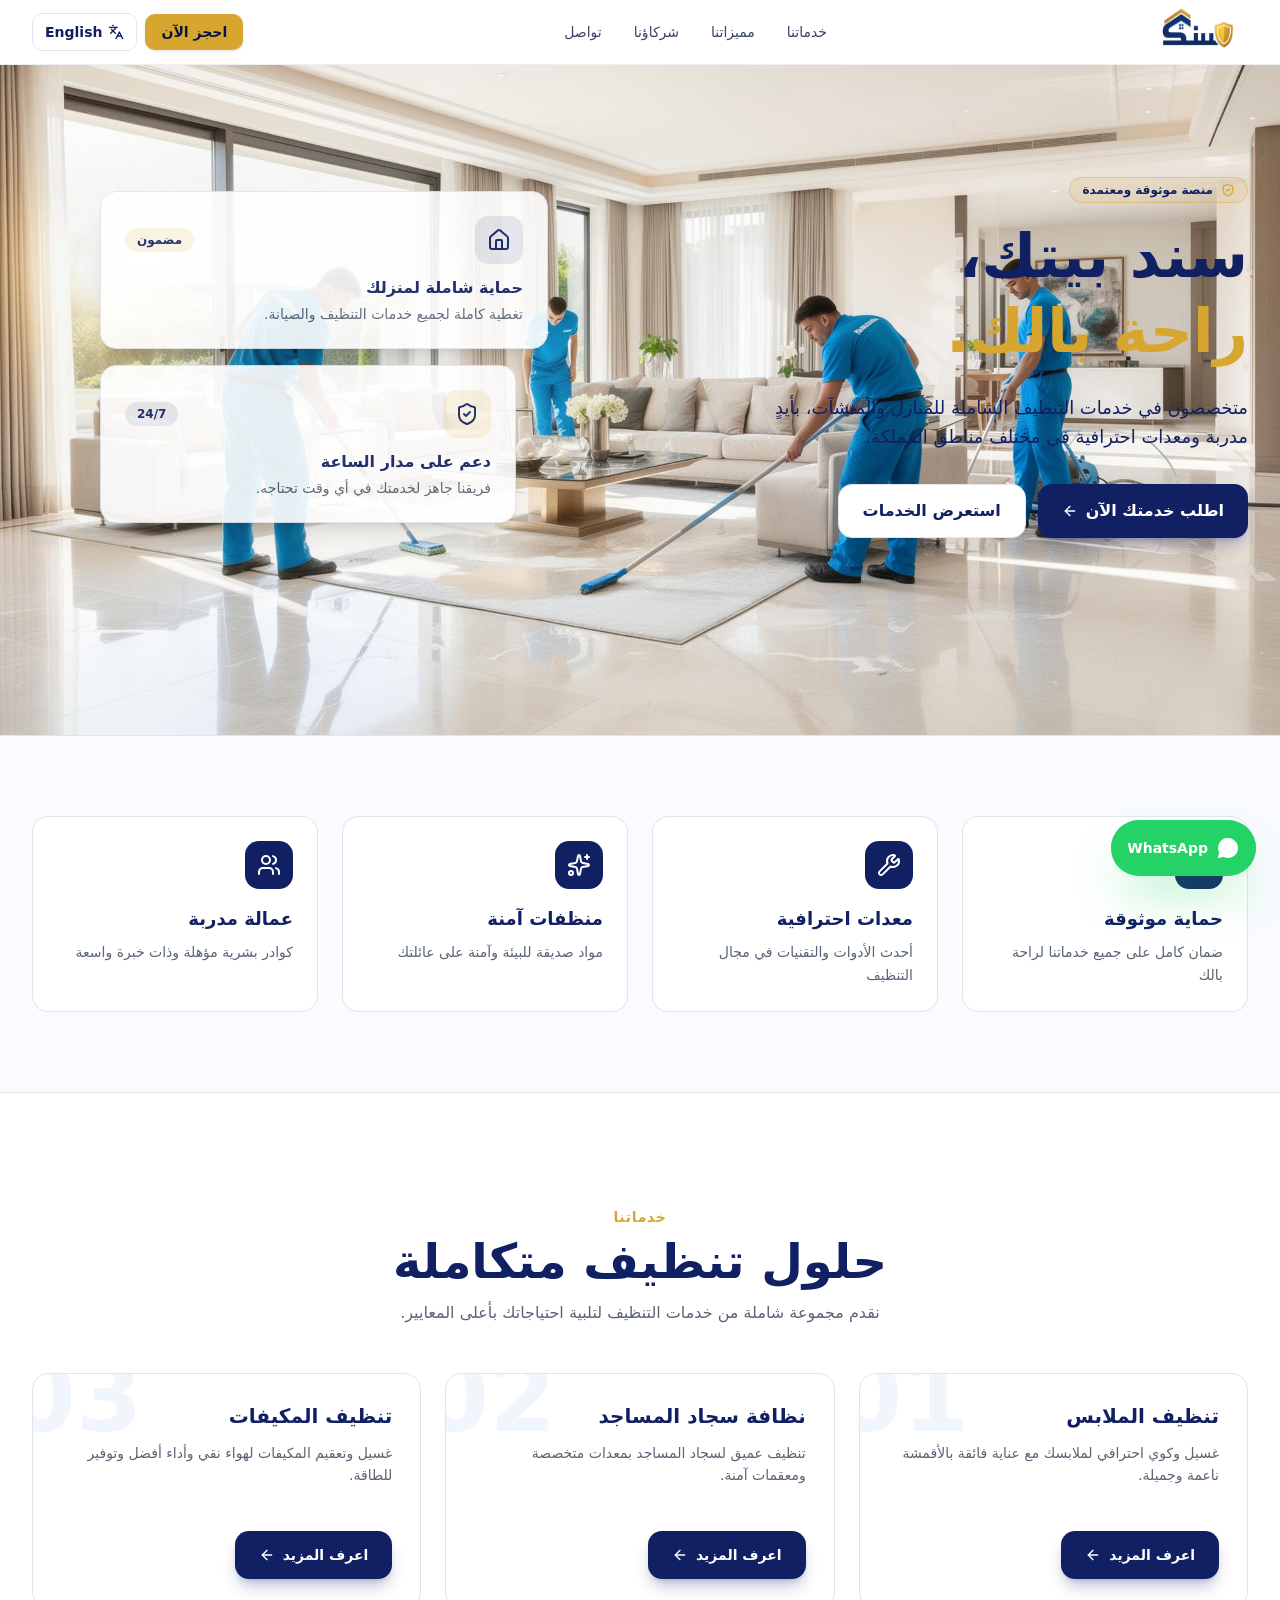
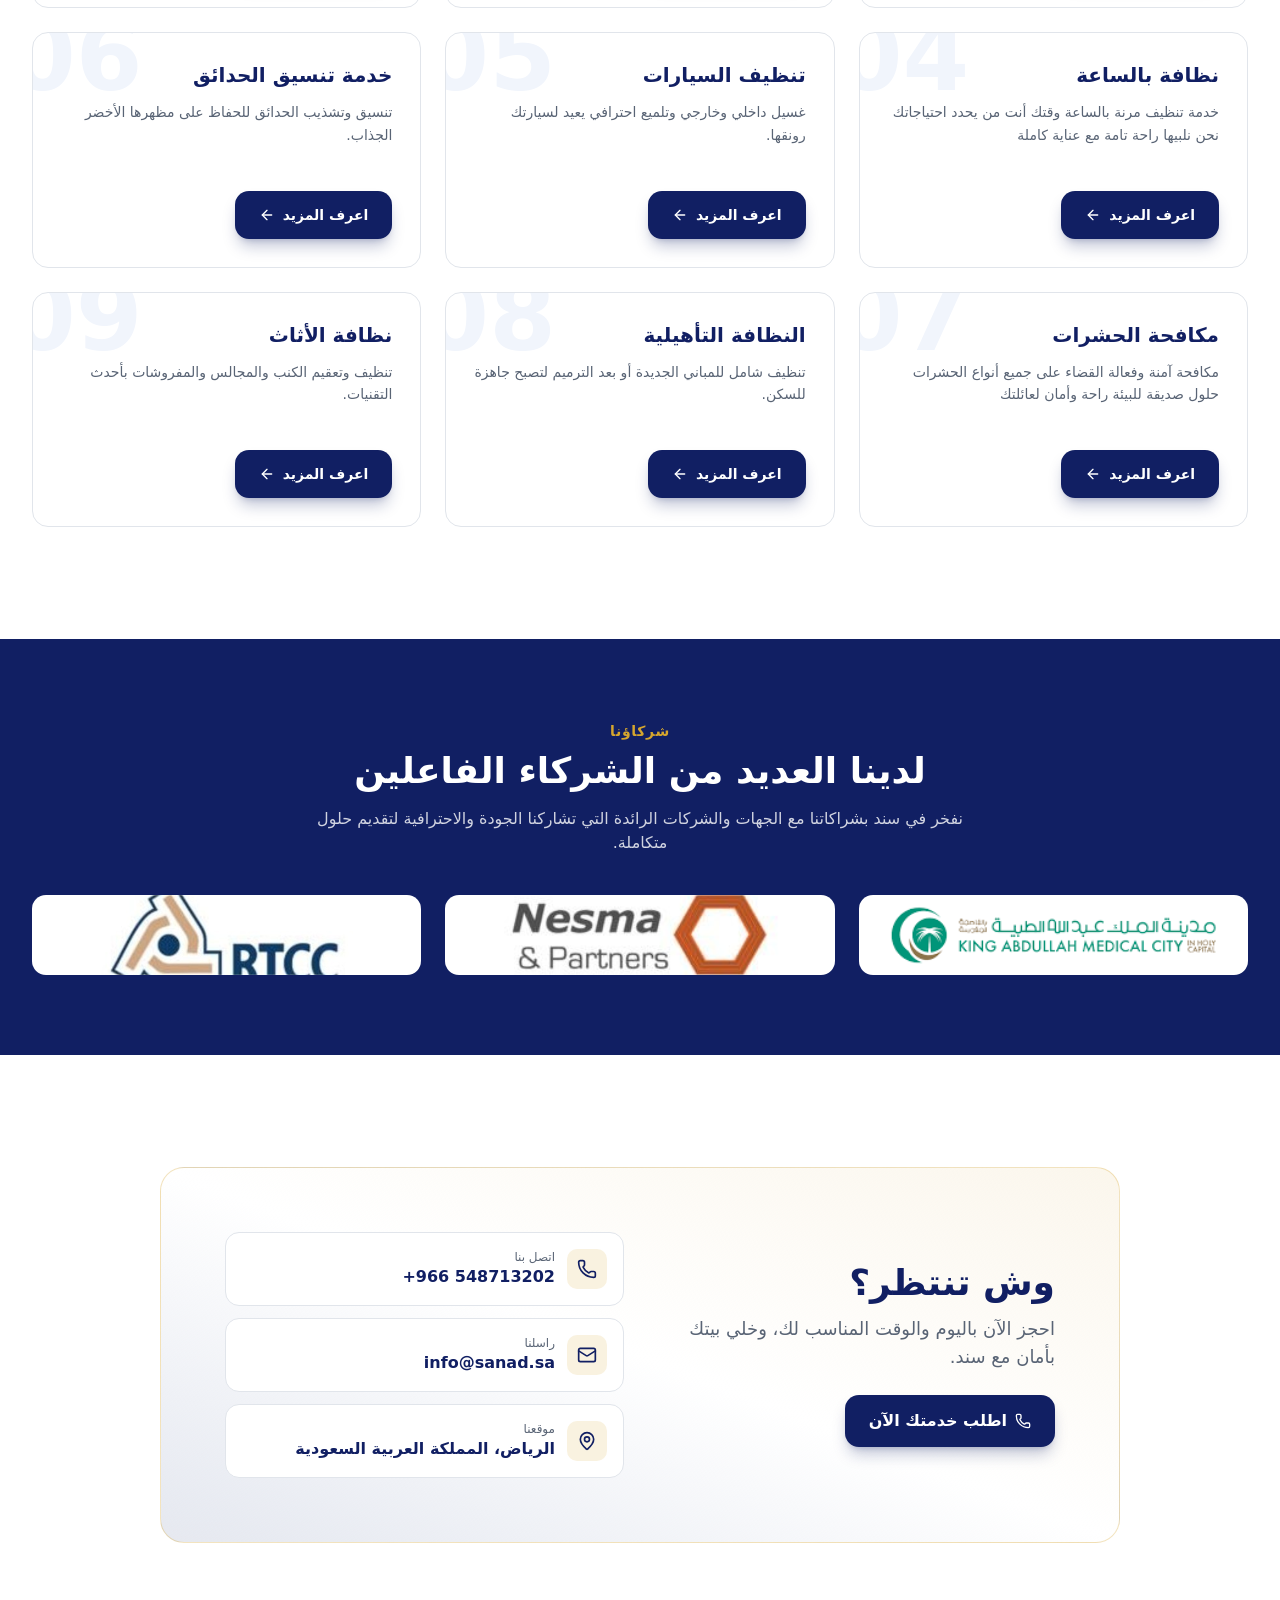
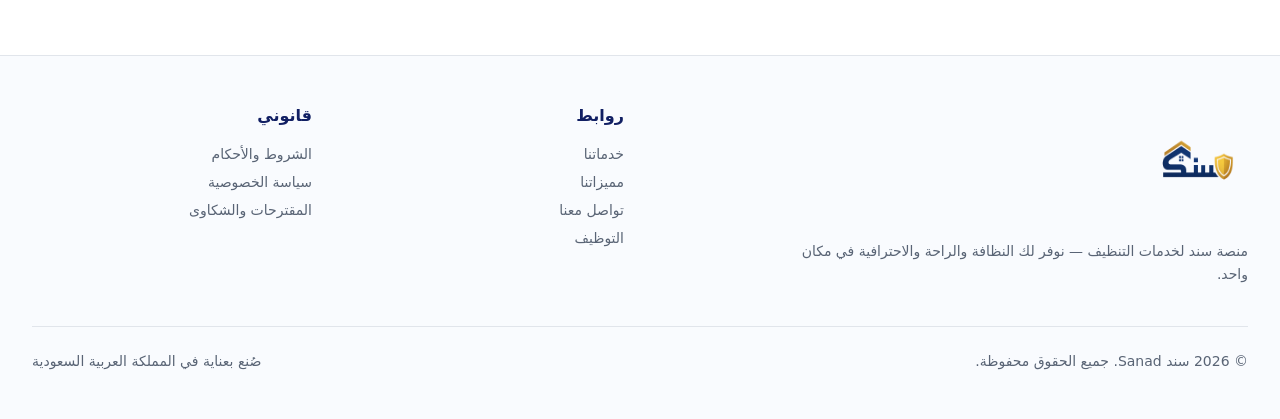
==== index.html @ 318b76b5 "first Sanad Push" ====
<!DOCTYPE html>
<html lang="ar" dir="rtl" data-tsd-source="assets/__root-3e9cccdb.tsx:116:5">
<head data-tsd-source="assets/__root-3e9cccdb.tsx:118:7">
    <meta charset="utf-8">
    <meta name="viewport" content="width=device-width, initial-scale=1">
    <link rel="stylesheet" href="assets/styles-c99f2f82.css" data-precedence="default">
    <link rel="stylesheet" href="https://fonts.googleapis.comassets/css2-e9511408.css?family=Tajawal:wght@400;500;700;900&amp;display=swap" data-precedence="default">
    <title>سند | خدمات العقار والصيانة المنزلية</title>
    <meta name="description" content="سند — منصة موثوقة لخدمات العقار والصيانة المنزلية في المملكة العربية السعودية. نوفر لك الحماية والراحة في منزلك.">
    <meta name="author" content="Sanad">
    <meta property="og:title" content="سند | خدمات العقار والصيانة المنزلية">
    <meta property="og:description" content="منصة موثوقة لخدمات العقار والصيانة المنزلية.">
    <meta property="og:type" content="website">
    <meta name="twitter:card" content="summary_large_image">
    <meta name="theme-color" content="#1a237e">
    <link rel="icon" href="/favicon.ico" type="image/x-icon">
</head>
<body data-tsd-source="assets/__root-3e9cccdb.tsx:121:7">
    <!--$-->
    <div class="min-h-screen bg-background text-foreground" dir="rtl" data-tsd-source="assets/index-b7a8ec6f.tsx:194:10">

        <!-- Header -->
        <header class="sticky top-0 z-50 border-b border-border/60 bg-background/85 backdrop-blur" data-tsd-source="assets/index-b7a8ec6f.tsx:196:7">
            <div class="mx-auto flex h-16 max-w-7xl items-center justify-between px-4 md:px-8" data-tsd-source="assets/index-b7a8ec6f.tsx:197:9">
                <div class="flex items-center gap-2" data-tsd-source="assets/index-b7a8ec6f.tsx:198:11">
                    <div  class="grid h-14 w-14 place-items-center rounded-lg bg-white text-primary" data-tsd-source="assets/index-b7a8ec6f.tsx:199:13">
                        <img style="height: 120px; width:100px " src="assets/sanadLogo.png" alt="شعار سند" class="h-12 w-12 object-contain">
                    </div>
                    <!--<span class="text-2xl font-black tracking-tight text-primary" data-tsd-source="assets/index-b7a8ec6f.tsx:202:13">سند</span>-->
                </div>
                <nav class="hidden items-center gap-8 text-sm font-medium text-foreground/80 md:flex" data-tsd-source="assets/index-b7a8ec6f.tsx:206:11">
                    <a href="#services" class="transition-colors hover:text-primary" data-tsd-source="assets/index-b7a8ec6f.tsx:207:13">خدماتنا</a>
                    <a href="#features" class="transition-colors hover:text-primary" data-tsd-source="assets/index-b7a8ec6f.tsx:208:13">مميزاتنا</a>
                    <a href="#partners" class="transition-colors hover:text-primary" data-tsd-source="assets/index-b7a8ec6f.tsx:209:13">شركاؤنا</a>
                    <a href="#contact" class="transition-colors hover:text-primary" data-tsd-source="assets/index-b7a8ec6f.tsx:210:13">تواصل</a>
                </nav>
                <div class="flex items-center gap-2" data-tsd-source="assets/index-b7a8ec6f.tsx:212:11">
                    <a href="#contact" class="inline-flex items-center gap-2 rounded-lg bg-gold px-4 py-2 text-sm font-bold text-gold-foreground shadow-sm transition hover:brightness-95" data-tsd-source="assets/index-b7a8ec6f.tsx:213:13">احجز الآن</a>
                    <a href="index-en.html" aria-label="English" class="inline-flex items-center gap-1.5 rounded-lg border border-border bg-background px-3 py-2 text-sm font-bold text-primary transition hover:bg-secondary">
                        <svg xmlns="http://www.w3.org/2000/svg" width="24" height="24" viewBox="0 0 24 24" fill="none" stroke="currentColor" stroke-width="2" stroke-linecap="round" stroke-linejoin="round" class="lucide lucide-languages h-4 w-4" aria-hidden="true" data-tsd-source="assets/index-b7a8ec6f.tsx:217:15">
                            <path d="m5 8 6 6"></path>
                            <path d="m4 14 6-6 2-3"></path>
                            <path d="M2 5h12"></path>
                            <path d="M7 2h1"></path>
                            <path d="m22 22-5-10-5 10"></path>
                            <path d="M14 18h6"></path>
                        </svg>
                        English
                    </a>
                </div>
            </div>
        </header>


        <!-- Hero Section -->
        <section style="background-image: url(assets/Image/HeroImage.jpg); background-size: cover; background-position: center; height: 670px;" class="relative overflow-hidden" data-tsd-source="assets/index-b7a8ec6f.tsx:225:7">
            <div class="absolute inset-0 -z-10 bg-[radial-gradient(ellipse_at_top_right,theme(colors.gold/20),transparent_60%),radial-gradient(ellipse_at_bottom_left,theme(colors.primary/10),transparent_55%)]" data-tsd-source="assets/index-b7a8ec6f.tsx:226:9"></div>
            <div class="mx-auto grid max-w-7xl gap-12 px-4 py-20 md:grid-cols-2 md:px-8 md:py-28" data-tsd-source="assets/index-b7a8ec6f.tsx:227:9">
                <div class="flex flex-col justify-center" data-tsd-source="assets/index-b7a8ec6f.tsx:228:11">
                    <span class="mb-4 inline-flex w-fit items-center gap-2 rounded-full border border-gold/40 bg-gold/10 px-3 py-1 text-xs font-bold text-primary" data-tsd-source="assets/index-b7a8ec6f.tsx:229:13">
                        <svg xmlns="http://www.w3.org/2000/svg" width="24" height="24" viewBox="0 0 24 24" fill="none" stroke="currentColor" stroke-width="2" stroke-linecap="round" stroke-linejoin="round" class="lucide lucide-shield-check h-3.5 w-3.5 text-gold" aria-hidden="true" data-tsd-source="assets/index-b7a8ec6f.tsx:230:15">
                            <path d="M20 13c0 5-3.5 7.5-7.66 8.95a1 1 0 0 1-.67-.01C7.5 20.5 4 18 4 13V6a1 1 0 0 1 1-1c2 0 4.5-1.2 6.24-2.72a1.17 1.17 0 0 1 1.52 0C14.51 3.81 17 5 19 5a1 1 0 0 1 1 1z"></path>
                            <path d="m9 12 2 2 4-4"></path>
                        </svg>
                        منصة موثوقة ومعتمدة
                    </span>
                    <h1 class="text-4xl font-black leading-tight text-primary md:text-6xl" data-tsd-source="assets/index-b7a8ec6f.tsx:233:13">
                        سند بيتك،<br data-tsd-source="assets/index-b7a8ec6f.tsx:235:15">
                        <span class="text-gold" data-tsd-source="assets/index-b7a8ec6f.tsx:236:15">راحة بالك.</span>
                    </h1>
                    <p class="text-primary mt-6 max-w-lg text-lg leading-relaxed text-muted-foreground " data-tsd-source="assets/index-b7a8ec6f.tsx:238:13">متخصصون في خدمات التنظيف الشاملة للمنازل والمنشآت، بأيدٍ مدربة ومعدات احترافية في مختلف مناطق المملكة.</p>
                    <div class="mt-8 flex flex-wrap gap-3" data-tsd-source="assets/index-b7a8ec6f.tsx:239:13">
                        <a href="#contact" class="inline-flex items-center gap-2 rounded-xl bg-primary px-6 py-3.5 text-base font-bold text-primary-foreground shadow-lg shadow-primary/25 transition hover:translate-y-[-1px]" data-tsd-source="assets/index-b7a8ec6f.tsx:240:15">
                            اطلب خدمتك الآن
                            <svg xmlns="http://www.w3.org/2000/svg" width="24" height="24" viewBox="0 0 24 24" fill="none" stroke="currentColor" stroke-width="2" stroke-linecap="round" stroke-linejoin="round" class="lucide lucide-arrow-left h-4 w-4" aria-hidden="true" data-tsd-source="assets/index-b7a8ec6f.tsx:242:17">
                                <path d="m12 19-7-7 7-7"></path>
                                <path d="M19 12H5"></path>
                            </svg>
                        </a>
                        <a href="#services" class="inline-flex items-center gap-2 rounded-xl border border-border bg-background px-6 py-3.5 text-base font-bold text-primary transition hover:bg-secondary" data-tsd-source="assets/index-b7a8ec6f.tsx:244:15">استعرض الخدمات</a>
                    </div>
                </div>
                <div class="relative flex items-center justify-center" style="opacity: 90%;" data-tsd-source="assets/index-b7a8ec6f.tsx:249:11">
                    <div class="absolute inset-0 rounded-3xl bg-gradient-to-br from-primary/5 to-gold/10 blur-2xl" data-tsd-source="assets/index-b7a8ec6f.tsx:250:13"></div>
                    <div class="relative grid w-full max-w-md gap-4" data-tsd-source="assets/index-b7a8ec6f.tsx:251:13">
                        <div class="rounded-2xl border border-border bg-card p-6 shadow-xl" data-tsd-source="assets/index-b7a8ec6f.tsx:252:15">
                            <div class="mb-3 flex items-center justify-between" data-tsd-source="assets/index-b7a8ec6f.tsx:253:17">
                                <div class="grid h-12 w-12 place-items-center rounded-xl bg-primary/10 text-primary" data-tsd-source="assets/index-b7a8ec6f.tsx:254:19">
                                    <svg xmlns="http://www.w3.org/2000/svg" width="24" height="24" viewBox="0 0 24 24" fill="none" stroke="currentColor" stroke-width="2" stroke-linecap="round" stroke-linejoin="round" class="lucide lucide-house h-6 w-6" aria-hidden="true" data-tsd-source="assets/index-b7a8ec6f.tsx:255:21">
                                        <path d="M15 21v-8a1 1 0 0 0-1-1h-4a1 1 0 0 0-1 1v8"></path>
                                        <path d="M3 10a2 2 0 0 1 .709-1.528l7-6a2 2 0 0 1 2.582 0l7 6A2 2 0 0 1 21 10v9a2 2 0 0 1-2 2H5a2 2 0 0 1-2-2z"></path>
                                    </svg>
                                </div>
                                <span class="rounded-full bg-gold/15 px-3 py-1 text-xs font-bold text-primary" data-tsd-source="assets/index-b7a8ec6f.tsx:257:19">مضمون</span>
                            </div>
                            <h3 class="font-bold text-primary" data-tsd-source="assets/index-b7a8ec6f.tsx:259:17">حماية شاملة لمنزلك</h3>
                            <p class="mt-1 text-sm text-muted-foreground" data-tsd-source="assets/index-b7a8ec6f.tsx:260:17">تغطية كاملة لجميع خدمات التنظيف والصيانة.</p>
                        </div>
                        <div class="ms-8 rounded-2xl border border-border bg-card p-6 shadow-xl" data-tsd-source="assets/index-b7a8ec6f.tsx:262:15">
                            <div class="mb-3 flex items-center justify-between" data-tsd-source="assets/index-b7a8ec6f.tsx:263:17">
                                <div class="grid h-12 w-12 place-items-center rounded-xl bg-gold/15 text-primary" data-tsd-source="assets/index-b7a8ec6f.tsx:264:19">
                                    <svg xmlns="http://www.w3.org/2000/svg" width="24" height="24" viewBox="0 0 24 24" fill="none" stroke="currentColor" stroke-width="2" stroke-linecap="round" stroke-linejoin="round" class="lucide lucide-shield-check h-6 w-6" aria-hidden="true" data-tsd-source="assets/index-b7a8ec6f.tsx:265:21">
                                        <path d="M20 13c0 5-3.5 7.5-7.66 8.95a1 1 0 0 1-.67-.01C7.5 20.5 4 18 4 13V6a1 1 0 0 1 1-1c2 0 4.5-1.2 6.24-2.72a1.17 1.17 0 0 1 1.52 0C14.51 3.81 17 5 19 5a1 1 0 0 1 1 1z"></path>
                                        <path d="m9 12 2 2 4-4"></path>
                                    </svg>
                                </div>
                                <span class="rounded-full bg-primary/10 px-3 py-1 text-xs font-bold text-primary" data-tsd-source="assets/index-b7a8ec6f.tsx:267:19">24/7</span>
                            </div>
                            <h3 class="font-bold text-primary" data-tsd-source="assets/index-b7a8ec6f.tsx:269:17">دعم على مدار الساعة</h3>
                            <p class="mt-1 text-sm text-muted-foreground" data-tsd-source="assets/index-b7a8ec6f.tsx:270:17">فريقنا جاهز لخدمتك في أي وقت تحتاجه.</p>
                        </div>
                    </div>
                </div>
            </div>
        </section>

        <!-- Features Section -->
        <section id="features" class="border-y border-border bg-secondary/40 py-16 md:py-20" data-tsd-source="assets/index-b7a8ec6f.tsx:278:7">
            <div class="mx-auto max-w-7xl px-4 md:px-8" data-tsd-source="assets/index-b7a8ec6f.tsx:279:9">
                <div class="grid gap-6 sm:grid-cols-2 lg:grid-cols-4" data-tsd-source="assets/index-b7a8ec6f.tsx:280:11">
                    <div class="group rounded-2xl border border-border bg-card p-6 transition hover:border-gold/60 hover:shadow-lg" data-tsd-source="assets/index-b7a8ec6f.tsx:286:20">
                        <div class="mb-4 grid h-12 w-12 place-items-center rounded-xl bg-primary text-primary-foreground transition group-hover:bg-gold group-hover:text-gold-foreground" data-tsd-source="assets/index-b7a8ec6f.tsx:287:19">
                            <svg xmlns="http://www.w3.org/2000/svg" width="24" height="24" viewBox="0 0 24 24" fill="none" stroke="currentColor" stroke-width="2" stroke-linecap="round" stroke-linejoin="round" class="lucide lucide-shield-check h-6 w-6" aria-hidden="true" data-tsd-source="assets/index-b7a8ec6f.tsx:288:21">
                                <path d="M20 13c0 5-3.5 7.5-7.66 8.95a1 1 0 0 1-.67-.01C7.5 20.5 4 18 4 13V6a1 1 0 0 1 1-1c2 0 4.5-1.2 6.24-2.72a1.17 1.17 0 0 1 1.52 0C14.51 3.81 17 5 19 5a1 1 0 0 1 1 1z"></path>
                                <path d="m9 12 2 2 4-4"></path>
                            </svg>
                        </div>
                        <h3 class="text-lg font-bold text-primary" data-tsd-source="assets/index-b7a8ec6f.tsx:290:19">حماية موثوقة</h3>
                        <p class="mt-2 text-sm leading-relaxed text-muted-foreground" data-tsd-source="assets/index-b7a8ec6f.tsx:291:19">ضمان كامل على جميع خدماتنا لراحة بالك</p>
                    </div>
                    <div class="group rounded-2xl border border-border bg-card p-6 transition hover:border-gold/60 hover:shadow-lg" data-tsd-source="assets/index-b7a8ec6f.tsx:286:20">
                        <div class="mb-4 grid h-12 w-12 place-items-center rounded-xl bg-primary text-primary-foreground transition group-hover:bg-gold group-hover:text-gold-foreground" data-tsd-source="assets/index-b7a8ec6f.tsx:287:19">
                            <svg xmlns="http://www.w3.org/2000/svg" width="24" height="24" viewBox="0 0 24 24" fill="none" stroke="currentColor" stroke-width="2" stroke-linecap="round" stroke-linejoin="round" class="lucide lucide-wrench h-6 w-6" aria-hidden="true" data-tsd-source="assets/index-b7a8ec6f.tsx:288:21">
                                <path d="M14.7 6.3a1 1 0 0 0 0 1.4l1.6 1.6a1 1 0 0 0 1.4 0l3.106-3.105c.32-.322.863-.22.983.218a6 6 0 0 1-8.259 7.057l-7.91 7.91a1 1 0 0 1-2.999-3l7.91-7.91a6 6 0 0 1 7.057-8.259c.438.12.54.662.219.984z"></path>
                            </svg>
                        </div>
                        <h3 class="text-lg font-bold text-primary" data-tsd-source="assets/index-b7a8ec6f.tsx:290:19">معدات احترافية</h3>
                        <p class="mt-2 text-sm leading-relaxed text-muted-foreground" data-tsd-source="assets/index-b7a8ec6f.tsx:291:19">أحدث الأدوات والتقنيات في مجال التنظيف</p>
                    </div>
                    <div class="group rounded-2xl border border-border bg-card p-6 transition hover:border-gold/60 hover:shadow-lg" data-tsd-source="assets/index-b7a8ec6f.tsx:286:20">
                        <div class="mb-4 grid h-12 w-12 place-items-center rounded-xl bg-primary text-primary-foreground transition group-hover:bg-gold group-hover:text-gold-foreground" data-tsd-source="assets/index-b7a8ec6f.tsx:287:19">
                            <svg xmlns="http://www.w3.org/2000/svg" width="24" height="24" viewBox="0 0 24 24" fill="none" stroke="currentColor" stroke-width="2" stroke-linecap="round" stroke-linejoin="round" class="lucide lucide-sparkles h-6 w-6" aria-hidden="true" data-tsd-source="assets/index-b7a8ec6f.tsx:288:21">
                                <path d="M11.017 2.814a1 1 0 0 1 1.966 0l1.051 5.558a2 2 0 0 0 1.594 1.594l5.558 1.051a1 1 0 0 1 0 1.966l-5.558 1.051a2 2 0 0 0-1.594 1.594l-1.051 5.558a1 1 0 0 1-1.966 0l-1.051-5.558a2 2 0 0 0-1.594-1.594l-5.558-1.051a1 1 0 0 1 0-1.966l5.558-1.051a2 2 0 0 0 1.594-1.594z"></path>
                                <path d="M20 2v4"></path>
                                <path d="M22 4h-4"></path>
                                <circle cx="4" cy="20" r="2"></circle>
                            </svg>
                        </div>
                        <h3 class="text-lg font-bold text-primary" data-tsd-source="assets/index-b7a8ec6f.tsx:290:19">منظفات آمنة</h3>
                        <p class="mt-2 text-sm leading-relaxed text-muted-foreground" data-tsd-source="assets/index-b7a8ec6f.tsx:291:19">مواد صديقة للبيئة وآمنة على عائلتك</p>
                    </div>
                    <div class="group rounded-2xl border border-border bg-card p-6 transition hover:border-gold/60 hover:shadow-lg" data-tsd-source="assets/index-b7a8ec6f.tsx:286:20">
                        <div class="mb-4 grid h-12 w-12 place-items-center rounded-xl bg-primary text-primary-foreground transition group-hover:bg-gold group-hover:text-gold-foreground" data-tsd-source="assets/index-b7a8ec6f.tsx:287:19">
                            <svg xmlns="http://www.w3.org/2000/svg" width="24" height="24" viewBox="0 0 24 24" fill="none" stroke="currentColor" stroke-width="2" stroke-linecap="round" stroke-linejoin="round" class="lucide lucide-users h-6 w-6" aria-hidden="true" data-tsd-source="assets/index-b7a8ec6f.tsx:288:21">
                                <path d="M16 21v-2a4 4 0 0 0-4-4H6a4 4 0 0 0-4 4v2"></path>
                                <path d="M16 3.128a4 4 0 0 1 0 7.744"></path>
                                <path d="M22 21v-2a4 4 0 0 0-3-3.87"></path>
                                <circle cx="9" cy="7" r="4"></circle>
                            </svg>
                        </div>
                        <h3 class="text-lg font-bold text-primary" data-tsd-source="assets/index-b7a8ec6f.tsx:290:19">عمالة مدربة</h3>
                        <p class="mt-2 text-sm leading-relaxed text-muted-foreground" data-tsd-source="assets/index-b7a8ec6f.tsx:291:19">كوادر بشرية مؤهلة وذات خبرة واسعة</p>
                    </div>
                </div>
            </div>
        </section>

        <!-- Services Section -->
        <section id="services" class="py-20 md:py-28" data-tsd-source="assets/index-b7a8ec6f.tsx:299:7">
            <div class="mx-auto max-w-7xl px-4 md:px-8" data-tsd-source="assets/index-b7a8ec6f.tsx:300:9">
                <div class="mb-12 text-center" data-tsd-source="assets/index-b7a8ec6f.tsx:301:11">
                    <span class="text-sm font-bold uppercase tracking-wider text-gold" data-tsd-source="assets/index-b7a8ec6f.tsx:302:13">خدماتنا</span>
                    <h2 class="mt-2 text-3xl font-black text-primary md:text-5xl" data-tsd-source="assets/index-b7a8ec6f.tsx:303:13">حلول تنظيف متكاملة</h2>
                    <p class="mx-auto mt-4 max-w-2xl text-muted-foreground" data-tsd-source="assets/index-b7a8ec6f.tsx:304:13">نقدم مجموعة شاملة من خدمات التنظيف لتلبية احتياجاتك بأعلى المعايير.</p>
                </div>
                <div class="grid gap-6 md:grid-cols-2 lg:grid-cols-3" data-tsd-source="assets/index-b7a8ec6f.tsx:306:11">

                    <!-- Service 01 -->
                    <div class="relative overflow-hidden rounded-2xl border border-border bg-card p-7 transition hover:shadow-xl" data-tsd-source="assets/index-b7a8ec6f.tsx:307:39">
                        <div class="absolute -end-6 -top-6 text-8xl font-black text-secondary" data-tsd-source="assets/index-b7a8ec6f.tsx:308:17">01</div>
                        <div class="relative" data-tsd-source="assets/index-b7a8ec6f.tsx:311:17">
                            <h3 class="text-xl font-bold text-primary" data-tsd-source="assets/index-b7a8ec6f.tsx:312:19">تنظيف الملابس</h3>
                            <p class="mt-3 text-sm leading-relaxed text-muted-foreground" data-tsd-source="assets/index-b7a8ec6f.tsx:313:19">غسيل وكوي احترافي لملابسك مع عناية فائقة بالأقمشة ناعمة وجميلة.</p>
                            <div class="mt-5 inline-flex items-center gap-1 text-sm font-bold text-gold" data-tsd-source="assets/index-b7a8ec6f.tsx:314:19">
                                <a href="https://wa.me/+966548713202?text=%D9%85%D8%B1%D8%AD%D8%A8%D9%8B%D8%A7%20%D8%B3%D9%86%D8%AF%D8%8C%20%D8%A3%D8%B1%D8%BA%D8%A8%20%D8%A8%D8%A7%D9%84%D8%A7%D8%B3%D8%AA%D9%81%D8%B3%D8%A7%D8%B1%20%D8%B9%D9%86%20%D8%AE%D8%AF%D9%85%D8%A7%D8%AA%D9%83%D9%85."  class="mt-6 inline-flex items-center gap-2 rounded-xl bg-primary px-6 py-3.5 font-bold text-primary-foreground shadow-lg shadow-primary/25 transition hover:translate-y-[-1px]" data-tsd-source="assets/index-b7a8ec6f.tsx:349:17">
                                    اعرف المزيد  

                                <svg xmlns="http://www.w3.org/2000/svg" width="24" height="24" viewBox="0 0 24 24" fill="none" stroke="currentColor" stroke-width="2" stroke-linecap="round" stroke-linejoin="round" class="lucide lucide-arrow-left h-4 w-4" aria-hidden="true" data-tsd-source="assets/index-b7a8ec6f.tsx:315:35">
                                    <path d="m12 19-7-7 7-7"></path>
                                    <path d="M19 12H5"></path>
                                </svg>
                                </a>
                            </div>
                        </div>
                    </div>

                    <!-- Service 02 -->
                    <div class="relative overflow-hidden rounded-2xl border border-border bg-card p-7 transition hover:shadow-xl" data-tsd-source="assets/index-b7a8ec6f.tsx:307:39">
                        <div class="absolute -end-6 -top-6 text-8xl font-black text-secondary" data-tsd-source="assets/index-b7a8ec6f.tsx:308:17">02</div>
                        <div class="relative" data-tsd-source="assets/index-b7a8ec6f.tsx:311:17">
                            <h3 class="text-xl font-bold text-primary" data-tsd-source="assets/index-b7a8ec6f.tsx:312:19">نظافة سجاد المساجد</h3>
                            <p class="mt-3 text-sm leading-relaxed text-muted-foreground" data-tsd-source="assets/index-b7a8ec6f.tsx:313:19">تنظيف عميق لسجاد المساجد بمعدات متخصصة ومعقمات آمنة.</p>
                            <div class="mt-5 inline-flex items-center gap-1 text-sm font-bold text-gold" data-tsd-source="assets/index-b7a8ec6f.tsx:314:19">
                                 <a href="https://wa.me/+966548713202?text=%D9%85%D8%B1%D8%AD%D8%A8%D9%8B%D8%A7%20%D8%B3%D9%86%D8%AF%D8%8C%20%D8%A3%D8%B1%D8%BA%D8%A8%20%D8%A8%D8%A7%D9%84%D8%A7%D8%B3%D8%AA%D9%81%D8%B3%D8%A7%D8%B1%20%D8%B9%D9%86%20%D8%AE%D8%AF%D9%85%D8%A7%D8%AA%D9%83%D9%85."  class="mt-6 inline-flex items-center gap-2 rounded-xl bg-primary px-6 py-3.5 font-bold text-primary-foreground shadow-lg shadow-primary/25 transition hover:translate-y-[-1px]" data-tsd-source="assets/index-b7a8ec6f.tsx:349:17">
                                    اعرف المزيد  

                                <svg xmlns="http://www.w3.org/2000/svg" width="24" height="24" viewBox="0 0 24 24" fill="none" stroke="currentColor" stroke-width="2" stroke-linecap="round" stroke-linejoin="round" class="lucide lucide-arrow-left h-4 w-4" aria-hidden="true" data-tsd-source="assets/index-b7a8ec6f.tsx:315:35">
                                    <path d="m12 19-7-7 7-7"></path>
                                    <path d="M19 12H5"></path>
                                </svg>
                                </a>
                            </div>
                        </div>
                    </div>

                    <!-- Service 03 -->
                    <div class="relative overflow-hidden rounded-2xl border border-border bg-card p-7 transition hover:shadow-xl" data-tsd-source="assets/index-b7a8ec6f.tsx:307:39">
                        <div class="absolute -end-6 -top-6 text-8xl font-black text-secondary" data-tsd-source="assets/index-b7a8ec6f.tsx:308:17">03</div>
                        <div class="relative" data-tsd-source="assets/index-b7a8ec6f.tsx:311:17">
                            <h3 class="text-xl font-bold text-primary" data-tsd-source="assets/index-b7a8ec6f.tsx:312:19">تنظيف المكيفات</h3>
                            <p class="mt-3 text-sm leading-relaxed text-muted-foreground" data-tsd-source="assets/index-b7a8ec6f.tsx:313:19">غسيل وتعقيم المكيفات لهواء نقي وأداء أفضل وتوفير للطاقة.</p>
                            <div class="mt-5 inline-flex items-center gap-1 text-sm font-bold text-gold" data-tsd-source="assets/index-b7a8ec6f.tsx:314:19">
                                <a href="https://wa.me/+966548713202?text=%D9%85%D8%B1%D8%AD%D8%A8%D9%8B%D8%A7%20%D8%B3%D9%86%D8%AF%D8%8C%20%D8%A3%D8%B1%D8%BA%D8%A8%20%D8%A8%D8%A7%D9%84%D8%A7%D8%B3%D8%AA%D9%81%D8%B3%D8%A7%D8%B1%20%D8%B9%D9%86%20%D8%AE%D8%AF%D9%85%D8%A7%D8%AA%D9%83%D9%85."  class="mt-6 inline-flex items-center gap-2 rounded-xl bg-primary px-6 py-3.5 font-bold text-primary-foreground shadow-lg shadow-primary/25 transition hover:translate-y-[-1px]" data-tsd-source="assets/index-b7a8ec6f.tsx:349:17">
                                    اعرف المزيد  

                                <svg xmlns="http://www.w3.org/2000/svg" width="24" height="24" viewBox="0 0 24 24" fill="none" stroke="currentColor" stroke-width="2" stroke-linecap="round" stroke-linejoin="round" class="lucide lucide-arrow-left h-4 w-4" aria-hidden="true" data-tsd-source="assets/index-b7a8ec6f.tsx:315:35">
                                    <path d="m12 19-7-7 7-7"></path>
                                    <path d="M19 12H5"></path>
                                </svg>
                                </a>
                            </div>
                        </div>
                    </div>

                    <!-- Service 04 -->
                    <div class="relative overflow-hidden rounded-2xl border border-border bg-card p-7 transition hover:shadow-xl" data-tsd-source="assets/index-b7a8ec6f.tsx:307:39">
                        <div class="absolute -end-6 -top-6 text-8xl font-black text-secondary" data-tsd-source="assets/index-b7a8ec6f.tsx:308:17">04</div>
                        <div class="relative" data-tsd-source="assets/index-b7a8ec6f.tsx:311:17">
                            <h3 class="text-xl font-bold text-primary" data-tsd-source="assets/index-b7a8ec6f.tsx:312:19">نظافة بالساعة</h3>
                            <p class="mt-3 text-sm leading-relaxed text-muted-foreground" data-tsd-source="assets/index-b7a8ec6f.tsx:313:19"> خدمة تنظيف مرنة بالساعة  
 وقتك أنت من يحدد  
 احتياجاتك نحن نلبيها  
راحة تامة مع عناية كاملة
 </p>
                            <div class="mt-5 inline-flex items-center gap-1 text-sm font-bold text-gold" data-tsd-source="assets/index-b7a8ec6f.tsx:314:19">
                                <a href="https://wa.me/+966548713202?text=%D9%85%D8%B1%D8%AD%D8%A8%D9%8B%D8%A7%20%D8%B3%D9%86%D8%AF%D8%8C%20%D8%A3%D8%B1%D8%BA%D8%A8%20%D8%A8%D8%A7%D9%84%D8%A7%D8%B3%D8%AA%D9%81%D8%B3%D8%A7%D8%B1%20%D8%B9%D9%86%20%D8%AE%D8%AF%D9%85%D8%A7%D8%AA%D9%83%D9%85."  class="mt-6 inline-flex items-center gap-2 rounded-xl bg-primary px-6 py-3.5 font-bold text-primary-foreground shadow-lg shadow-primary/25 transition hover:translate-y-[-1px]" data-tsd-source="assets/index-b7a8ec6f.tsx:349:17">
                                    اعرف المزيد  

                                <svg xmlns="http://www.w3.org/2000/svg" width="24" height="24" viewBox="0 0 24 24" fill="none" stroke="currentColor" stroke-width="2" stroke-linecap="round" stroke-linejoin="round" class="lucide lucide-arrow-left h-4 w-4" aria-hidden="true" data-tsd-source="assets/index-b7a8ec6f.tsx:315:35">
                                    <path d="m12 19-7-7 7-7"></path>
                                    <path d="M19 12H5"></path>
                                </svg>
                                </a>
                            </div>
                        </div>
                    </div>

                    <!-- Service 05 -->
                    <div class="relative overflow-hidden rounded-2xl border border-border bg-card p-7 transition hover:shadow-xl" data-tsd-source="assets/index-b7a8ec6f.tsx:307:39">
                        <div class="absolute -end-6 -top-6 text-8xl font-black text-secondary" data-tsd-source="assets/index-b7a8ec6f.tsx:308:17">05</div>
                        <div class="relative" data-tsd-source="assets/index-b7a8ec6f.tsx:311:17">
                            <h3 class="text-xl font-bold text-primary" data-tsd-source="assets/index-b7a8ec6f.tsx:312:19">تنظيف السيارات</h3>
                            <p class="mt-3 text-sm leading-relaxed text-muted-foreground" data-tsd-source="assets/index-b7a8ec6f.tsx:313:19">غسيل داخلي وخارجي وتلميع احترافي يعيد لسيارتك رونقها.</p>
                            <div class="mt-5 inline-flex items-center gap-1 text-sm font-bold text-gold" data-tsd-source="assets/index-b7a8ec6f.tsx:314:19">
                                <a href="https://wa.me/+966548713202?text=%D9%85%D8%B1%D8%AD%D8%A8%D9%8B%D8%A7%20%D8%B3%D9%86%D8%AF%D8%8C%20%D8%A3%D8%B1%D8%BA%D8%A8%20%D8%A8%D8%A7%D9%84%D8%A7%D8%B3%D8%AA%D9%81%D8%B3%D8%A7%D8%B1%20%D8%B9%D9%86%20%D8%AE%D8%AF%D9%85%D8%A7%D8%AA%D9%83%D9%85."  class="mt-6 inline-flex items-center gap-2 rounded-xl bg-primary px-6 py-3.5 font-bold text-primary-foreground shadow-lg shadow-primary/25 transition hover:translate-y-[-1px]" data-tsd-source="assets/index-b7a8ec6f.tsx:349:17">
                                    اعرف المزيد  

                                <svg xmlns="http://www.w3.org/2000/svg" width="24" height="24" viewBox="0 0 24 24" fill="none" stroke="currentColor" stroke-width="2" stroke-linecap="round" stroke-linejoin="round" class="lucide lucide-arrow-left h-4 w-4" aria-hidden="true" data-tsd-source="assets/index-b7a8ec6f.tsx:315:35">
                                    <path d="m12 19-7-7 7-7"></path>
                                    <path d="M19 12H5"></path>
                                </svg>
                                </a>
                            </div>
                        </div>
                    </div>

                    <!-- Service 06 -->
                    <div class="relative overflow-hidden rounded-2xl border border-border bg-card p-7 transition hover:shadow-xl" data-tsd-source="assets/index-b7a8ec6f.tsx:307:39">
                        <div class="absolute -end-6 -top-6 text-8xl font-black text-secondary" data-tsd-source="assets/index-b7a8ec6f.tsx:308:17">06</div>
                        <div class="relative" data-tsd-source="assets/index-b7a8ec6f.tsx:311:17">
                            <h3 class="text-xl font-bold text-primary" data-tsd-source="assets/index-b7a8ec6f.tsx:312:19">خدمة تنسيق الحدائق</h3>
                            <p class="mt-3 text-sm leading-relaxed text-muted-foreground" data-tsd-source="assets/index-b7a8ec6f.tsx:313:19">تنسيق وتشذيب الحدائق للحفاظ على مظهرها الأخضر الجذاب.</p>
                            <div class="mt-5 inline-flex items-center gap-1 text-sm font-bold text-gold" data-tsd-source="assets/index-b7a8ec6f.tsx:314:19">
                                <a href="https://wa.me/+966548713202?text=%D9%85%D8%B1%D8%AD%D8%A8%D9%8B%D8%A7%20%D8%B3%D9%86%D8%AF%D8%8C%20%D8%A3%D8%B1%D8%BA%D8%A8%20%D8%A8%D8%A7%D9%84%D8%A7%D8%B3%D8%AA%D9%81%D8%B3%D8%A7%D8%B1%20%D8%B9%D9%86%20%D8%AE%D8%AF%D9%85%D8%A7%D8%AA%D9%83%D9%85."  class="mt-6 inline-flex items-center gap-2 rounded-xl bg-primary px-6 py-3.5 font-bold text-primary-foreground shadow-lg shadow-primary/25 transition hover:translate-y-[-1px]" data-tsd-source="assets/index-b7a8ec6f.tsx:349:17">
                                    اعرف المزيد  

                                <svg xmlns="http://www.w3.org/2000/svg" width="24" height="24" viewBox="0 0 24 24" fill="none" stroke="currentColor" stroke-width="2" stroke-linecap="round" stroke-linejoin="round" class="lucide lucide-arrow-left h-4 w-4" aria-hidden="true" data-tsd-source="assets/index-b7a8ec6f.tsx:315:35">
                                    <path d="m12 19-7-7 7-7"></path>
                                    <path d="M19 12H5"></path>
                                </svg>
                                </a>
                            </div>
                        </div>
                    </div>

                    <!-- Service 07 -->
                    <div class="relative overflow-hidden rounded-2xl border border-border bg-card p-7 transition hover:shadow-xl" data-tsd-source="assets/index-b7a8ec6f.tsx:307:39">
                        <div class="absolute -end-6 -top-6 text-8xl font-black text-secondary" data-tsd-source="assets/index-b7a8ec6f.tsx:308:17">07</div>
                        <div class="relative" data-tsd-source="assets/index-b7a8ec6f.tsx:311:17">
                            <h3 class="text-xl font-bold text-primary" data-tsd-source="assets/index-b7a8ec6f.tsx:312:19">مكافحة الحشرات</h3>
                            <p class="mt-3 text-sm leading-relaxed text-muted-foreground" data-tsd-source="assets/index-b7a8ec6f.tsx:313:19"> مكافحة آمنة وفعالة  
    القضاء على جميع أنواع الحشرات  
    حلول صديقة للبيئة  
    راحة وأمان لعائلتك
    </p>
                            <div class="mt-5 inline-flex items-center gap-1 text-sm font-bold text-gold" data-tsd-source="assets/index-b7a8ec6f.tsx:314:19">
                                <a href="https://wa.me/+966548713202?text=%D9%85%D8%B1%D8%AD%D8%A8%D9%8B%D8%A7%20%D8%B3%D9%86%D8%AF%D8%8C%20%D8%A3%D8%B1%D8%BA%D8%A8%20%D8%A8%D8%A7%D9%84%D8%A7%D8%B3%D8%AA%D9%81%D8%B3%D8%A7%D8%B1%20%D8%B9%D9%86%20%D8%AE%D8%AF%D9%85%D8%A7%D8%AA%D9%83%D9%85."  class="mt-6 inline-flex items-center gap-2 rounded-xl bg-primary px-6 py-3.5 font-bold text-primary-foreground shadow-lg shadow-primary/25 transition hover:translate-y-[-1px]" data-tsd-source="assets/index-b7a8ec6f.tsx:349:17">
                                    اعرف المزيد  

                                <svg xmlns="http://www.w3.org/2000/svg" width="24" height="24" viewBox="0 0 24 24" fill="none" stroke="currentColor" stroke-width="2" stroke-linecap="round" stroke-linejoin="round" class="lucide lucide-arrow-left h-4 w-4" aria-hidden="true" data-tsd-source="assets/index-b7a8ec6f.tsx:315:35">
                                    <path d="m12 19-7-7 7-7"></path>
                                    <path d="M19 12H5"></path>
                                </svg>
                                </a>
                            </div>
                        </div>
                    </div>

                    <!-- Service 08 -->
                    <div class="relative overflow-hidden rounded-2xl border border-border bg-card p-7 transition hover:shadow-xl" data-tsd-source="assets/index-b7a8ec6f.tsx:307:39">
                        <div class="absolute -end-6 -top-6 text-8xl font-black text-secondary" data-tsd-source="assets/index-b7a8ec6f.tsx:308:17">08</div>
                        <div class="relative" data-tsd-source="assets/index-b7a8ec6f.tsx:311:17">
                            <h3 class="text-xl font-bold text-primary" data-tsd-source="assets/index-b7a8ec6f.tsx:312:19">النظافة التأهيلية</h3>
                            <p class="mt-3 text-sm leading-relaxed text-muted-foreground" data-tsd-source="assets/index-b7a8ec6f.tsx:313:19">تنظيف شامل للمباني الجديدة أو بعد الترميم لتصبح جاهزة للسكن.</p>
                            <div class="mt-5 inline-flex items-center gap-1 text-sm font-bold text-gold" data-tsd-source="assets/index-b7a8ec6f.tsx:314:19">
                                <a href="https://wa.me/+966548713202?text=%D9%85%D8%B1%D8%AD%D8%A8%D9%8B%D8%A7%20%D8%B3%D9%86%D8%AF%D8%8C%20%D8%A3%D8%B1%D8%BA%D8%A8%20%D8%A8%D8%A7%D9%84%D8%A7%D8%B3%D8%AA%D9%81%D8%B3%D8%A7%D8%B1%20%D8%B9%D9%86%20%D8%AE%D8%AF%D9%85%D8%A7%D8%AA%D9%83%D9%85."  class="mt-6 inline-flex items-center gap-2 rounded-xl bg-primary px-6 py-3.5 font-bold text-primary-foreground shadow-lg shadow-primary/25 transition hover:translate-y-[-1px]" data-tsd-source="assets/index-b7a8ec6f.tsx:349:17">
                                    اعرف المزيد  

                                <svg xmlns="http://www.w3.org/2000/svg" width="24" height="24" viewBox="0 0 24 24" fill="none" stroke="currentColor" stroke-width="2" stroke-linecap="round" stroke-linejoin="round" class="lucide lucide-arrow-left h-4 w-4" aria-hidden="true" data-tsd-source="assets/index-b7a8ec6f.tsx:315:35">
                                    <path d="m12 19-7-7 7-7"></path>
                                    <path d="M19 12H5"></path>
                                </svg>
                                </a>
                            </div>
                        </div>
                    </div>

                    <!-- Service 09 -->
                    <div class="relative overflow-hidden rounded-2xl border border-border bg-card p-7 transition hover:shadow-xl" data-tsd-source="assets/index-b7a8ec6f.tsx:307:39">
                        <div class="absolute -end-6 -top-6 text-8xl font-black text-secondary" data-tsd-source="assets/index-b7a8ec6f.tsx:308:17">09</div>
                        <div class="relative" data-tsd-source="assets/index-b7a8ec6f.tsx:311:17">
                            <h3 class="text-xl font-bold text-primary" data-tsd-source="assets/index-b7a8ec6f.tsx:312:19">نظافة الأثاث</h3>
                            <p class="mt-3 text-sm leading-relaxed text-muted-foreground" data-tsd-source="assets/index-b7a8ec6f.tsx:313:19">تنظيف وتعقيم الكنب والمجالس والمفروشات بأحدث التقنيات.</p>
                            <div class="mt-5 inline-flex items-center gap-1 text-sm font-bold text-gold" data-tsd-source="assets/index-b7a8ec6f.tsx:314:19">
                                <a href="https://wa.me/+966548713202?text=%D9%85%D8%B1%D8%AD%D8%A8%D9%8B%D8%A7%20%D8%B3%D9%86%D8%AF%D8%8C%20%D8%A3%D8%B1%D8%BA%D8%A8%20%D8%A8%D8%A7%D9%84%D8%A7%D8%B3%D8%AA%D9%81%D8%B3%D8%A7%D8%B1%20%D8%B9%D9%86%20%D8%AE%D8%AF%D9%85%D8%A7%D8%AA%D9%83%D9%85."  class="mt-6 inline-flex items-center gap-2 rounded-xl bg-primary px-6 py-3.5 font-bold text-primary-foreground shadow-lg shadow-primary/25 transition hover:translate-y-[-1px]" data-tsd-source="assets/index-b7a8ec6f.tsx:349:17">
                                    اعرف المزيد  

                                <svg xmlns="http://www.w3.org/2000/svg" width="24" height="24" viewBox="0 0 24 24" fill="none" stroke="currentColor" stroke-width="2" stroke-linecap="round" stroke-linejoin="round" class="lucide lucide-arrow-left h-4 w-4" aria-hidden="true" data-tsd-source="assets/index-b7a8ec6f.tsx:315:35">
                                    <path d="m12 19-7-7 7-7"></path>
                                    <path d="M19 12H5"></path>
                                </svg>
                                </a>
                            </div>
                        </div>
                    </div>

                </div>
            </div>
        </section>

        <!-- Partners Section -->
        <section id="partners" class="bg-primary py-16 text-primary-foreground md:py-20" data-tsd-source="assets/index-b7a8ec6f.tsx:324:7">
            <div class="mx-auto max-w-7xl px-4 md:px-8" data-tsd-source="assets/index-b7a8ec6f.tsx:325:9">
                <div class="text-center" data-tsd-source="assets/index-b7a8ec6f.tsx:326:11">
                    <span class="text-sm font-bold uppercase tracking-wider text-gold" data-tsd-source="assets/index-b7a8ec6f.tsx:327:13">شركاؤنا</span>
                    <h2 class="mt-2 text-3xl font-black md:text-4xl" data-tsd-source="assets/index-b7a8ec6f.tsx:328:13">لدينا العديد من الشركاء الفاعلين</h2>
                    <p class="mx-auto mt-4 max-w-2xl text-primary-foreground/80" data-tsd-source="assets/index-b7a8ec6f.tsx:329:13">نفخر في سند بشراكاتنا مع الجهات والشركات الرائدة التي تشاركنا الجودة والاحترافية لتقديم حلول متكاملة.</p>
                </div>
                <div class="mt-10 grid grid-cols-2 gap-6 sm:grid-cols-3 md:grid-cols-3" data-tsd-source="assets/index-b7a8ec6f.tsx:331:11">
                    <div class="grid h-20 place-items-center rounded-xl border border-primary-foreground/15 bg-primary-foreground/5 font-bold text-primary-foreground/70" data-tsd-source="assets/index-b7a8ec6f.tsx:334:28" style="background-image: url(/assets/Image/partner2.png); background-size: cover; background-position: center;"></div>
                    <div class="grid h-20 place-items-center rounded-xl border border-primary-foreground/15 bg-primary-foreground/5 font-bold text-primary-foreground/70" data-tsd-source="assets/index-b7a8ec6f.tsx:334:28" style="background-image: url(/assets/Image/partner1.jpg); background-size: cover; background-position: center;"></div>
                    <div class="grid h-20 place-items-center rounded-xl border border-primary-foreground/15 bg-primary-foreground/5 font-bold text-primary-foreground/70" data-tsd-source="assets/index-b7a8ec6f.tsx:334:28" style="background-image: url(/assets/Image/partner3.jpg); background-size: cover; background-position: center;"></div>
                </div>
            </div>
        </section>

        <!-- Contact Section -->
        <section id="contact" class="py-20 md:py-28" data-tsd-source="assets/index-b7a8ec6f.tsx:342:7">
            <div class="mx-auto max-w-5xl px-4 md:px-8" data-tsd-source="assets/index-b7a8ec6f.tsx:343:9">
                <div class="relative overflow-hidden rounded-3xl border border-gold/30 bg-gradient-to-bl from-gold/10 via-background to-primary/10 p-10 md:p-16" data-tsd-source="assets/index-b7a8ec6f.tsx:344:11">
                    <div class="grid gap-8 md:grid-cols-2 md:items-center" data-tsd-source="assets/index-b7a8ec6f.tsx:345:13">
                        <div data-tsd-source="assets/index-b7a8ec6f.tsx:346:15">
                            <h2 class="text-3xl font-black text-primary md:text-4xl" data-tsd-source="assets/index-b7a8ec6f.tsx:347:17">وش تنتظر؟</h2>
                            <p class="mt-3 text-lg text-muted-foreground" data-tsd-source="assets/index-b7a8ec6f.tsx:348:17">احجز الآن باليوم والوقت المناسب لك، وخلي بيتك بأمان مع سند.</p>
                            <a href="https://wa.me/+966548713202?text=%D9%85%D8%B1%D8%AD%D8%A8%D9%8B%D8%A7%20%D8%B3%D9%86%D8%AF%D8%8C%20%D8%A3%D8%B1%D8%BA%D8%A8%20%D8%A8%D8%A7%D9%84%D8%A7%D8%B3%D8%AA%D9%81%D8%B3%D8%A7%D8%B1%20%D8%B9%D9%86%20%D8%AE%D8%AF%D9%85%D8%A7%D8%AA%D9%83%D9%85."  class="mt-6 inline-flex items-center gap-2 rounded-xl bg-primary px-6 py-3.5 font-bold text-primary-foreground shadow-lg shadow-primary/25 transition hover:translate-y-[-1px]" data-tsd-source="assets/index-b7a8ec6f.tsx:349:17">
                                <svg xmlns="http://www.w3.org/2000/svg" width="24" height="24" viewBox="0 0 24 24" fill="none" stroke="currentColor" stroke-width="2" stroke-linecap="round" stroke-linejoin="round" class="lucide lucide-phone h-4 w-4" aria-hidden="true" data-tsd-source="assets/index-b7a8ec6f.tsx:350:19">
                                    <path d="M13.832 16.568a1 1 0 0 0 1.213-.303l.355-.465A2 2 0 0 1 17 15h3a2 2 0 0 1 2 2v3a2 2 0 0 1-2 2A18 18 0 0 1 2 4a2 2 0 0 1 2-2h3a2 2 0 0 1 2 2v3a2 2 0 0 1-.8 1.6l-.468.351a1 1 0 0 0-.292 1.233 14 14 0 0 0 6.392 6.384"></path>
                                </svg>
                                اطلب خدمتك الآن
                            </a>
                        </div>
                        <div class="grid gap-3" data-tsd-source="assets/index-b7a8ec6f.tsx:354:15">
                            <div class="flex items-center gap-3 rounded-xl border border-border bg-card p-4" data-tsd-source="assets/index-b7a8ec6f.tsx:355:17">
                                <div class="grid h-10 w-10 place-items-center rounded-lg bg-gold/15 text-primary" data-tsd-source="assets/index-b7a8ec6f.tsx:356:19">
                                    <svg xmlns="http://www.w3.org/2000/svg" width="24" height="24" viewBox="0 0 24 24" fill="none" stroke="currentColor" stroke-width="2" stroke-linecap="round" stroke-linejoin="round" class="lucide lucide-phone h-5 w-5" aria-hidden="true" data-tsd-source="assets/index-b7a8ec6f.tsx:357:21">
                                        <path d="M13.832 16.568a1 1 0 0 0 1.213-.303l.355-.465A2 2 0 0 1 17 15h3a2 2 0 0 1 2 2v3a2 2 0 0 1-2 2A18 18 0 0 1 2 4a2 2 0 0 1 2-2h3a2 2 0 0 1 2 2v3a2 2 0 0 1-.8 1.6l-.468.351a1 1 0 0 0-.292 1.233 14 14 0 0 0 6.392 6.384"></path>
                                    </svg>
                                </div>
                                <div data-tsd-source="assets/index-b7a8ec6f.tsx:359:19">
                                    <div class="text-xs text-muted-foreground" data-tsd-source="assets/index-b7a8ec6f.tsx:360:21">اتصل بنا</div>
                                    <div class="font-bold text-primary" dir="ltr" data-tsd-source="assets/index-b7a8ec6f.tsx:361:21">+966 548713202</div>
                                </div>
                            </div>
                            <div class="flex items-center gap-3 rounded-xl border border-border bg-card p-4" data-tsd-source="assets/index-b7a8ec6f.tsx:364:17">
                                <div class="grid h-10 w-10 place-items-center rounded-lg bg-gold/15 text-primary" data-tsd-source="assets/index-b7a8ec6f.tsx:365:19">
                                    <svg xmlns="http://www.w3.org/2000/svg" width="24" height="24" viewBox="0 0 24 24" fill="none" stroke="currentColor" stroke-width="2" stroke-linecap="round" stroke-linejoin="round" class="lucide lucide-mail h-5 w-5" aria-hidden="true" data-tsd-source="assets/index-b7a8ec6f.tsx:366:21">
                                        <path d="m22 7-8.991 5.727a2 2 0 0 1-2.009 0L2 7"></path>
                                        <rect x="2" y="4" width="20" height="16" rx="2"></rect>
                                    </svg>
                                </div>
                                <div data-tsd-source="assets/index-b7a8ec6f.tsx:368:19">
                                    <div class="text-xs text-muted-foreground" data-tsd-source="assets/index-b7a8ec6f.tsx:369:21">راسلنا</div>
                                    <div class="font-bold text-primary" data-tsd-source="assets/index-b7a8ec6f.tsx:370:21">info@sanad.sa</div>
                                </div>
                            </div>
                            <div class="flex items-center gap-3 rounded-xl border border-border bg-card p-4" data-tsd-source="assets/index-b7a8ec6f.tsx:373:17">
                                <div class="grid h-10 w-10 place-items-center rounded-lg bg-gold/15 text-primary" data-tsd-source="assets/index-b7a8ec6f.tsx:374:19">
                                    <svg xmlns="http://www.w3.org/2000/svg" width="24" height="24" viewBox="0 0 24 24" fill="none" stroke="currentColor" stroke-width="2" stroke-linecap="round" stroke-linejoin="round" class="lucide lucide-map-pin h-5 w-5" aria-hidden="true" data-tsd-source="assets/index-b7a8ec6f.tsx:375:21">
                                        <path d="M20 10c0 4.993-5.539 10.193-7.399 11.799a1 1 0 0 1-1.202 0C9.539 20.193 4 14.993 4 10a8 8 0 0 1 16 0"></path>
                                        <circle cx="12" cy="10" r="3"></circle>
                                    </svg>
                                </div>
                                <div data-tsd-source="assets/index-b7a8ec6f.tsx:377:19">
                                    <div class="text-xs text-muted-foreground" data-tsd-source="assets/index-b7a8ec6f.tsx:378:21">موقعنا</div>
                                    <div class="font-bold text-primary" data-tsd-source="assets/index-b7a8ec6f.tsx:379:21">الرياض، المملكة العربية السعودية</div>
                                </div>
                            </div>
                        </div>
                    </div>
                </div>
            </div>
        </section>

        <!-- Footer -->
        <footer class="border-t border-border bg-secondary/40 py-12" data-tsd-source="assets/index-b7a8ec6f.tsx:389:7">
            <div class="mx-auto max-w-7xl px-4 md:px-8" data-tsd-source="assets/index-b7a8ec6f.tsx:390:9">
                <div class="grid gap-8 md:grid-cols-4" data-tsd-source="assets/index-b7a8ec6f.tsx:391:11">
                    <div class="md:col-span-2" data-tsd-source="assets/index-b7a8ec6f.tsx:392:13">
                        <div class="flex items-center gap-2" data-tsd-source="assets/index-b7a8ec6f.tsx:393:15">
                            <div class="grid h-14 w-14 place-items-center rounded-lg bg-white text-primary-foreground" data-tsd-source="assets/index-b7a8ec6f.tsx:394:17">
                                <img style="height: 120px; width: 100px; "  src="assets/sanadLogo.png" alt="شعار سند" class="h-12 w-12 object-contain">                       
                        </div>
                    </div>
                            
                        <p class="mt-4 max-w-md text-sm leading-relaxed text-muted-foreground" data-tsd-source="assets/index-b7a8ec6f.tsx:399:15">منصة سند لخدمات التنظيف — نوفر لك النظافة والراحة والاحترافية في مكان واحد.</p>
                    </div>
                    <div data-tsd-source="assets/index-b7a8ec6f.tsx:401:13">
                        <h4 class="mb-4 font-bold text-primary" data-tsd-source="assets/index-b7a8ec6f.tsx:402:15">روابط</h4>
                        <ul class="space-y-2 text-sm text-muted-foreground" data-tsd-source="assets/index-b7a8ec6f.tsx:403:15">
                            <li data-tsd-source="assets/index-b7a8ec6f.tsx:404:41"><a href="#" class="transition hover:text-primary" data-tsd-source="assets/index-b7a8ec6f.tsx:404:53">خدماتنا</a></li>
                            <li data-tsd-source="assets/index-b7a8ec6f.tsx:404:41"><a href="#" class="transition hover:text-primary" data-tsd-source="assets/index-b7a8ec6f.tsx:404:53">مميزاتنا</a></li>
                            <li data-tsd-source="assets/index-b7a8ec6f.tsx:404:41"><a href="#" class="transition hover:text-primary" data-tsd-source="assets/index-b7a8ec6f.tsx:404:53">تواصل معنا</a></li>
                            <li data-tsd-source="assets/index-b7a8ec6f.tsx:404:41"><a href="#" class="transition hover:text-primary" data-tsd-source="assets/index-b7a8ec6f.tsx:404:53">التوظيف</a></li>
                        </ul>
                    </div>
                    <div data-tsd-source="assets/index-b7a8ec6f.tsx:407:13">
                        <h4 class="mb-4 font-bold text-primary" data-tsd-source="assets/index-b7a8ec6f.tsx:408:15">قانوني</h4>
                        <ul class="space-y-2 text-sm text-muted-foreground" data-tsd-source="assets/index-b7a8ec6f.tsx:409:15">
                            <li data-tsd-source="assets/index-b7a8ec6f.tsx:410:41"><a href="#" class="transition hover:text-primary" data-tsd-source="assets/index-b7a8ec6f.tsx:410:53">الشروط والأحكام</a></li>
                            <li data-tsd-source="assets/index-b7a8ec6f.tsx:410:41"><a href="#" class="transition hover:text-primary" data-tsd-source="assets/index-b7a8ec6f.tsx:410:53">سياسة الخصوصية</a></li>
                            <li data-tsd-source="assets/index-b7a8ec6f.tsx:410:41"><a href="#" class="transition hover:text-primary" data-tsd-source="assets/index-b7a8ec6f.tsx:410:53">المقترحات والشكاوى</a></li>
                        </ul>
                    </div>
                </div>
                <div class="mt-10 flex flex-col items-center justify-between gap-3 border-t border-border pt-6 text-sm text-muted-foreground md:flex-row" data-tsd-source="assets/index-b7a8ec6f.tsx:414:11">
                    <span data-tsd-source="assets/index-b7a8ec6f.tsx:415:13">© 2026 سند Sanad. جميع الحقوق محفوظة.</span>
                    <span data-tsd-source="assets/index-b7a8ec6f.tsx:416:13">صُنع بعناية في المملكة العربية السعودية</span>
                </div>
            </div>
        </footer>

        <!-- WhatsApp Floating Button -->
        <a href="https://wa.me/+966548713202?text=%D9%85%D8%B1%D8%AD%D8%A8%D9%8B%D8%A7%20%D8%B3%D9%86%D8%AF%D8%8C%20%D8%A3%D8%B1%D8%BA%D8%A8%20%D8%A8%D8%A7%D9%84%D8%A7%D8%B3%D8%AA%D9%81%D8%B3%D8%A7%D8%B1%20%D8%B9%D9%86%20%D8%AE%D8%AF%D9%85%D8%A7%D8%AA%D9%83%D9%85." target="_blank" rel="noopener noreferrer" aria-label="تواصل معنا على واتساب" title="تواصل معنا على واتساب" class="group fixed bottom-6 right-6 z-50 flex items-center gap-2 rounded-full bg-[#25D366] px-4 py-4 text-white shadow-2xl shadow-[#25D366]/40 transition hover:scale-105 hover:shadow-[#25D366]/60" data-tsd-source="assets/index-b7a8ec6f.tsx:422:7">
            <span class="absolute inset-0 -z-10 animate-ping rounded-full bg-[#25D366]/60" data-tsd-source="assets/index-b7a8ec6f.tsx:423:9"></span>
            <svg xmlns="http://www.w3.org/2000/svg" width="24" height="24" viewBox="0 0 24 24" fill="currentColor" stroke="currentColor" stroke-width="0" stroke-linecap="round" stroke-linejoin="round" class="lucide lucide-message-circle h-6 w-6" aria-hidden="true" data-tsd-source="assets/index-b7a8ec6f.tsx:424:9">
                <path d="M2.992 16.342a2 2 0 0 1 .094 1.167l-1.065 3.29a1 1 0 0 0 1.236 1.168l3.413-.998a2 2 0 0 1 1.099.092 10 10 0 1 0-4.777-4.719"></path>
            </svg>
            <span class="hidden text-sm font-bold sm:inline" data-tsd-source="assets/index-b7a8ec6f.tsx:425:9">WhatsApp</span>
        </a>

    </div>
    <!--/$-->
</body>
</html>
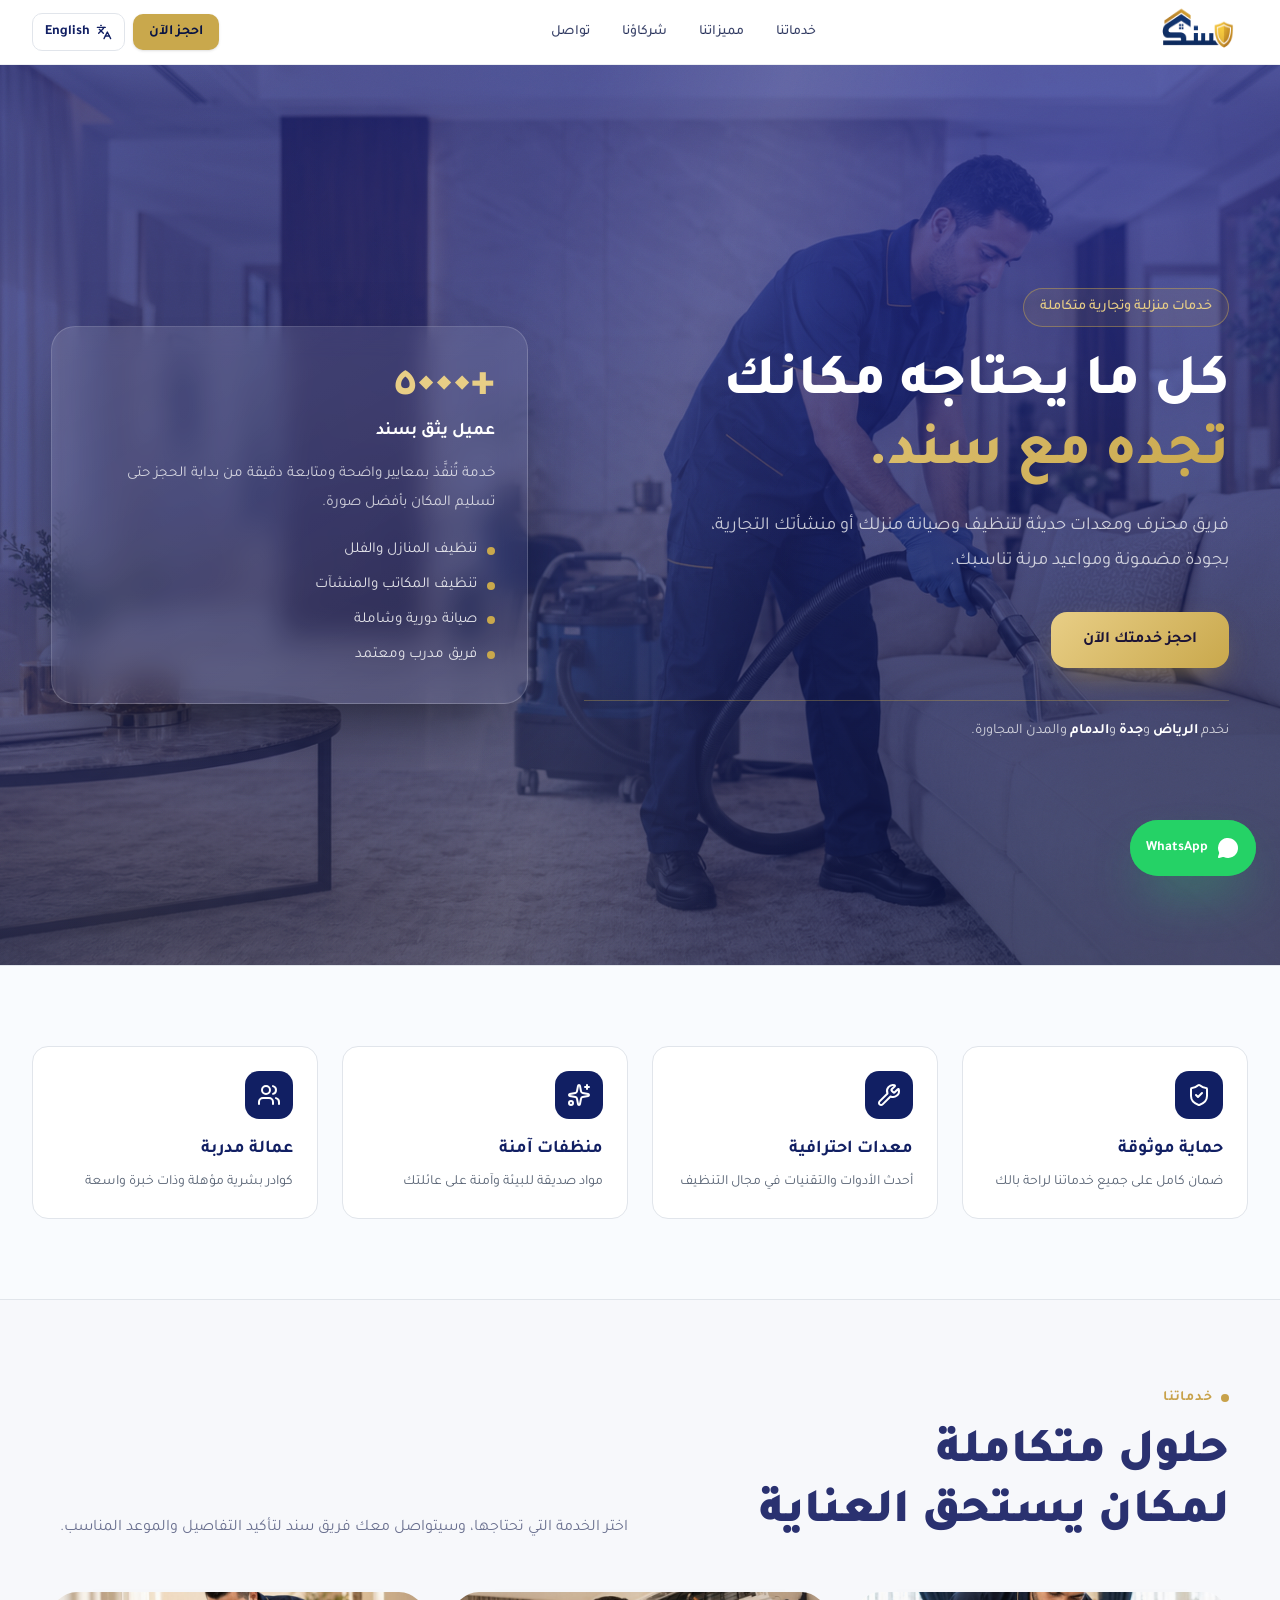
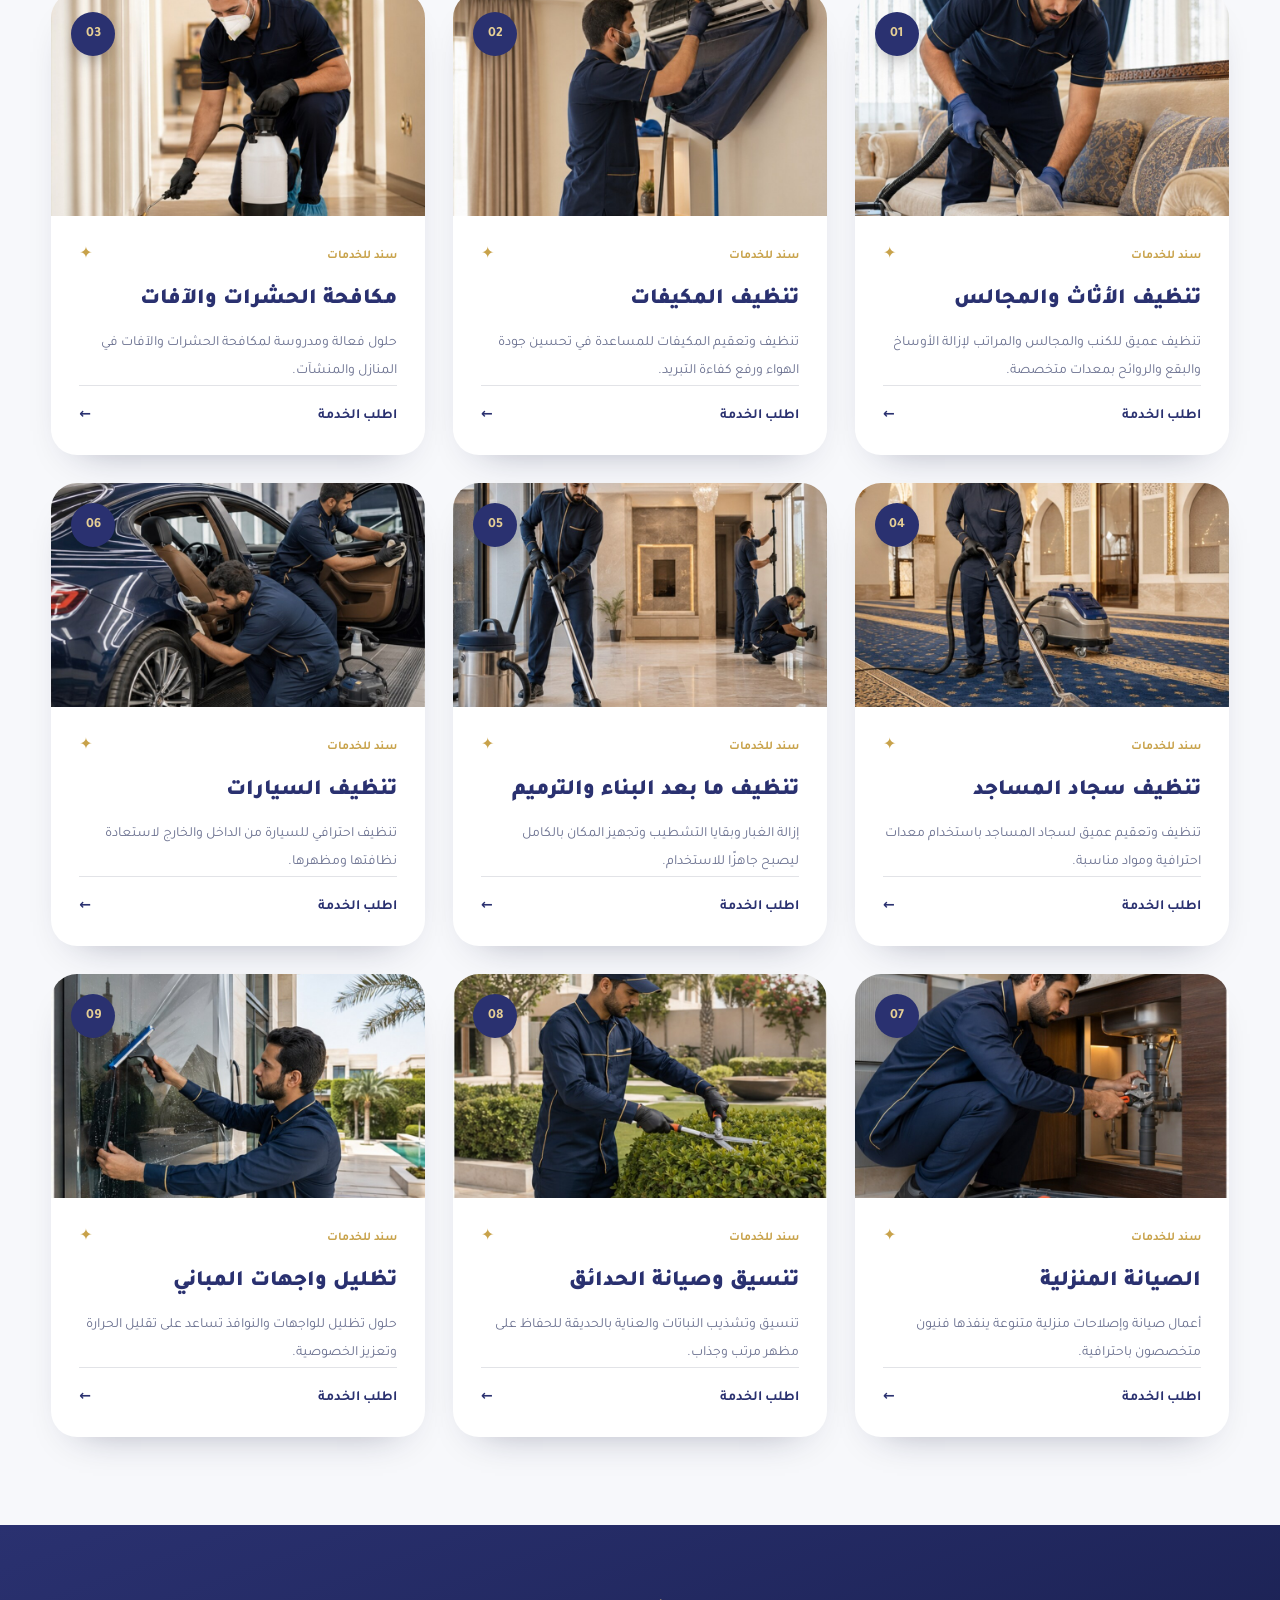
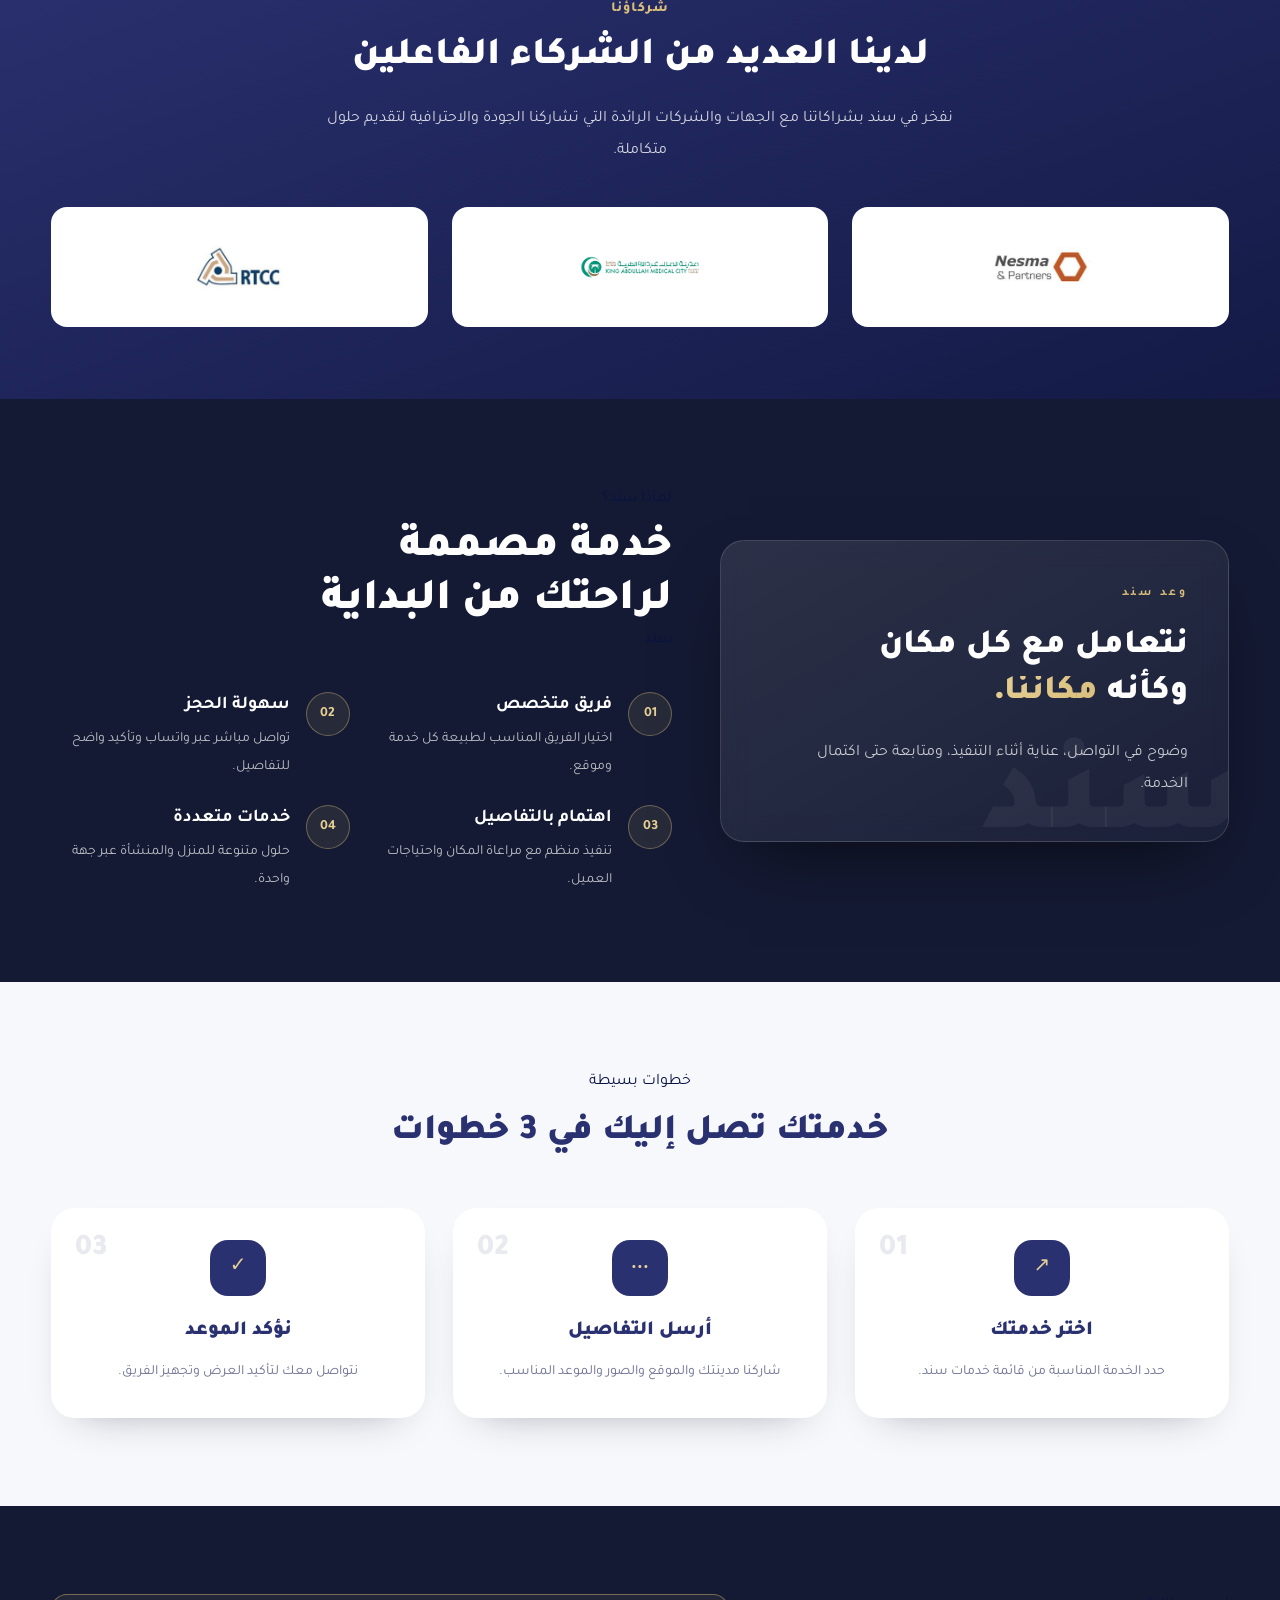
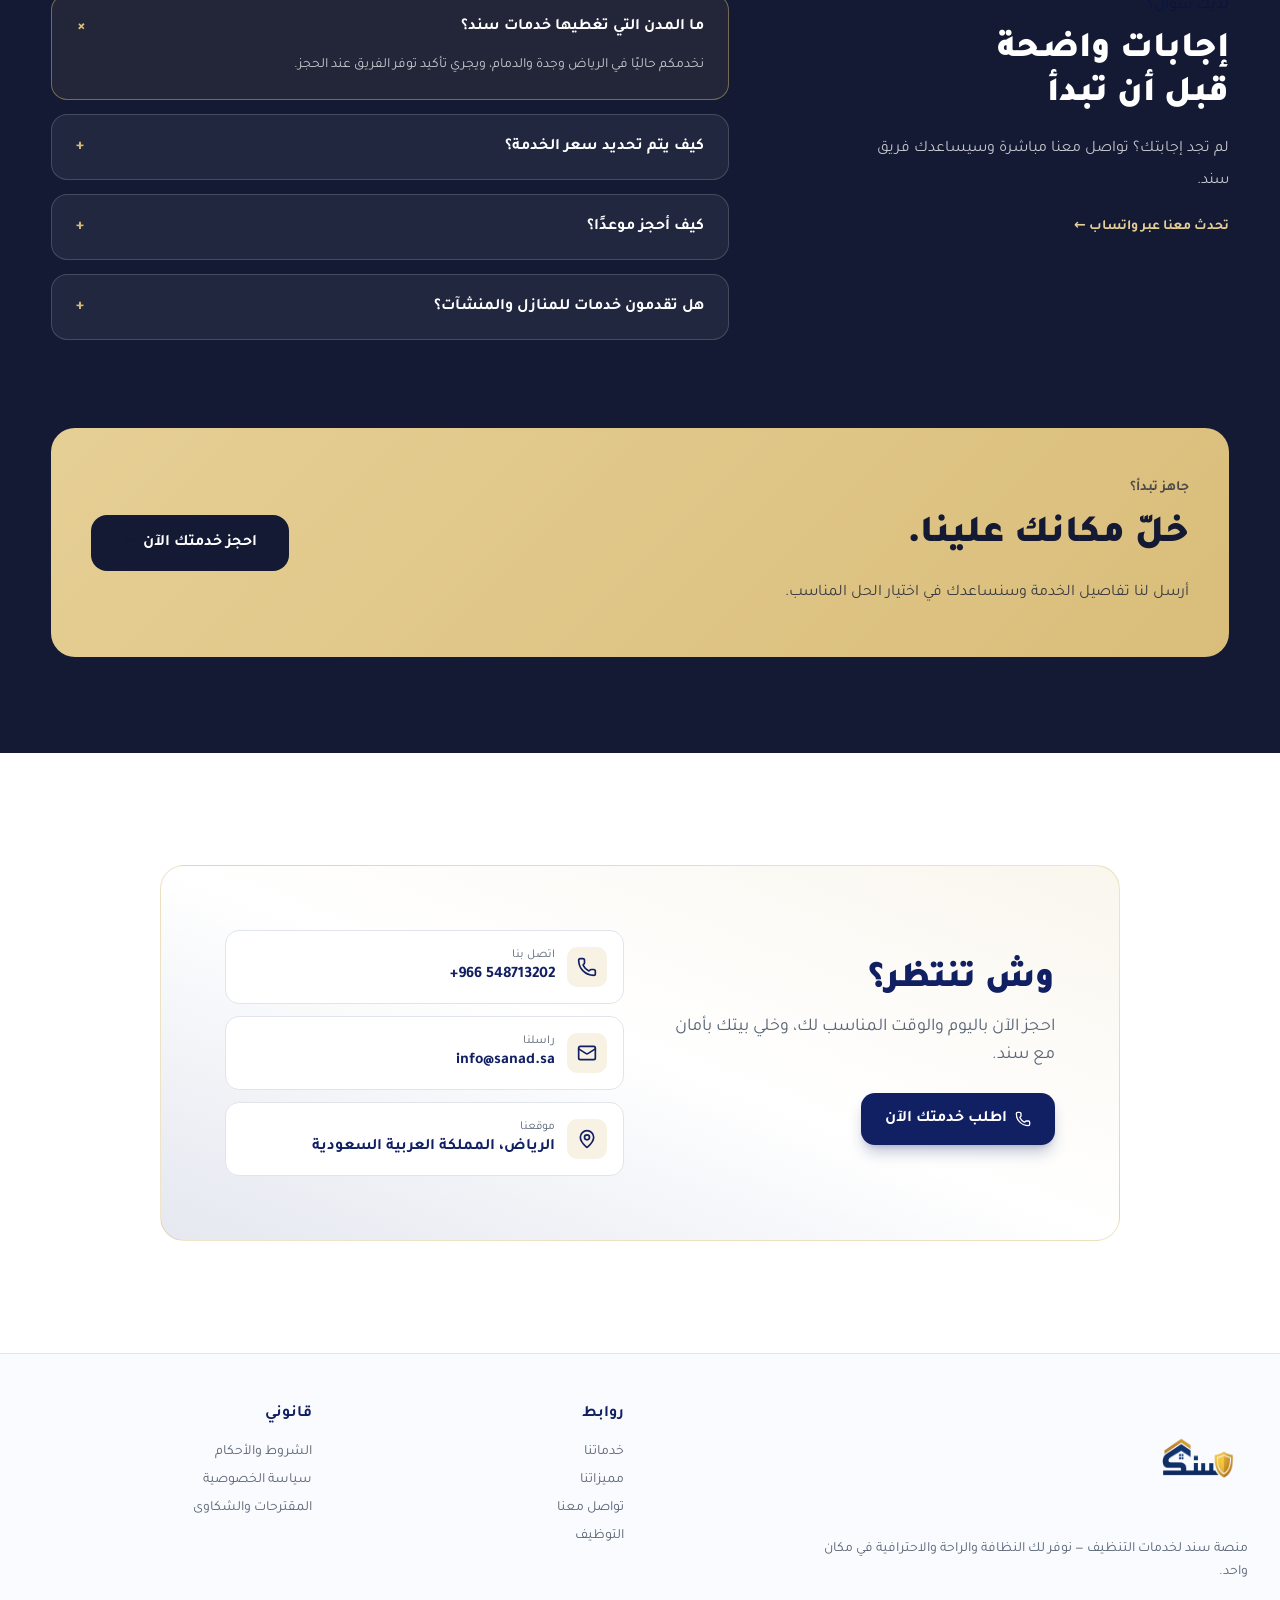
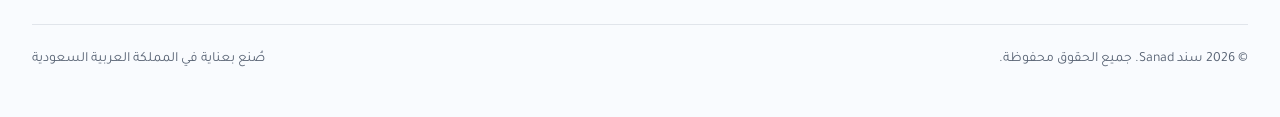
==== commit 8b9354a8: "Update HTML files and add service/hero images" ====
--- a/index.html
+++ b/index.html
@@ -1,5 +1,6 @@
 <!DOCTYPE html>
 <html lang="ar" dir="rtl" data-tsd-source="assets/__root-3e9cccdb.tsx:116:5">
+
 <head data-tsd-source="assets/__root-3e9cccdb.tsx:118:7">
     <meta charset="utf-8">
     <meta name="viewport" content="width=device-width, initial-scale=1">
@@ -14,7 +15,427 @@
     <meta name="twitter:card" content="summary_large_image">
     <meta name="theme-color" content="#1a237e">
     <link rel="icon" href="/favicon.ico" type="image/x-icon">
+
+    <!-- in <head> -->
+<link rel="preconnect" href="https://fonts.googleapis.com">
+<link rel="preconnect" href="https://fonts.gstatic.com" crossorigin>
+<link href="https://fonts.googleapis.com/css2?family=Tajawal:wght@400;500;700;800&display=swap" rel="stylesheet">
+
+<style>
+  /*Hero*/
+:root{
+  --navy:#1a237e;
+  --navy-deep:#101643;
+  --navy-soft:#2a35a6;
+  --gold:#C9A84C;
+  --gold-light:#E8CE86;
+}
+*{box-sizing:border-box}
+body{margin:0}
+
+.sanad-hero{
+  position:relative;
+  min-height:100svh;
+  display:flex;
+  align-items:center;
+  overflow:hidden;
+  direction:rtl;
+  font-family:'Tajawal',system-ui,sans-serif;
+  color:#fff;
+  background:
+    radial-gradient(120% 90% at 85% 10%, rgba(42,53,166,.85) 0%, transparent 60%),
+    radial-gradient(90% 70% at 10% 95%, rgba(201,168,76,.18) 0%, transparent 65%),
+    linear-gradient(160deg, var(--navy) 0%, var(--navy-deep) 100%);
+}
+/* diagonal light sweep */
+.sanad-hero::before{
+  content:"";
+  position:absolute;
+  inset:-20% -10%;
+  background:linear-gradient(115deg, transparent 40%, rgba(255,255,255,.10) 50%, transparent 60%);
+  transform:rotate(-6deg);
+  pointer-events:none;
+}
+/* optional photo layer */
+.sanad-hero__photo{
+  position:absolute;inset:0;
+  background-image:url('/assets/Image/sanad-hero.png');
+  background-size:cover;background-position:center;
+  opacity:.25;pointer-events:none;
+}
+/* film grain */
+.sanad-hero__grain{
+  position:absolute;inset:0;pointer-events:none;
+  opacity:.3;mix-blend-mode:overlay;
+  background-image:url("data:image/svg+xml,%3Csvg xmlns='http://www.w3.org/2000/svg' width='140' height='140'%3E%3Cfilter id='n'%3E%3CfeTurbulence type='fractalNoise' baseFrequency='.85' numOctaves='3'/%3E%3C/filter%3E%3Crect width='140' height='140' filter='url(%23n)' opacity='.2'/%3E%3C/svg%3E");
+}
+
+.sanad-hero__inner{
+  position:relative;z-index:2;
+  width:92%;max-width:1180px;margin:0 auto;
+  display:grid;grid-template-columns:1.15fr .85fr;
+  align-items:center;gap:56px;padding:96px 0;
+}
+.sanad-badge{
+  display:inline-flex;align-items:center;gap:10px;
+  border:1px solid rgba(201,168,76,.45);
+  background:rgba(201,168,76,.10);
+  color:var(--gold-light);
+  padding:8px 16px;border-radius:999px;font-size:.9rem;font-weight:500;
+}
+.sanad-title{
+  margin:24px 0 0;font-size:clamp(2rem,4.6vw,3.6rem);
+  font-weight:800;line-height:1.2;
+}
+.sanad-title span{
+  display:block;
+  background:linear-gradient(135deg,var(--gold-light),var(--gold));
+  -webkit-background-clip:text;background-clip:text;color:transparent;
+}
+.sanad-sub{
+  margin:20px 0 0;max-width:56ch;
+  font-size:clamp(1rem,1.5vw,1.15rem);
+  line-height:1.9;color:rgba(255,255,255,.75);
+}
+.sanad-cta{display:flex;flex-wrap:wrap;gap:14px;margin-top:32px}
+.sanad-btn{
+  padding:16px 32px;border-radius:16px;font-weight:700;font-size:1rem;
+  text-decoration:none;display:inline-block;transition:transform .2s ease;
+}
+.sanad-btn:hover{transform:translateY(-2px)}
+.sanad-btn--gold{
+  background:linear-gradient(135deg,var(--gold-light),var(--gold));
+  color:#1c1436;
+  box-shadow:0 14px 34px -12px rgba(201,168,76,.65);
+}
+.sanad-btn--ghost{
+  border:1px solid rgba(255,255,255,.16);
+  background:rgba(255,255,255,.06);
+  color:#fff;backdrop-filter:blur(8px);
+}
+.sanad-note{
+  margin-top:32px;padding-top:20px;
+  border-top:1px solid rgba(201,168,76,.35);
+  font-size:.9rem;color:rgba(255,255,255,.75);
+}
+.sanad-note b{color:#fff}
+
+.sanad-card{
+  border-radius:24px;padding:36px 32px;
+  background:linear-gradient(150deg, rgba(255,255,255,.12), rgba(255,255,255,.04));
+  border:1px solid rgba(255,255,255,.16);
+  backdrop-filter:blur(14px);
+  box-shadow:0 30px 70px -30px rgba(0,0,0,.7);
+}
+.sanad-card__num{margin:0;font-size:3rem;font-weight:800;line-height:1;color:var(--gold-light)}
+.sanad-card__label{margin:8px 0 0;font-size:1.1rem;font-weight:700}
+.sanad-card__text{margin:14px 0 0;line-height:1.9;color:rgba(255,255,255,.75);font-size:.95rem}
+.sanad-list{list-style:none;margin:22px 0 0;padding:0;display:grid;gap:12px}
+.sanad-list li{display:flex;align-items:center;gap:10px;font-size:.95rem;color:rgba(255,255,255,.85)}
+.sanad-list li::before{
+  content:"";width:8px;height:8px;border-radius:50%;
+  background:var(--gold);flex:0 0 auto;
+}
+@media (max-width:900px){
+  .sanad-hero__inner{grid-template-columns:1fr;gap:38px;padding:88px 0 60px}
+}
+
+/*Services*/
+
+.section.services{ padding:88px 0; background:#f7f8fb; }
+.container{ width:92%; max-width:1180px; margin-inline:auto; }
+
+/* head */
+.section-head{ display:grid; gap:24px; align-items:end; margin-bottom:48px; }
+@media(min-width:900px){ .section-head{ grid-template-columns:1fr 1fr; } }
+.section-head .eyebrow{ display:inline-flex; align-items:center; gap:8px;
+  font-size:14px; font-weight:700; letter-spacing:.06em; color:#c8a24a; }
+.section-head .eyebrow i{ width:8px; height:8px; border-radius:50%; background:#c8a24a; }
+.section-head h2{ margin:12px 0 0; font-size:clamp(28px,4vw,48px); font-weight:900;
+  line-height:1.25; color:#2a3170; }
+.section-head p{ margin:0; line-height:2; color:#6b7190; }
+
+/* grid */
+.service-grid{ display:grid; gap:28px; grid-template-columns:1fr; }
+@media(min-width:700px){ .service-grid{ grid-template-columns:repeat(2,1fr); } }
+@media(min-width:1024px){ .service-grid{ grid-template-columns:repeat(3,1fr); } }
+
+/* card */
+.service-card{ display:flex; flex-direction:column; overflow:hidden; border-radius:26px;
+  background:#fff; box-shadow:0 18px 40px -28px rgba(20,25,60,.45);
+  transition:transform .35s ease, background .35s ease, box-shadow .35s ease; }
+.service-card:hover{ transform:translateY(-6px);
+  background:linear-gradient(160deg,#3b4390,#2a3170);
+  box-shadow:0 30px 60px -28px rgba(20,25,60,.7); }
+
+.service-image{ position:relative; }
+.service-image img{ width:100%; height:224px; object-fit:cover; display:block; }
+.service-image span{ position:absolute; inset-inline-end:20px; top:20px;
+  width:44px; height:44px; display:grid; place-items:center; border-radius:50%;
+  background:#2a3170; color:#e6cf95; font-size:14px; font-weight:700;
+  box-shadow:0 10px 20px -10px rgba(0,0,0,.5); }
+
+.service-body{ display:flex; flex-direction:column; flex:1; padding:28px; }
+.service-top{ display:flex; align-items:center; justify-content:space-between; }
+.service-top span{ font-size:12px; font-weight:700; color:#c8a24a; }
+.service-top i{ font-style:normal; color:#c8a24a; }
+
+.service-body h3{ margin:16px 0 0; font-size:22px; font-weight:900; color:#2a3170;
+  transition:color .35s; }
+.service-body > p{ margin:12px 0 0; font-size:14px; line-height:2; color:#6b7190;
+  transition:color .35s; }
+
+.service-body a{ margin-top:auto; padding-top:20px; display:flex; align-items:center;
+  justify-content:space-between; border-top:1px solid rgba(20,25,60,.12);
+  font-size:14px; font-weight:700; color:#2a3170; text-decoration:none;
+  transition:color .35s, border-color .35s; }
+.service-body a span{ transition:transform .35s; }
+
+.service-card:hover h3{ color:#fff; }
+.service-card:hover > .service-body > p{ color:rgba(255,255,255,.78); }
+.service-card:hover .service-body a{ color:#e6cf95; border-color:rgba(255,255,255,.22); }
+.service-card:hover .service-body a span{ transform:translateX(-6px); }
+
+
+/**/
+.partners{ padding:72px 0; background:linear-gradient(160deg,#2a3170,#141a45); color:#fff; }
+.partners .container{ width:92%; max-width:1180px; margin-inline:auto; }
+
+.partners__head{ text-align:center; }
+.partners__head .eyebrow{
+  display:inline-block; font-size:14px; font-weight:800; letter-spacing:.08em; color:#d9bd7a; }
+.partners__head h2{ margin:8px 0 0; font-size:clamp(1.7rem,3vw,2.4rem); font-weight:900; }
+.partners__head p{ margin:16px auto 0; max-width:640px; line-height:2; color:rgba(255,255,255,.8); }
+
+.partners__grid{
+  margin-top:40px; display:grid; gap:24px;
+  grid-template-columns:repeat(auto-fit,minmax(200px,1fr));
+}
+
+.partner-card{
+  display:grid; place-items:center;
+  min-height:120px; padding:20px;
+  border-radius:16px;
+  border:1px solid rgba(255,255,255,.15);
+  background:#fff;                     /* logos stay readable */
+  transition:transform .35s, box-shadow .35s, border-color .35s;
+}
+.partner-card:hover{
+  transform:translateY(-4px);
+  border-color:rgba(217,189,122,.6);
+  box-shadow:0 24px 50px -28px rgba(0,0,0,.6);
+}
+.partner-card img{
+  max-width:100%; max-height:70px;
+  width:auto; height:auto;
+  object-fit:contain;                  /* no cropping / stretching */
+}
+/**/
+/* WHY */
+.section.why{ padding:88px 0; background:#141a33; }
+.why-grid{ display:grid; gap:48px; align-items:center; }
+@media(min-width:1000px){ .why-grid{ grid-template-columns:0.9fr 1.1fr; } }
+.why-panel{
+  position:relative; overflow:hidden; border-radius:24px; padding:40px;
+  background:linear-gradient(150deg,rgba(255,255,255,.10),rgba(255,255,255,.03));
+  border:1px solid rgba(255,255,255,.14);
+  backdrop-filter:blur(14px);
+  box-shadow:0 30px 70px -30px rgba(0,0,0,.7);
+}
+.mini-label{ font-size:12px; font-weight:700; letter-spacing:.25em; color:#d9bd7a; }
+.why-panel blockquote{ margin:20px 0 0; font-size:34px; font-weight:900; line-height:1.35; color:#fff; }
+.why-panel blockquote em{
+  font-style:normal;
+  background:linear-gradient(135deg,#e6cf95,#d9bd7a);
+  -webkit-background-clip:text; background-clip:text; color:transparent;
+}
+.why-panel > p{ margin-top:20px; max-width:46ch; line-height:2; color:rgba(255,255,255,.75); }
+.why-panel .pattern{
+  position:absolute; inset-inline-start:-16px; bottom:-32px;
+  font-size:128px; font-weight:900; line-height:1; color:rgba(255,255,255,.05);
+  pointer-events:none; user-select:none;
+}
+.why-content h2{ margin-top:12px; font-size:44px; font-weight:900; line-height:1.2; color:#fff; }
+.benefits{ display:grid; gap:24px; margin-top:40px; }
+@media(min-width:640px){ .benefits{ grid-template-columns:1fr 1fr; } }
+.benefits > div{ display:flex; gap:16px; }
+.benefits span{
+  flex:0 0 44px; height:44px; display:grid; place-items:center; border-radius:50%;
+  border:1px solid rgba(217,189,122,.4); background:rgba(217,189,122,.1);
+  font-size:14px; font-weight:700; color:#e6cf95;
+}
+.benefits h3{ margin:0; font-size:18px; font-weight:700; color:#fff; }
+.benefits section p{ margin-top:6px; font-size:14px; line-height:2; color:rgba(255,255,255,.72); }
+
+/* STEPS */
+.section.steps{ padding:88px 0; background:#f7f8fb; }
+.center-head{ text-align:center; }
+.center-head h2{ margin-top:12px; font-size:36px; font-weight:900; color:#2a3170; }
+.steps-grid{ display:grid; gap:28px; margin-top:48px; }
+@media(min-width:900px){ .steps-grid{ grid-template-columns:repeat(3,1fr); } }
+.steps-grid article{
+  position:relative; text-align:center; border-radius:24px; padding:32px; background:#fff;
+  box-shadow:0 18px 40px -28px rgba(20,26,51,.45);
+  transition:transform .35s, box-shadow .35s, background .35s;
+}
+.steps-grid article:hover{
+  transform:translateY(-6px);
+  background:linear-gradient(160deg,#39407e,#2a3170);
+  box-shadow:0 30px 60px -28px rgba(20,26,51,.7);
+}
+.steps-grid article:hover h3{ color:#fff; }
+.steps-grid article:hover p{ color:rgba(255,255,255,.78); }
+.steps-grid b{ position:absolute; inset-inline-end:24px; top:20px; font-size:30px; font-weight:900; color:rgba(42,49,112,.1); }
+.step-icon{
+  width:56px; height:56px; margin-inline:auto; display:grid; place-items:center;
+  border-radius:18px; background:#2a3170; color:#e6cf95; font-size:20px;
+}
+.steps-grid h3{ margin-top:20px; font-size:20px; font-weight:900; color:#2a3170; transition:color .35s; }
+.steps-grid p{ margin-top:12px; font-size:14px; line-height:2; color:#6b7192; transition:color .35s; }
+
+/* FAQ */
+.section.faq{ padding:88px 0; background:#141a33; }
+.faq-grid{ display:grid; gap:48px; }
+@media(min-width:1000px){ .faq-grid{ grid-template-columns:0.8fr 1.2fr; } }
+.faq-grid h2{ margin-top:12px; font-size:36px; font-weight:900; line-height:1.2; color:#fff; }
+.faq-grid > div > p{ margin-top:16px; max-width:42ch; line-height:2; color:rgba(255,255,255,.75); }
+.text-link{ display:inline-block; margin-top:20px; font-size:14px; font-weight:700; color:#e6cf95; text-decoration:none; }
+.faq-list{ display:grid; gap:14px; }
+.faq-list details{
+  border-radius:16px; padding:20px 24px;
+  border:1px solid rgba(255,255,255,.16); background:rgba(255,255,255,.06);
+  transition:border-color .3s, background .3s;
+}
+.faq-list details[open]{ border-color:rgba(217,189,122,.45); background:rgba(217,189,122,.08); }
+.faq-list summary{
+  display:flex; align-items:center; justify-content:space-between; gap:16px;
+  cursor:pointer; list-style:none; font-size:16px; font-weight:700; color:#fff;
+}
+.faq-list summary::-webkit-details-marker{ display:none; }
+.faq-list summary span{ color:#d9bd7a; transition:transform .3s; }
+.faq-list details[open] summary span{ transform:rotate(45deg); }
+.faq-list details p{ margin-top:12px; font-size:14px; line-height:2; color:rgba(255,255,255,.75); }
+
+/* CTA */
+.cta{ padding-bottom:96px; background:#141a33; }
+.cta-inner{
+  display:grid; gap:32px; align-items:center; padding:48px 40px; border-radius:24px;
+  background:linear-gradient(135deg,#e6cf95,#d9bd7a);
+}
+@media(min-width:900px){ .cta-inner{ grid-template-columns:1fr auto; } }
+.cta-inner span{ font-size:14px; font-weight:700; color:rgba(20,26,51,.7); }
+.cta-inner h2{ margin-top:8px; font-size:38px; font-weight:900; color:#141a33; }
+.cta-inner > div > p{ margin-top:12px; max-width:48ch; line-height:2; color:rgba(20,26,51,.8); }
+.btn-light{
+  display:inline-flex; align-items:center; gap:8px; justify-self:start;
+  padding:16px 32px; border-radius:16px; background:#141a33; color:#fff;
+  font-size:16px; font-weight:700; text-decoration:none; transition:transform .3s;
+}
+@media(min-width:900px){ .btn-light{ justify-self:end; } }
+.btn-light:hover{ transform:translateY(-2px); }
+
+/* responsive */
+/* ============ RESPONSIVE LAYER (sizing only) ============ */
+html { -webkit-text-size-adjust: 100%; }
+html, body { max-width: 100%; overflow-x: hidden; }
+img, svg, video { max-width: 100%; height: auto; }
+
+/* fluid typography for fixed-px headings */
+.why-content h2 { font-size: clamp(26px, 5.2vw, 44px); }
+.why-panel blockquote { font-size: clamp(22px, 4.6vw, 34px); }
+.why-panel .pattern { font-size: clamp(72px, 18vw, 128px); }
+.center-head h2, .faq-grid h2 { font-size: clamp(24px, 5vw, 36px); }
+.cta-inner h2 { font-size: clamp(24px, 5vw, 38px); }
+.service-body h3 { font-size: clamp(18px, 4.4vw, 22px); }
+.sanad-card__num { font-size: clamp(2.2rem, 8vw, 3rem); }
+
+@media (max-width: 900px) {
+  .section.services, .section.why, .section.steps, .section.faq { padding: 56px 0; }
+  .partners { padding: 48px 0; }
+  .cta { padding-bottom: 56px; }
+  .container, .partners .container, .sanad-hero__inner { width: 90%; }
+  .why-grid, .faq-grid { gap: 32px; }
+  .why-panel { padding: 28px; }
+  .cta-inner { padding: 32px 24px; }
+  .service-image img { height: 200px; }
+}
+
+@media (max-width: 640px) {
+  .section.services, .section.why, .section.steps, .section.faq { padding: 44px 0; }
+  .container, .partners .container, .sanad-hero__inner { width: 92%; }
+  .section-head { margin-bottom: 32px; gap: 16px; }
+  .service-grid, .steps-grid, .benefits, .partners__grid { gap: 18px; }
+  .service-body { padding: 20px; }
+  .service-image img { height: 180px; }
+  .service-image span { width: 38px; height: 38px; font-size: 12px; inset-inline-end: 14px; top: 14px; }
+  .steps-grid article { padding: 24px; }
+  .steps-grid b { inset-inline-end: 16px; top: 14px; font-size: 24px; }
+  .why-panel { padding: 22px; border-radius: 20px; }
+  .faq-list details { padding: 16px 18px; }
+  .faq-list summary { font-size: 15px; gap: 12px; }
+  .partners__grid { grid-template-columns: repeat(auto-fit, minmax(140px, 1fr)); }
+  .partner-card { min-height: 96px; padding: 14px; }
+  .partner-card img { max-height: 54px; }
+  .cta-inner { padding: 26px 20px; border-radius: 20px; }
+  .btn-light, .sanad-btn { width: 100%; justify-content: center; text-align: center; padding: 14px 20px; }
+  .sanad-cta { gap: 10px; }
+  .sanad-card { padding: 24px 20px; }
+  .sanad-hero { min-height: auto; }
+  .sanad-hero__inner { padding: 64px 0 48px; gap: 28px; }
+}
+
+@media (max-width: 380px) {
+  .service-body a, .faq-list summary { font-size: 13px; }
+  .benefits > div { gap: 12px; }
+  .benefits span { flex-basis: 38px; height: 38px; }
+}
+
+@media (hover: none) {
+  .service-card:hover, .steps-grid article:hover, .partner-card:hover,
+  .sanad-btn:hover, .btn-light:hover { transform: none; }
+}
+
+
+
+</style>
+
+
+    <!---->
+
+<!-- Meta Pixel Code -->
+<script>
+!function(f,b,e,v,n,t,s)
+{if(f.fbq)return;n=f.fbq=function(){n.callMethod?
+n.callMethod.apply(n,arguments):n.queue.push(arguments)};
+if(!f._fbq)f._fbq=n;n.push=n;n.loaded=!0;n.version='2.0';
+n.queue=[];t=b.createElement(e);t.async=!0;
+t.src=v;s=b.getElementsByTagName(e)[0];
+s.parentNode.insertBefore(t,s)}(window, document,'script',
+'https://connect.facebook.net/en_US/fbevents.js');
+fbq('init', '1604035391293971');
+fbq('track', 'PageView');
+</script>
+<noscript><img height="1" width="1" style="display:none"
+src="https://www.facebook.com/tr?id=1604035391293971&ev=PageView&noscript=1"
+/></noscript>
+<!-- End Meta Pixel Code -->
+
+<!-- TikTok Pixel Code Start -->
+<script>
+!function (w, d, t) {
+    w.TiktokAnalyticsObject=t;var ttq=w[t]=w[t]||[];ttq.methods=["page","track","identify","instances","debug","on","off","once","ready","alias","group","enableCookie","disableCookie","holdConsent","revokeConsent","grantConsent"],ttq.setAndDefer=function(t,e){t[e]=function(){t.push([e].concat(Array.prototype.slice.call(arguments,0)))}};for(var i=0;i<ttq.methods.length;i++)ttq.setAndDefer(ttq,ttq.methods[i]);ttq.instance=function(t){for(
+var e=ttq._i[t]||[],n=0;n<ttq.methods.length;n++)ttq.setAndDefer(e,ttq.methods[n]);return e},ttq.load=function(e,n){var r="https://analytics.tiktok.com/i18n/pixel/events.js",o=n&&n.partner;ttq._i=ttq._i||{},ttq._i[e]=[],ttq._i[e]._u=r,ttq._t=ttq._t||{},ttq._t[e]=+new Date,ttq._o=ttq._o||{},ttq._o[e]=n||{};n=document.createElement("script")
+;n.type="text/javascript",n.async=!0,n.src=r+"?sdkid="+e+"&lib="+t;e=document.getElementsByTagName("script")[0];e.parentNode.insertBefore(n,e)};
+
+
+    ttq.load('D9GEBHBC77U67C7IKEJ0');
+    ttq.page();
+}(window, document, 'ttq');
+</script>
+<!-- TikTok Pixel Code End -->
+
 </head>
+
 <body data-tsd-source="assets/__root-3e9cccdb.tsx:121:7">
     <!--$-->
     <div class="min-h-screen bg-background text-foreground" dir="rtl" data-tsd-source="assets/index-b7a8ec6f.tsx:194:10">
@@ -32,10 +453,12 @@
                     <a href="#services" class="transition-colors hover:text-primary" data-tsd-source="assets/index-b7a8ec6f.tsx:207:13">خدماتنا</a>
                     <a href="#features" class="transition-colors hover:text-primary" data-tsd-source="assets/index-b7a8ec6f.tsx:208:13">مميزاتنا</a>
                     <a href="#partners" class="transition-colors hover:text-primary" data-tsd-source="assets/index-b7a8ec6f.tsx:209:13">شركاؤنا</a>
-                    <a href="#contact" class="transition-colors hover:text-primary" data-tsd-source="assets/index-b7a8ec6f.tsx:210:13">تواصل</a>
+                    <a href="https://wa.me/+966548713202?text=%D9%85%D8%B1%D8%AD%D8%A8%D9%8B%D8%A7%20%D8%B3%D9%86%D8%AF%D8%8C%20%D8%A3%D8%B1%D8%BA%D8%A8%20%D8%A8%D8%A7%D9%84%D8%A7%D8%B3%D8%AA%D9%81%D8%B3%D8%A7%D8%B1%20%D8%B9%D9%86%20%D8%AE%D8%AF%D9%85%D8%A7%D8%AA%D9%83%D9%85."
+                                        class="transition-colors hover:text-primary" data-tsd-source="assets/index-b7a8ec6f.tsx:210:13">تواصل</a>
                 </nav>
                 <div class="flex items-center gap-2" data-tsd-source="assets/index-b7a8ec6f.tsx:212:11">
-                    <a href="#contact" class="inline-flex items-center gap-2 rounded-lg bg-gold px-4 py-2 text-sm font-bold text-gold-foreground shadow-sm transition hover:brightness-95" data-tsd-source="assets/index-b7a8ec6f.tsx:213:13">احجز الآن</a>
+                    <a href="https://wa.me/+966548713202?text=%D9%85%D8%B1%D8%AD%D8%A8%D9%8B%D8%A7%20%D8%B3%D9%86%D8%AF%D8%8C%20%D8%A3%D8%B1%D8%BA%D8%A8%20%D8%A8%D8%A7%D9%84%D8%A7%D8%B3%D8%AA%D9%81%D8%B3%D8%A7%D8%B1%20%D8%B9%D9%86%20%D8%AE%D8%AF%D9%85%D8%A7%D8%AA%D9%83%D9%85."
+                            class="inline-flex items-center gap-2 rounded-lg bg-gold px-4 py-2 text-sm font-bold text-gold-foreground shadow-sm transition hover:brightness-95" data-tsd-source="assets/index-b7a8ec6f.tsx:213:13">احجز الآن</a>
                     <a href="index-en.html" aria-label="English" class="inline-flex items-center gap-1.5 rounded-lg border border-border bg-background px-3 py-2 text-sm font-bold text-primary transition hover:bg-secondary">
                         <svg xmlns="http://www.w3.org/2000/svg" width="24" height="24" viewBox="0 0 24 24" fill="none" stroke="currentColor" stroke-width="2" stroke-linecap="round" stroke-linejoin="round" class="lucide lucide-languages h-4 w-4" aria-hidden="true" data-tsd-source="assets/index-b7a8ec6f.tsx:217:15">
                             <path d="m5 8 6 6"></path>
@@ -53,66 +476,51 @@
 
 
         <!-- Hero Section -->
-        <section style="background-image: url(assets/Image/HeroImage.jpg); background-size: cover; background-position: center; height: 670px;" class="relative overflow-hidden" data-tsd-source="assets/index-b7a8ec6f.tsx:225:7">
-            <div class="absolute inset-0 -z-10 bg-[radial-gradient(ellipse_at_top_right,theme(colors.gold/20),transparent_60%),radial-gradient(ellipse_at_bottom_left,theme(colors.primary/10),transparent_55%)]" data-tsd-source="assets/index-b7a8ec6f.tsx:226:9"></div>
-            <div class="mx-auto grid max-w-7xl gap-12 px-4 py-20 md:grid-cols-2 md:px-8 md:py-28" data-tsd-source="assets/index-b7a8ec6f.tsx:227:9">
-                <div class="flex flex-col justify-center" data-tsd-source="assets/index-b7a8ec6f.tsx:228:11">
-                    <span class="mb-4 inline-flex w-fit items-center gap-2 rounded-full border border-gold/40 bg-gold/10 px-3 py-1 text-xs font-bold text-primary" data-tsd-source="assets/index-b7a8ec6f.tsx:229:13">
-                        <svg xmlns="http://www.w3.org/2000/svg" width="24" height="24" viewBox="0 0 24 24" fill="none" stroke="currentColor" stroke-width="2" stroke-linecap="round" stroke-linejoin="round" class="lucide lucide-shield-check h-3.5 w-3.5 text-gold" aria-hidden="true" data-tsd-source="assets/index-b7a8ec6f.tsx:230:15">
-                            <path d="M20 13c0 5-3.5 7.5-7.66 8.95a1 1 0 0 1-.67-.01C7.5 20.5 4 18 4 13V6a1 1 0 0 1 1-1c2 0 4.5-1.2 6.24-2.72a1.17 1.17 0 0 1 1.52 0C14.51 3.81 17 5 19 5a1 1 0 0 1 1 1z"></path>
-                            <path d="m9 12 2 2 4-4"></path>
-                        </svg>
-                        منصة موثوقة ومعتمدة
-                    </span>
-                    <h1 class="text-4xl font-black leading-tight text-primary md:text-6xl" data-tsd-source="assets/index-b7a8ec6f.tsx:233:13">
-                        سند بيتك،<br data-tsd-source="assets/index-b7a8ec6f.tsx:235:15">
-                        <span class="text-gold" data-tsd-source="assets/index-b7a8ec6f.tsx:236:15">راحة بالك.</span>
-                    </h1>
-                    <p class="text-primary mt-6 max-w-lg text-lg leading-relaxed text-muted-foreground " data-tsd-source="assets/index-b7a8ec6f.tsx:238:13">متخصصون في خدمات التنظيف الشاملة للمنازل والمنشآت، بأيدٍ مدربة ومعدات احترافية في مختلف مناطق المملكة.</p>
-                    <div class="mt-8 flex flex-wrap gap-3" data-tsd-source="assets/index-b7a8ec6f.tsx:239:13">
-                        <a href="#contact" class="inline-flex items-center gap-2 rounded-xl bg-primary px-6 py-3.5 text-base font-bold text-primary-foreground shadow-lg shadow-primary/25 transition hover:translate-y-[-1px]" data-tsd-source="assets/index-b7a8ec6f.tsx:240:15">
-                            اطلب خدمتك الآن
-                            <svg xmlns="http://www.w3.org/2000/svg" width="24" height="24" viewBox="0 0 24 24" fill="none" stroke="currentColor" stroke-width="2" stroke-linecap="round" stroke-linejoin="round" class="lucide lucide-arrow-left h-4 w-4" aria-hidden="true" data-tsd-source="assets/index-b7a8ec6f.tsx:242:17">
-                                <path d="m12 19-7-7 7-7"></path>
-                                <path d="M19 12H5"></path>
-                            </svg>
-                        </a>
-                        <a href="#services" class="inline-flex items-center gap-2 rounded-xl border border-border bg-background px-6 py-3.5 text-base font-bold text-primary transition hover:bg-secondary" data-tsd-source="assets/index-b7a8ec6f.tsx:244:15">استعرض الخدمات</a>
-                    </div>
-                </div>
-                <div class="relative flex items-center justify-center" style="opacity: 90%;" data-tsd-source="assets/index-b7a8ec6f.tsx:249:11">
-                    <div class="absolute inset-0 rounded-3xl bg-gradient-to-br from-primary/5 to-gold/10 blur-2xl" data-tsd-source="assets/index-b7a8ec6f.tsx:250:13"></div>
-                    <div class="relative grid w-full max-w-md gap-4" data-tsd-source="assets/index-b7a8ec6f.tsx:251:13">
-                        <div class="rounded-2xl border border-border bg-card p-6 shadow-xl" data-tsd-source="assets/index-b7a8ec6f.tsx:252:15">
-                            <div class="mb-3 flex items-center justify-between" data-tsd-source="assets/index-b7a8ec6f.tsx:253:17">
-                                <div class="grid h-12 w-12 place-items-center rounded-xl bg-primary/10 text-primary" data-tsd-source="assets/index-b7a8ec6f.tsx:254:19">
-                                    <svg xmlns="http://www.w3.org/2000/svg" width="24" height="24" viewBox="0 0 24 24" fill="none" stroke="currentColor" stroke-width="2" stroke-linecap="round" stroke-linejoin="round" class="lucide lucide-house h-6 w-6" aria-hidden="true" data-tsd-source="assets/index-b7a8ec6f.tsx:255:21">
-                                        <path d="M15 21v-8a1 1 0 0 0-1-1h-4a1 1 0 0 0-1 1v8"></path>
-                                        <path d="M3 10a2 2 0 0 1 .709-1.528l7-6a2 2 0 0 1 2.582 0l7 6A2 2 0 0 1 21 10v9a2 2 0 0 1-2 2H5a2 2 0 0 1-2-2z"></path>
-                                    </svg>
-                                </div>
-                                <span class="rounded-full bg-gold/15 px-3 py-1 text-xs font-bold text-primary" data-tsd-source="assets/index-b7a8ec6f.tsx:257:19">مضمون</span>
-                            </div>
-                            <h3 class="font-bold text-primary" data-tsd-source="assets/index-b7a8ec6f.tsx:259:17">حماية شاملة لمنزلك</h3>
-                            <p class="mt-1 text-sm text-muted-foreground" data-tsd-source="assets/index-b7a8ec6f.tsx:260:17">تغطية كاملة لجميع خدمات التنظيف والصيانة.</p>
-                        </div>
-                        <div class="ms-8 rounded-2xl border border-border bg-card p-6 shadow-xl" data-tsd-source="assets/index-b7a8ec6f.tsx:262:15">
-                            <div class="mb-3 flex items-center justify-between" data-tsd-source="assets/index-b7a8ec6f.tsx:263:17">
-                                <div class="grid h-12 w-12 place-items-center rounded-xl bg-gold/15 text-primary" data-tsd-source="assets/index-b7a8ec6f.tsx:264:19">
-                                    <svg xmlns="http://www.w3.org/2000/svg" width="24" height="24" viewBox="0 0 24 24" fill="none" stroke="currentColor" stroke-width="2" stroke-linecap="round" stroke-linejoin="round" class="lucide lucide-shield-check h-6 w-6" aria-hidden="true" data-tsd-source="assets/index-b7a8ec6f.tsx:265:21">
-                                        <path d="M20 13c0 5-3.5 7.5-7.66 8.95a1 1 0 0 1-.67-.01C7.5 20.5 4 18 4 13V6a1 1 0 0 1 1-1c2 0 4.5-1.2 6.24-2.72a1.17 1.17 0 0 1 1.52 0C14.51 3.81 17 5 19 5a1 1 0 0 1 1 1z"></path>
-                                        <path d="m9 12 2 2 4-4"></path>
-                                    </svg>
-                                </div>
-                                <span class="rounded-full bg-primary/10 px-3 py-1 text-xs font-bold text-primary" data-tsd-source="assets/index-b7a8ec6f.tsx:267:19">24/7</span>
-                            </div>
-                            <h3 class="font-bold text-primary" data-tsd-source="assets/index-b7a8ec6f.tsx:269:17">دعم على مدار الساعة</h3>
-                            <p class="mt-1 text-sm text-muted-foreground" data-tsd-source="assets/index-b7a8ec6f.tsx:270:17">فريقنا جاهز لخدمتك في أي وقت تحتاجه.</p>
-                        </div>
-                    </div>
-                </div>
-            </div>
+        <section class="sanad-hero">
+  <div class="sanad-hero__photo" aria-hidden="true"></div>
+  <div class="sanad-hero__grain" aria-hidden="true"></div>
+
+  <div class="sanad-hero__inner">
+    <div>
+      <span class="sanad-badge">خدمات منزلية وتجارية متكاملة</span>
+
+      <h1 class="sanad-title">
+        كل ما يحتاجه مكانك
+        <span>تجده مع سند.</span>
+      </h1>
+
+      <p class="sanad-sub">
+        فريق محترف ومعدات حديثة لتنظيف وصيانة منزلك أو منشأتك التجارية، بجودة مضمونة ومواعيد مرنة تناسبك.
+      </p>
+
+      <div class="sanad-cta">
+        <a href="https://wa.me/+966548713202?text=%D9%85%D8%B1%D8%AD%D8%A8%D9%8B%D8%A7%20%D8%B3%D9%86%D8%AF%D8%8C%20%D8%A3%D8%B1%D8%BA%D8%A8%20%D8%A8%D8%A7%D9%84%D8%A7%D8%B3%D8%AA%D9%81%D8%B3%D8%A7%D8%B1%20%D8%B9%D9%86%20%D8%AE%D8%AF%D9%85%D8%A7%D8%AA%D9%83%D9%85."
+                class="sanad-btn sanad-btn--gold">احجز خدمتك الآن</a>
+                <!--        <a href="#services" class="sanad-btn sanad-btn--ghost">تعرّف على خدماتنا</a>
+                -->
+      </div>
+
+      <p class="sanad-note">
+        نخدم <b>الرياض</b> و<b>جدة</b> و<b>الدمام</b> والمدن المجاورة.
+      </p>
+    </div>
+
+    <aside class="sanad-card" id="services">
+      <p class="sanad-card__num">+٥٠٠٠</p>
+      <p class="sanad-card__label">عميل يثق بسند</p>
+      <p class="sanad-card__text">
+        خدمة تُنفَّذ بمعايير واضحة ومتابعة دقيقة من بداية الحجز حتى تسليم المكان بأفضل صورة.
+      </p>
+      <ul class="sanad-list">
+        <li>تنظيف المنازل والفلل</li>
+        <li>تنظيف المكاتب والمنشآت</li>
+        <li>صيانة دورية وشاملة</li>
+        <li>فريق مدرب ومعتمد</li>
+      </ul>
+    </aside>
+  </div>
         </section>
+
 
         <!-- Features Section -->
         <section id="features" class="border-y border-border bg-secondary/40 py-16 md:py-20" data-tsd-source="assets/index-b7a8ec6f.tsx:278:7">
@@ -166,7 +574,7 @@
         </section>
 
         <!-- Services Section -->
-        <section id="services" class="py-20 md:py-28" data-tsd-source="assets/index-b7a8ec6f.tsx:299:7">
+        <!--<section id="services" class="py-20 md:py-28" data-tsd-source="assets/index-b7a8ec6f.tsx:299:7">
             <div class="mx-auto max-w-7xl px-4 md:px-8" data-tsd-source="assets/index-b7a8ec6f.tsx:300:9">
                 <div class="mb-12 text-center" data-tsd-source="assets/index-b7a8ec6f.tsx:301:11">
                     <span class="text-sm font-bold uppercase tracking-wider text-gold" data-tsd-source="assets/index-b7a8ec6f.tsx:302:13">خدماتنا</span>
@@ -175,12 +583,13 @@
                 </div>
                 <div class="grid gap-6 md:grid-cols-2 lg:grid-cols-3" data-tsd-source="assets/index-b7a8ec6f.tsx:306:11">
 
-                    <!-- Service 01 -->
+
+                  
                     <div class="relative overflow-hidden rounded-2xl border border-border bg-card p-7 transition hover:shadow-xl" data-tsd-source="assets/index-b7a8ec6f.tsx:307:39">
-                        <div class="absolute -end-6 -top-6 text-8xl font-black text-secondary" data-tsd-source="assets/index-b7a8ec6f.tsx:308:17">01</div>
+                        <div class="absolute -end-6 -top-6 text-8xl font-black text-secondary" data-tsd-source="assets/index-b7a8ec6f.tsx:308:17">06</div>
                         <div class="relative" data-tsd-source="assets/index-b7a8ec6f.tsx:311:17">
-                            <h3 class="text-xl font-bold text-primary" data-tsd-source="assets/index-b7a8ec6f.tsx:312:19">تنظيف الملابس</h3>
-                            <p class="mt-3 text-sm leading-relaxed text-muted-foreground" data-tsd-source="assets/index-b7a8ec6f.tsx:313:19">غسيل وكوي احترافي لملابسك مع عناية فائقة بالأقمشة ناعمة وجميلة.</p>
+                            <h3 class="text-xl font-bold text-primary" data-tsd-source="assets/index-b7a8ec6f.tsx:312:19">خدمة تنسيق الحدائق</h3>
+                            <p class="mt-3 text-sm leading-relaxed text-muted-foreground" data-tsd-source="assets/index-b7a8ec6f.tsx:313:19">تنسيق وتشذيب الحدائق للحفاظ على مظهرها الأخضر الجذاب.</p>
                             <div class="mt-5 inline-flex items-center gap-1 text-sm font-bold text-gold" data-tsd-source="assets/index-b7a8ec6f.tsx:314:19">
                                 <a href="https://wa.me/+966548713202?text=%D9%85%D8%B1%D8%AD%D8%A8%D9%8B%D8%A7%20%D8%B3%D9%86%D8%AF%D8%8C%20%D8%A3%D8%B1%D8%BA%D8%A8%20%D8%A8%D8%A7%D9%84%D8%A7%D8%B3%D8%AA%D9%81%D8%B3%D8%A7%D8%B1%20%D8%B9%D9%86%20%D8%AE%D8%AF%D9%85%D8%A7%D8%AA%D9%83%D9%85."  class="mt-6 inline-flex items-center gap-2 rounded-xl bg-primary px-6 py-3.5 font-bold text-primary-foreground shadow-lg shadow-primary/25 transition hover:translate-y-[-1px]" data-tsd-source="assets/index-b7a8ec6f.tsx:349:17">
                                     اعرف المزيد  
@@ -194,7 +603,7 @@
                         </div>
                     </div>
 
-                    <!-- Service 02 -->
+            
                     <div class="relative overflow-hidden rounded-2xl border border-border bg-card p-7 transition hover:shadow-xl" data-tsd-source="assets/index-b7a8ec6f.tsx:307:39">
                         <div class="absolute -end-6 -top-6 text-8xl font-black text-secondary" data-tsd-source="assets/index-b7a8ec6f.tsx:308:17">02</div>
                         <div class="relative" data-tsd-source="assets/index-b7a8ec6f.tsx:311:17">
@@ -213,7 +622,7 @@
                         </div>
                     </div>
 
-                    <!-- Service 03 -->
+             
                     <div class="relative overflow-hidden rounded-2xl border border-border bg-card p-7 transition hover:shadow-xl" data-tsd-source="assets/index-b7a8ec6f.tsx:307:39">
                         <div class="absolute -end-6 -top-6 text-8xl font-black text-secondary" data-tsd-source="assets/index-b7a8ec6f.tsx:308:17">03</div>
                         <div class="relative" data-tsd-source="assets/index-b7a8ec6f.tsx:311:17">
@@ -232,7 +641,7 @@
                         </div>
                     </div>
 
-                    <!-- Service 04 -->
+              
                     <div class="relative overflow-hidden rounded-2xl border border-border bg-card p-7 transition hover:shadow-xl" data-tsd-source="assets/index-b7a8ec6f.tsx:307:39">
                         <div class="absolute -end-6 -top-6 text-8xl font-black text-secondary" data-tsd-source="assets/index-b7a8ec6f.tsx:308:17">04</div>
                         <div class="relative" data-tsd-source="assets/index-b7a8ec6f.tsx:311:17">
@@ -255,7 +664,7 @@
                         </div>
                     </div>
 
-                    <!-- Service 05 -->
+           
                     <div class="relative overflow-hidden rounded-2xl border border-border bg-card p-7 transition hover:shadow-xl" data-tsd-source="assets/index-b7a8ec6f.tsx:307:39">
                         <div class="absolute -end-6 -top-6 text-8xl font-black text-secondary" data-tsd-source="assets/index-b7a8ec6f.tsx:308:17">05</div>
                         <div class="relative" data-tsd-source="assets/index-b7a8ec6f.tsx:311:17">
@@ -274,26 +683,9 @@
                         </div>
                     </div>
 
-                    <!-- Service 06 -->
-                    <div class="relative overflow-hidden rounded-2xl border border-border bg-card p-7 transition hover:shadow-xl" data-tsd-source="assets/index-b7a8ec6f.tsx:307:39">
-                        <div class="absolute -end-6 -top-6 text-8xl font-black text-secondary" data-tsd-source="assets/index-b7a8ec6f.tsx:308:17">06</div>
-                        <div class="relative" data-tsd-source="assets/index-b7a8ec6f.tsx:311:17">
-                            <h3 class="text-xl font-bold text-primary" data-tsd-source="assets/index-b7a8ec6f.tsx:312:19">خدمة تنسيق الحدائق</h3>
-                            <p class="mt-3 text-sm leading-relaxed text-muted-foreground" data-tsd-source="assets/index-b7a8ec6f.tsx:313:19">تنسيق وتشذيب الحدائق للحفاظ على مظهرها الأخضر الجذاب.</p>
-                            <div class="mt-5 inline-flex items-center gap-1 text-sm font-bold text-gold" data-tsd-source="assets/index-b7a8ec6f.tsx:314:19">
-                                <a href="https://wa.me/+966548713202?text=%D9%85%D8%B1%D8%AD%D8%A8%D9%8B%D8%A7%20%D8%B3%D9%86%D8%AF%D8%8C%20%D8%A3%D8%B1%D8%BA%D8%A8%20%D8%A8%D8%A7%D9%84%D8%A7%D8%B3%D8%AA%D9%81%D8%B3%D8%A7%D8%B1%20%D8%B9%D9%86%20%D8%AE%D8%AF%D9%85%D8%A7%D8%AA%D9%83%D9%85."  class="mt-6 inline-flex items-center gap-2 rounded-xl bg-primary px-6 py-3.5 font-bold text-primary-foreground shadow-lg shadow-primary/25 transition hover:translate-y-[-1px]" data-tsd-source="assets/index-b7a8ec6f.tsx:349:17">
-                                    اعرف المزيد  
-
-                                <svg xmlns="http://www.w3.org/2000/svg" width="24" height="24" viewBox="0 0 24 24" fill="none" stroke="currentColor" stroke-width="2" stroke-linecap="round" stroke-linejoin="round" class="lucide lucide-arrow-left h-4 w-4" aria-hidden="true" data-tsd-source="assets/index-b7a8ec6f.tsx:315:35">
-                                    <path d="m12 19-7-7 7-7"></path>
-                                    <path d="M19 12H5"></path>
-                                </svg>
-                                </a>
-                            </div>
-                        </div>
-                    </div>
-
-                    <!-- Service 07 -->
+                    
+
+              
                     <div class="relative overflow-hidden rounded-2xl border border-border bg-card p-7 transition hover:shadow-xl" data-tsd-source="assets/index-b7a8ec6f.tsx:307:39">
                         <div class="absolute -end-6 -top-6 text-8xl font-black text-secondary" data-tsd-source="assets/index-b7a8ec6f.tsx:308:17">07</div>
                         <div class="relative" data-tsd-source="assets/index-b7a8ec6f.tsx:311:17">
@@ -316,7 +708,7 @@
                         </div>
                     </div>
 
-                    <!-- Service 08 -->
+      
                     <div class="relative overflow-hidden rounded-2xl border border-border bg-card p-7 transition hover:shadow-xl" data-tsd-source="assets/index-b7a8ec6f.tsx:307:39">
                         <div class="absolute -end-6 -top-6 text-8xl font-black text-secondary" data-tsd-source="assets/index-b7a8ec6f.tsx:308:17">08</div>
                         <div class="relative" data-tsd-source="assets/index-b7a8ec6f.tsx:311:17">
@@ -335,7 +727,7 @@
                         </div>
                     </div>
 
-                    <!-- Service 09 -->
+
                     <div class="relative overflow-hidden rounded-2xl border border-border bg-card p-7 transition hover:shadow-xl" data-tsd-source="assets/index-b7a8ec6f.tsx:307:39">
                         <div class="absolute -end-6 -top-6 text-8xl font-black text-secondary" data-tsd-source="assets/index-b7a8ec6f.tsx:308:17">09</div>
                         <div class="relative" data-tsd-source="assets/index-b7a8ec6f.tsx:311:17">
@@ -356,23 +748,529 @@
 
                 </div>
             </div>
-        </section>
+        </section> -->
+      <section class="section services" id="services">
+      <div class="container">
+        <div class="section-head">
+          <div>
+            <span class="eyebrow">
+              <i></i> خدماتنا
+            </span>
+            <h2>
+              حلول متكاملة<br />
+              لمكان يستحق العناية
+            </h2>
+          </div>
+          <p>
+            اختر الخدمة التي تحتاجها، وسيتواصل معك فريق سند لتأكيد التفاصيل
+            والموعد المناسب.
+          </p>
+        </div>
+
+        <div class="service-grid">
+
+          <article class="service-card">
+            <div class="service-image">
+              <img
+                src="/assets/Image/service-01.jpg"
+                alt="خدمة تنظيف الأثاث والمجالس من سند"
+                loading="lazy"
+              />
+              <span>01</span>
+            </div>
+            <div class="service-body">
+              <div class="service-top">
+                <span>سند للخدمات</span>
+                <i>✦</i>
+              </div>
+              <h3>تنظيف الأثاث والمجالس</h3>
+              <p>
+                تنظيف عميق للكنب والمجالس والمراتب لإزالة الأوساخ والبقع
+                والروائح بمعدات متخصصة.
+              </p>
+              <a
+                href="https://wa.me/966548713202?text=%D9%85%D8%B1%D8%AD%D8%A8%D9%8B%D8%A7%20%D8%B3%D9%86%D8%AF%D8%8C%20%D8%A3%D8%B1%D8%BA%D8%A8%20%D9%81%D9%8A%20%D8%B7%D9%84%D8%A8%20%D8%AE%D8%AF%D9%85%D8%A9%20%D8%AA%D9%86%D8%B8%D9%8A%D9%81%20%D8%A7%D9%84%D8%A3%D8%AB%D8%A7%D8%AB%20%D9%88%D8%A7%D9%84%D9%85%D8%AC%D8%A7%D9%84%D8%B3."
+                target="_blank"
+                rel="noreferrer"
+              >
+                اطلب الخدمة <span>←</span>
+              </a>
+            </div>
+          </article>
+
+    
+          <article class="service-card">
+            <div class="service-image">
+              <img
+                src="/assets/Image/service-02.jpg"
+                alt="خدمة تنظيف المكيفات من سند"
+                loading="lazy"
+              />
+              <span>02</span>
+            </div>
+            <div class="service-body">
+              <div class="service-top">
+                <span>سند للخدمات</span>
+                <i>✦</i>
+              </div>
+              <h3>تنظيف المكيفات</h3>
+              <p>
+                تنظيف وتعقيم المكيفات للمساعدة في تحسين جودة الهواء ورفع كفاءة
+                التبريد.
+              </p>
+              <a
+                href="https://wa.me/966548713202?text=%D9%85%D8%B1%D8%AD%D8%A8%D9%8B%D8%A7%20%D8%B3%D9%86%D8%AF%D8%8C%20%D8%A3%D8%B1%D8%BA%D8%A8%20%D9%81%D9%8A%20%D8%B7%D9%84%D8%A8%20%D8%AE%D8%AF%D9%85%D8%A9%20%D8%AA%D9%86%D8%B8%D9%8A%D9%81%20%D8%A7%D9%84%D9%85%D9%83%D9%8A%D9%81%D8%A7%D8%AA."
+                target="_blank"
+                rel="noreferrer"
+              >
+                اطلب الخدمة <span>←</span>
+              </a>
+            </div>
+          </article>
+
+
+          <article class="service-card">
+            <div class="service-image">
+              <img
+                src="/assets/Image/service-03.jpg"
+                alt="خدمة مكافحة الحشرات والآفات من سند"
+                loading="lazy"
+              />
+              <span>03</span>
+            </div>
+            <div class="service-body">
+              <div class="service-top">
+                <span>سند للخدمات</span>
+                <i>✦</i>
+              </div>
+              <h3>مكافحة الحشرات والآفات</h3>
+              <p>
+                حلول فعالة ومدروسة لمكافحة الحشرات والآفات في المنازل
+                والمنشآت.
+              </p>
+              <a
+                href="https://wa.me/966548713202?text=%D9%85%D8%B1%D8%AD%D8%A8%D9%8B%D8%A7%20%D8%B3%D9%86%D8%AF%D8%8C%20%D8%A3%D8%B1%D8%BA%D8%A8%20%D9%81%D9%8A%20%D8%B7%D9%84%D8%A8%20%D8%AE%D8%AF%D9%85%D8%A9%20%D9%85%D9%83%D8%A7%D9%81%D8%AD%D8%A9%20%D8%A7%D9%84%D8%AD%D8%B4%D8%B1%D8%A7%D8%AA%20%D9%88%D8%A7%D9%84%D8%A2%D9%81%D8%A7%D8%AA."
+                target="_blank"
+                rel="noreferrer"
+              >
+                اطلب الخدمة <span>←</span>
+              </a>
+            </div>
+          </article>
+
+  
+          <article class="service-card">
+            <div class="service-image">
+              <img
+                src="/assets/Image/service-04.jpg"
+                alt="خدمة تنظيف سجاد المساجد من سند"
+                loading="lazy"
+              />
+              <span>04</span>
+            </div>
+            <div class="service-body">
+              <div class="service-top">
+                <span>سند للخدمات</span>
+                <i>✦</i>
+              </div>
+              <h3>تنظيف سجاد المساجد</h3>
+              <p>
+                تنظيف وتعقيم عميق لسجاد المساجد باستخدام معدات احترافية ومواد
+                مناسبة.
+              </p>
+              <a
+                href="https://wa.me/966548713202?text=%D9%85%D8%B1%D8%AD%D8%A8%D9%8B%D8%A7%20%D8%B3%D9%86%D8%AF%D8%8C%20%D8%A3%D8%B1%D8%BA%D8%A8%20%D9%81%D9%8A%20%D8%B7%D9%84%D8%A8%20%D8%AE%D8%AF%D9%85%D8%A9%20%D8%AA%D9%86%D8%B8%D9%8A%D9%81%20%D8%B3%D8%AC%D8%A7%D8%AF%20%D8%A7%D9%84%D9%85%D8%B3%D8%A7%D8%AC%D8%AF."
+                target="_blank"
+                rel="noreferrer"
+              >
+                اطلب الخدمة <span>←</span>
+              </a>
+            </div>
+          </article>
+
+          
+          <article class="service-card">
+            <div class="service-image">
+              <img
+                src="/assets/Image/service-05.jpg"
+                alt="خدمة تنظيف ما بعد البناء والترميم من سند"
+                loading="lazy"
+              />
+              <span>05</span>
+            </div>
+            <div class="service-body">
+              <div class="service-top">
+                <span>سند للخدمات</span>
+                <i>✦</i>
+              </div>
+              <h3>تنظيف ما بعد البناء والترميم</h3>
+              <p>
+                إزالة الغبار وبقايا التشطيب وتجهيز المكان بالكامل ليصبح جاهزًا
+                للاستخدام.
+              </p>
+              <a
+                href="https://wa.me/966548713202?text=%D9%85%D8%B1%D8%AD%D8%A8%D9%8B%D8%A7%20%D8%B3%D9%86%D8%AF%D8%8C%20%D8%A3%D8%B1%D8%BA%D8%A8%20%D9%81%D9%8A%20%D8%B7%D9%84%D8%A8%20%D8%AE%D8%AF%D9%85%D8%A9%20%D8%AA%D9%86%D8%B8%D9%8A%D9%81%20%D9%85%D8%A7%20%D8%A8%D8%B9%D8%AF%20%D8%A7%D9%84%D8%A8%D9%86%D8%A7%D8%A1%20%D9%88%D8%A7%D9%84%D8%AA%D8%B1%D9%85%D9%8A%D9%85."
+                target="_blank"
+                rel="noreferrer"
+              >
+                اطلب الخدمة <span>←</span>
+              </a>
+            </div>
+          </article>
+
+          
+          <article class="service-card">
+            <div class="service-image">
+              <img
+                src="/assets/Image/service-06.jpg"
+                alt="خدمة تنظيف السيارات من سند"
+                loading="lazy"
+              />
+              <span>06</span>
+            </div>
+            <div class="service-body">
+              <div class="service-top">
+                <span>سند للخدمات</span>
+                <i>✦</i>
+              </div>
+              <h3>تنظيف السيارات</h3>
+              <p>
+                تنظيف احترافي للسيارة من الداخل والخارج لاستعادة نظافتها
+                ومظهرها.
+              </p>
+              <a
+                href="https://wa.me/966548713202?text=%D9%85%D8%B1%D8%AD%D8%A8%D9%8B%D8%A7%20%D8%B3%D9%86%D8%AF%D8%8C%20%D8%A3%D8%B1%D8%BA%D8%A8%20%D9%81%D9%8A%20%D8%B7%D9%84%D8%A8%20%D8%AE%D8%AF%D9%85%D8%A9%20%D8%AA%D9%86%D8%B8%D9%8A%D9%81%20%D8%A7%D9%84%D8%B3%D9%8A%D8%A7%D8%B1%D8%A7%D8%AA."
+                target="_blank"
+                rel="noreferrer"
+              >
+                اطلب الخدمة <span>←</span>
+              </a>
+            </div>
+          </article>
+
+    
+          <article class="service-card">
+            <div class="service-image">
+              <img
+                src="/assets/Image/service-07.jpg"
+                alt="خدمة الصيانة المنزلية من سند"
+                loading="lazy"
+              />
+              <span>07</span>
+            </div>
+            <div class="service-body">
+              <div class="service-top">
+                <span>سند للخدمات</span>
+                <i>✦</i>
+              </div>
+              <h3>الصيانة المنزلية</h3>
+              <p>
+                أعمال صيانة وإصلاحات منزلية متنوعة ينفذها فنيون متخصصون
+                باحترافية.
+              </p>
+              <a
+                href="https://wa.me/966548713202?text=%D9%85%D8%B1%D8%AD%D8%A8%D9%8B%D8%A7%20%D8%B3%D9%86%D8%AF%D8%8C%20%D8%A3%D8%B1%D8%BA%D8%A8%20%D9%81%D9%8A%20%D8%B7%D9%84%D8%A8%20%D8%AE%D8%AF%D9%85%D8%A9%20%D8%A7%D9%84%D8%B5%D9%8A%D8%A7%D9%86%D8%A9%20%D8%A7%D9%84%D9%85%D9%86%D8%B2%D9%84%D9%8A%D8%A9."
+                target="_blank"
+                rel="noreferrer"
+              >
+                اطلب الخدمة <span>←</span>
+              </a>
+            </div>
+          </article>
+
+     
+          <article class="service-card">
+            <div class="service-image">
+              <img
+                src="/assets/Image/service-08.jpg"
+                alt="خدمة تنسيق وصيانة الحدائق من سند"
+                loading="lazy"
+              />
+              <span>08</span>
+            </div>
+            <div class="service-body">
+              <div class="service-top">
+                <span>سند للخدمات</span>
+                <i>✦</i>
+              </div>
+              <h3>تنسيق وصيانة الحدائق</h3>
+              <p>
+                تنسيق وتشذيب النباتات والعناية بالحديقة للحفاظ على مظهر مرتب
+                وجذاب.
+              </p>
+              <a
+                href="https://wa.me/966548713202?text=%D9%85%D8%B1%D8%AD%D8%A8%D9%8B%D8%A7%20%D8%B3%D9%86%D8%AF%D8%8C%20%D8%A3%D8%B1%D8%BA%D8%A8%20%D9%81%D9%8A%20%D8%B7%D9%84%D8%A8%20%D8%AE%D8%AF%D9%85%D8%A9%20%D8%AA%D9%86%D8%B3%D9%8A%D9%82%20%D9%88%D8%B5%D9%8A%D8%A7%D9%86%D8%A9%20%D8%A7%D9%84%D8%AD%D8%AF%D8%A7%D8%A6%D9%82."
+                target="_blank"
+                rel="noreferrer"
+              >
+                اطلب الخدمة <span>←</span>
+              </a>
+            </div>
+          </article>
+
+        
+          <article class="service-card">
+            <div class="service-image">
+              <img
+                src="/assets/Image/service-09.jpg"
+                alt="خدمة تظليل واجهات المباني من سند"
+                loading="lazy"
+              />
+              <span>09</span>
+            </div>
+            <div class="service-body">
+              <div class="service-top">
+                <span>سند للخدمات</span>
+                <i>✦</i>
+              </div>
+              <h3>تظليل واجهات المباني</h3>
+              <p>
+                حلول تظليل للواجهات والنوافذ تساعد على تقليل الحرارة وتعزيز
+                الخصوصية.
+              </p>
+              <a
+                href="https://wa.me/966548713202?text=%D9%85%D8%B1%D8%AD%D8%A8%D9%8B%D8%A7%20%D8%B3%D9%86%D8%AF%D8%8C%20%D8%A3%D8%B1%D8%BA%D8%A8%20%D9%81%D9%8A%20%D8%B7%D9%84%D8%A8%20%D8%AE%D8%AF%D9%85%D8%A9%20%D8%AA%D8%B8%D9%84%D9%8A%D9%84%20%D9%88%D8%A7%D8%AC%D9%87%D8%A7%D8%AA%20%D8%A7%D9%84%D9%85%D8%A8%D8%A7%D9%86%D9%8A."
+                target="_blank"
+                rel="noreferrer"
+              >
+                اطلب الخدمة <span>←</span>
+              </a>
+            </div>
+          </article>
+        </div>
+      </div>
+    </section>
+        
 
         <!-- Partners Section -->
-        <section id="partners" class="bg-primary py-16 text-primary-foreground md:py-20" data-tsd-source="assets/index-b7a8ec6f.tsx:324:7">
-            <div class="mx-auto max-w-7xl px-4 md:px-8" data-tsd-source="assets/index-b7a8ec6f.tsx:325:9">
-                <div class="text-center" data-tsd-source="assets/index-b7a8ec6f.tsx:326:11">
-                    <span class="text-sm font-bold uppercase tracking-wider text-gold" data-tsd-source="assets/index-b7a8ec6f.tsx:327:13">شركاؤنا</span>
-                    <h2 class="mt-2 text-3xl font-black md:text-4xl" data-tsd-source="assets/index-b7a8ec6f.tsx:328:13">لدينا العديد من الشركاء الفاعلين</h2>
-                    <p class="mx-auto mt-4 max-w-2xl text-primary-foreground/80" data-tsd-source="assets/index-b7a8ec6f.tsx:329:13">نفخر في سند بشراكاتنا مع الجهات والشركات الرائدة التي تشاركنا الجودة والاحترافية لتقديم حلول متكاملة.</p>
-                </div>
-                <div class="mt-10 grid grid-cols-2 gap-6 sm:grid-cols-3 md:grid-cols-3" data-tsd-source="assets/index-b7a8ec6f.tsx:331:11">
-                    <div class="grid h-20 place-items-center rounded-xl border border-primary-foreground/15 bg-primary-foreground/5 font-bold text-primary-foreground/70" data-tsd-source="assets/index-b7a8ec6f.tsx:334:28" style="background-image: url(/assets/Image/partner2.png); background-size: cover; background-position: center;"></div>
-                    <div class="grid h-20 place-items-center rounded-xl border border-primary-foreground/15 bg-primary-foreground/5 font-bold text-primary-foreground/70" data-tsd-source="assets/index-b7a8ec6f.tsx:334:28" style="background-image: url(/assets/Image/partner1.jpg); background-size: cover; background-position: center;"></div>
-                    <div class="grid h-20 place-items-center rounded-xl border border-primary-foreground/15 bg-primary-foreground/5 font-bold text-primary-foreground/70" data-tsd-source="assets/index-b7a8ec6f.tsx:334:28" style="background-image: url(/assets/Image/partner3.jpg); background-size: cover; background-position: center;"></div>
-                </div>
-            </div>
-        </section>
+        <section id="partners" class="partners">
+  <div class="container">
+    <div class="partners__head">
+      <span class="eyebrow">شركاؤنا</span>
+      <h2>لدينا العديد من الشركاء الفاعلين</h2>
+      <p>
+        نفخر في سند بشراكاتنا مع الجهات والشركات الرائدة التي تشاركنا الجودة
+        والاحترافية لتقديم حلول متكاملة.
+      </p>
+    </div>
+
+    <div class="partners__grid">
+      <div class="partner-card">
+        <img src="/assets/Image/partner1.jpg" alt="شعار شريك سند الأول" loading="lazy" />
+      </div>
+      <div class="partner-card">
+        <img src="/assets/Image/partner2.png" alt="شعار شريك سند الثاني" loading="lazy" />
+      </div>
+      <div class="partner-card">
+        <img src="/assets/Image/partner3.jpg" alt="شعار شريك سند الثالث" loading="lazy" />
+      </div>
+    </div>
+  </div>
+</section>
+
+<!---->
+   
+    <section class="section why" id="why">
+      <div class="container why-grid">
+        <div class="why-panel">
+          <span class="mini-label">وعد سند</span>
+          <blockquote>
+            نتعامل مع كل مكان<br />
+            وكأنه <em>مكاننا.</em>
+          </blockquote>
+          <p>
+            وضوح في التواصل، عناية أثناء التنفيذ، ومتابعة حتى اكتمال الخدمة.
+          </p>
+          <div class="pattern">سند</div>
+        </div>
+
+        <div class="why-content">
+          <span class="eyebrow">
+            <i></i> لماذا سند؟
+          </span>
+          <h2>
+            خدمة مصممة<br />
+            لراحتك من البداية
+          </h2>
+
+          <div class="why-motion-mark" aria-hidden="true">
+            <span class="why-orbit"></span>
+            <span class="why-core">سند</span>
+            <i></i>
+            <i></i>
+            <i></i>
+          </div>
+
+          <div class="benefits">
+            <div>
+              <span>01</span>
+              <section>
+                <h3>فريق متخصص</h3>
+                <p>اختيار الفريق المناسب لطبيعة كل خدمة وموقع.</p>
+              </section>
+            </div>
+            <div>
+              <span>02</span>
+              <section>
+                <h3>سهولة الحجز</h3>
+                <p>تواصل مباشر عبر واتساب وتأكيد واضح للتفاصيل.</p>
+              </section>
+            </div>
+            <div>
+              <span>03</span>
+              <section>
+                <h3>اهتمام بالتفاصيل</h3>
+                <p>تنفيذ منظم مع مراعاة المكان واحتياجات العميل.</p>
+              </section>
+            </div>
+            <div>
+              <span>04</span>
+              <section>
+                <h3>خدمات متعددة</h3>
+                <p>حلول متنوعة للمنزل والمنشأة عبر جهة واحدة.</p>
+              </section>
+            </div>
+          </div>
+        </div>
+      </div>
+    </section>
+
+      
+    <section class="section steps" id="steps">
+      <div class="container">
+        <div class="center-head">
+          <span class="eyebrow">
+            <i></i> خطوات بسيطة
+          </span>
+          <h2>خدمتك تصل إليك في 3 خطوات</h2>
+        </div>
+
+        <div class="steps-grid">
+          <article>
+            <b>01</b>
+            <div class="step-icon">
+              <span>↗</span>
+            </div>
+            <h3>اختر خدمتك</h3>
+            <p>حدد الخدمة المناسبة من قائمة خدمات سند.</p>
+          </article>
+
+          <article>
+            <b>02</b>
+            <div class="step-icon">
+              <span>•••</span>
+            </div>
+            <h3>أرسل التفاصيل</h3>
+            <p>شاركنا مدينتك والموقع والصور والموعد المناسب.</p>
+          </article>
+
+          <article>
+            <b>03</b>
+            <div class="step-icon">
+              <span>✓</span>
+            </div>
+            <h3>نؤكد الموعد</h3>
+            <p>نتواصل معك لتأكيد العرض وتجهيز الفريق.</p>
+          </article>
+        </div>
+      </div>
+    </section>
+
+      
+    <section class="section faq" id="faq">
+      <div class="container faq-grid">
+        <div>
+          <span class="eyebrow">
+            <i></i> لديك سؤال؟
+          </span>
+          <h2>
+            إجابات واضحة<br />
+            قبل أن تبدأ
+          </h2>
+          <p>
+            لم تجد إجابتك؟ تواصل معنا مباشرة وسيساعدك فريق سند.
+          </p>
+          <a
+            class="text-link"
+            href="https://wa.me/966548713202?text=%D9%85%D8%B1%D8%AD%D8%A8%D9%8B%D8%A7%20%D8%B3%D9%86%D8%AF%D8%8C%20%D8%A3%D8%B1%D8%BA%D8%A8%20%D9%81%D9%8A%20%D8%A7%D9%84%D8%A7%D8%B3%D8%AA%D9%81%D8%B3%D8%A7%D8%B1%20%D8%B9%D9%86%20%D8%AE%D8%AF%D9%85%D8%A7%D8%AA%D9%83%D9%85."
+            target="_blank"
+            rel="noreferrer"
+          >
+            تحدث معنا عبر واتساب ←
+          </a>
+        </div>
+
+        <div class="faq-list">
+          <details open>
+            <summary>
+              ما المدن التي تغطيها خدمات سند؟
+              <span>+</span>
+            </summary>
+            <p>
+              نخدمكم حاليًا في الرياض وجدة والدمام، ويجري تأكيد توفر الفريق
+              عند الحجز.
+            </p>
+          </details>
+
+          <details>
+            <summary>
+              كيف يتم تحديد سعر الخدمة؟
+              <span>+</span>
+            </summary>
+            <p>
+              يحدد السعر حسب نوع الخدمة والمساحة وحالة الموقع. أرسل التفاصيل
+              والصور عبر واتساب لتحصل على عرض مناسب.
+            </p>
+          </details>
+
+          <details>
+            <summary>
+              كيف أحجز موعدًا؟
+              <span>+</span>
+            </summary>
+            <p>
+              اختر الخدمة واضغط «اطلب الخدمة»، ثم شاركنا المدينة والموقع
+              والوقت المناسب عبر واتساب.
+            </p>
+          </details>
+
+          <details>
+            <summary>
+              هل تقدمون خدمات للمنازل والمنشآت؟
+              <span>+</span>
+            </summary>
+            <p>
+              نعم، نوفر حلولًا للمنازل والمكاتب والمنشآت والمساجد وفق احتياج
+              كل موقع.
+            </p>
+          </details>
+        </div>
+      </div>
+    </section>
+
+     
+    <section class="cta">
+      <div class="container cta-inner">
+        <div>
+          <span>جاهز تبدأ؟</span>
+          <h2>خلّ مكانك علينا.</h2>
+          <p>
+            أرسل لنا تفاصيل الخدمة وسنساعدك في اختيار الحل المناسب.
+          </p>
+        </div>
+        <a
+          class="btn btn-light"
+          href="https://wa.me/966548713202?text=%D9%85%D8%B1%D8%AD%D8%A8%D9%8B%D8%A7%20%D8%B3%D9%86%D8%AF%D8%8C%20%D8%A3%D8%B1%D8%BA%D8%A8%20%D9%81%D9%8A%20%D8%A7%D9%84%D8%A7%D8%B3%D8%AA%D9%81%D8%B3%D8%A7%D8%B1%20%D8%B9%D9%86%20%D8%AE%D8%AF%D9%85%D8%A7%D8%AA%D9%83%D9%85."
+          target="_blank"
+          rel="noreferrer"
+        >
+          احجز خدمتك الآن <span>←</span>
+        </a>
+      </div>
+    </section>
+
+<!---->
+
 
         <!-- Contact Section -->
         <section id="contact" class="py-20 md:py-28" data-tsd-source="assets/index-b7a8ec6f.tsx:342:7">
@@ -480,6 +1378,762 @@
 
     </div>
     <!--/$-->
+
+    <!-- 
+    <!DOCTYPE html>
+<html lang="ar" dir="rtl">
+
+<head>
+  <meta charSet="utf-8" />
+  <meta name="viewport" content="width=device-width, initial-scale=1" />
+  <link
+    rel="stylesheet"
+    href="/assets/index-CLbkTTbN.css"
+    data-rsc-css-href="/assets/index-CLbkTTbN.css"
+    data-precedence="vite-rsc/importer-resources"
+  />
+  <link
+    rel="modulepreload"
+    href="/assets/layout-segment-context-CsDdRtd5.js"
+    crossorigin=""
+  />
+  <link
+    rel="modulepreload"
+    href="/assets/rolldown-runtime-S-ySWqyJ.js"
+    crossorigin=""
+  />
+  <link
+    rel="modulepreload"
+    href="/assets/index-BVhjqSdy.js"
+    crossorigin=""
+  />
+  <link
+    rel="modulepreload"
+    href="/assets/framework-XU8gKkFC.js"
+    crossorigin=""
+  />
+  <title>سند | خدمات منزلية وتجارية</title>
+  <meta
+    name="description"
+    content="خدمات تنظيف وصيانة ومكافحة آفات وعناية متكاملة للمنازل والمنشآت في الرياض وجدة والدمام."
+  />
+  <link rel="shortcut icon" href="/favicon.svg" />
+  <link rel="icon" href="/favicon.svg" />
+  <meta name="codex-preview" content="development" />
+  <script>
+    self.__VINEXT_RSC_PARAMS__ = {}
+  </script>
+  <script>
+    self.__VINEXT_RSC_NAV__ = { "pathname": "/", "searchParams": [] }
+  </script>
+  <link rel="modulepreload" href="/assets/index-BVhjqSdy.js" />
+</head>
+
+<body>
+  <main>
+     Header
+    <header class="topbar">
+      <div class="container nav">
+        <a
+          class="brand"
+          href="#home"
+          aria-label="سند - الرئيسية"
+        >
+          <span class="brand-mark">سند</span>
+          <span class="brand-tag">لبيتك سند</span>
+        </a>
+
+        <nav aria-label="التنقل الرئيسي">
+          <a href="#services">خدماتنا</a>
+          <a href="#why">لماذا سند؟</a>
+          <a href="#steps">طريقة الحجز</a>
+          <a href="#faq">الأسئلة الشائعة</a>
+        </nav>
+
+        <a
+          class="btn btn-small"
+          href="https://wa.me/966548713202?text=%D9%85%D8%B1%D8%AD%D8%A8%D9%8B%D8%A7%20%D8%B3%D9%86%D8%AF%D8%8C%20%D8%A3%D8%B1%D8%BA%D8%A8%20%D9%81%D9%8A%20%D8%A7%D9%84%D8%A7%D8%B3%D8%AA%D9%81%D8%B3%D8%A7%D8%B1%20%D8%B9%D9%86%20%D8%AE%D8%AF%D9%85%D8%A7%D8%AA%D9%83%D9%85."
+          target="_blank"
+          rel="noreferrer"
+        >
+          احجز الآن
+        </a>
+
+        <details class="mobile-menu">
+          <summary aria-label="فتح القائمة">القائمة</summary>
+          <div>
+            <a href="#services">خدماتنا</a>
+            <a href="#why">لماذا سند؟</a>
+            <a href="#steps">طريقة الحجز</a>
+            <a href="#faq">الأسئلة الشائعة</a>
+          </div>
+        </details>
+      </div>
+    </header>
+
+     Hero 
+    <section class="hero immersive-hero" id="home">
+      <div class="hero-backdrop" aria-hidden="true"></div>
+      <div class="hero-depth-light" aria-hidden="true"></div>
+      <div class="hero-grain" aria-hidden="true"></div>
+
+      <div class="container immersive-grid">
+        <div class="hero-copy immersive-copy">
+          <span class="eyebrow">
+            <i></i> خدمات منزلية وتجارية متكاملة
+          </span>
+          <h1>
+            كل ما يحتاجه مكانك،<br />
+            <em>تجده مع سند.</em>
+          </h1>
+          <p>
+            من التنظيف العميق والصيانة إلى مكافحة الآفات والعناية بالحدائق.
+            فريق واحد يهتم بالتفاصيل، ويصل إليك في الوقت المناسب.
+          </p>
+
+          <div class="hero-actions">
+            <a
+              class="btn hero-booking"
+              href="https://wa.me/966548713202?text=%D9%85%D8%B1%D8%AD%D8%A8%D9%8B%D8%A7%20%D8%B3%D9%86%D8%AF%D8%8C%20%D8%A3%D8%B1%D8%BA%D8%A8%20%D9%81%D9%8A%20%D8%A7%D9%84%D8%A7%D8%B3%D8%AA%D9%81%D8%B3%D8%A7%D8%B1%20%D8%B9%D9%86%20%D8%AE%D8%AF%D9%85%D8%A7%D8%AA%D9%83%D9%85."
+              target="_blank"
+              rel="noreferrer"
+            >
+              احجز الآن <span>←</span>
+            </a>
+            <a class="text-link" href="#services">استعرض خدماتنا</a>
+          </div>
+
+          <div class="cities">
+            <span>نخدمكم في</span>
+            <b>الرياض</b>
+            <i></i>
+            <b>جدة</b>
+            <i></i>
+            <b>الدمام</b>
+          </div>
+        </div>
+
+        <div class="scene-ui" aria-hidden="true">
+          <div class="motion-lines">
+            <i></i>
+            <i></i>
+            <i></i>
+          </div>
+          <div class="motion-badge">
+            <strong>09</strong>
+            <span>
+              خدمات متكاملة<br />
+              لبيتك ومنشأتك
+            </span>
+          </div>
+        </div>
+      </div>
+
+      <div class="hero-strip immersive-strip">
+        <div class="container">
+          <span>فريق متخصص</span>
+          <i></i>
+          <span>حجز سهل</span>
+          <i></i>
+          <span>اهتمام بالتفاصيل</span>
+          <i></i>
+          <span>خدمة للمنازل والمنشآت</span>
+        </div>
+      </div>
+    </section>
+
+     Services 
+    <section class="section services" id="services">
+      <div class="container">
+        <div class="section-head">
+          <div>
+            <span class="eyebrow">
+              <i></i> خدماتنا
+            </span>
+            <h2>
+              حلول متكاملة<br />
+              لمكان يستحق العناية
+            </h2>
+          </div>
+          <p>
+            اختر الخدمة التي تحتاجها، وسيتواصل معك فريق سند لتأكيد التفاصيل
+            والموعد المناسب.
+          </p>
+        </div>
+
+        <div class="service-grid">
+
+          <article class="service-card">
+            <div class="service-image">
+              <img
+                src="/images/service-01.jpg"
+                alt="خدمة تنظيف الأثاث والمجالس من سند"
+                loading="lazy"
+              />
+              <span>01</span>
+            </div>
+            <div class="service-body">
+              <div class="service-top">
+                <span>سند للخدمات</span>
+                <i>✦</i>
+              </div>
+              <h3>تنظيف الأثاث والمجالس</h3>
+              <p>
+                تنظيف عميق للكنب والمجالس والمراتب لإزالة الأوساخ والبقع
+                والروائح بمعدات متخصصة.
+              </p>
+              <a
+                href="https://wa.me/966548713202?text=%D9%85%D8%B1%D8%AD%D8%A8%D9%8B%D8%A7%20%D8%B3%D9%86%D8%AF%D8%8C%20%D8%A3%D8%B1%D8%BA%D8%A8%20%D9%81%D9%8A%20%D8%B7%D9%84%D8%A8%20%D8%AE%D8%AF%D9%85%D8%A9%20%D8%AA%D9%86%D8%B8%D9%8A%D9%81%20%D8%A7%D9%84%D8%A3%D8%AB%D8%A7%D8%AB%20%D9%88%D8%A7%D9%84%D9%85%D8%AC%D8%A7%D9%84%D8%B3."
+                target="_blank"
+                rel="noreferrer"
+              >
+                اطلب الخدمة <span>←</span>
+              </a>
+            </div>
+          </article>
+
+    
+          <article class="service-card">
+            <div class="service-image">
+              <img
+                src="/images/service-02.jpg"
+                alt="خدمة تنظيف المكيفات من سند"
+                loading="lazy"
+              />
+              <span>02</span>
+            </div>
+            <div class="service-body">
+              <div class="service-top">
+                <span>سند للخدمات</span>
+                <i>✦</i>
+              </div>
+              <h3>تنظيف المكيفات</h3>
+              <p>
+                تنظيف وتعقيم المكيفات للمساعدة في تحسين جودة الهواء ورفع كفاءة
+                التبريد.
+              </p>
+              <a
+                href="https://wa.me/966548713202?text=%D9%85%D8%B1%D8%AD%D8%A8%D9%8B%D8%A7%20%D8%B3%D9%86%D8%AF%D8%8C%20%D8%A3%D8%B1%D8%BA%D8%A8%20%D9%81%D9%8A%20%D8%B7%D9%84%D8%A8%20%D8%AE%D8%AF%D9%85%D8%A9%20%D8%AA%D9%86%D8%B8%D9%8A%D9%81%20%D8%A7%D9%84%D9%85%D9%83%D9%8A%D9%81%D8%A7%D8%AA."
+                target="_blank"
+                rel="noreferrer"
+              >
+                اطلب الخدمة <span>←</span>
+              </a>
+            </div>
+          </article>
+
+
+          <article class="service-card">
+            <div class="service-image">
+              <img
+                src="/images/service-03.jpg"
+                alt="خدمة مكافحة الحشرات والآفات من سند"
+                loading="lazy"
+              />
+              <span>03</span>
+            </div>
+            <div class="service-body">
+              <div class="service-top">
+                <span>سند للخدمات</span>
+                <i>✦</i>
+              </div>
+              <h3>مكافحة الحشرات والآفات</h3>
+              <p>
+                حلول فعالة ومدروسة لمكافحة الحشرات والآفات في المنازل
+                والمنشآت.
+              </p>
+              <a
+                href="https://wa.me/966548713202?text=%D9%85%D8%B1%D8%AD%D8%A8%D9%8B%D8%A7%20%D8%B3%D9%86%D8%AF%D8%8C%20%D8%A3%D8%B1%D8%BA%D8%A8%20%D9%81%D9%8A%20%D8%B7%D9%84%D8%A8%20%D8%AE%D8%AF%D9%85%D8%A9%20%D9%85%D9%83%D8%A7%D9%81%D8%AD%D8%A9%20%D8%A7%D9%84%D8%AD%D8%B4%D8%B1%D8%A7%D8%AA%20%D9%88%D8%A7%D9%84%D8%A2%D9%81%D8%A7%D8%AA."
+                target="_blank"
+                rel="noreferrer"
+              >
+                اطلب الخدمة <span>←</span>
+              </a>
+            </div>
+          </article>
+
+  
+          <article class="service-card">
+            <div class="service-image">
+              <img
+                src="/images/service-04.jpg"
+                alt="خدمة تنظيف سجاد المساجد من سند"
+                loading="lazy"
+              />
+              <span>04</span>
+            </div>
+            <div class="service-body">
+              <div class="service-top">
+                <span>سند للخدمات</span>
+                <i>✦</i>
+              </div>
+              <h3>تنظيف سجاد المساجد</h3>
+              <p>
+                تنظيف وتعقيم عميق لسجاد المساجد باستخدام معدات احترافية ومواد
+                مناسبة.
+              </p>
+              <a
+                href="https://wa.me/966548713202?text=%D9%85%D8%B1%D8%AD%D8%A8%D9%8B%D8%A7%20%D8%B3%D9%86%D8%AF%D8%8C%20%D8%A3%D8%B1%D8%BA%D8%A8%20%D9%81%D9%8A%20%D8%B7%D9%84%D8%A8%20%D8%AE%D8%AF%D9%85%D8%A9%20%D8%AA%D9%86%D8%B8%D9%8A%D9%81%20%D8%B3%D8%AC%D8%A7%D8%AF%20%D8%A7%D9%84%D9%85%D8%B3%D8%A7%D8%AC%D8%AF."
+                target="_blank"
+                rel="noreferrer"
+              >
+                اطلب الخدمة <span>←</span>
+              </a>
+            </div>
+          </article>
+
+          
+          <article class="service-card">
+            <div class="service-image">
+              <img
+                src="/images/service-05.jpg"
+                alt="خدمة تنظيف ما بعد البناء والترميم من سند"
+                loading="lazy"
+              />
+              <span>05</span>
+            </div>
+            <div class="service-body">
+              <div class="service-top">
+                <span>سند للخدمات</span>
+                <i>✦</i>
+              </div>
+              <h3>تنظيف ما بعد البناء والترميم</h3>
+              <p>
+                إزالة الغبار وبقايا التشطيب وتجهيز المكان بالكامل ليصبح جاهزًا
+                للاستخدام.
+              </p>
+              <a
+                href="https://wa.me/966548713202?text=%D9%85%D8%B1%D8%AD%D8%A8%D9%8B%D8%A7%20%D8%B3%D9%86%D8%AF%D8%8C%20%D8%A3%D8%B1%D8%BA%D8%A8%20%D9%81%D9%8A%20%D8%B7%D9%84%D8%A8%20%D8%AE%D8%AF%D9%85%D8%A9%20%D8%AA%D9%86%D8%B8%D9%8A%D9%81%20%D9%85%D8%A7%20%D8%A8%D8%B9%D8%AF%20%D8%A7%D9%84%D8%A8%D9%86%D8%A7%D8%A1%20%D9%88%D8%A7%D9%84%D8%AA%D8%B1%D9%85%D9%8A%D9%85."
+                target="_blank"
+                rel="noreferrer"
+              >
+                اطلب الخدمة <span>←</span>
+              </a>
+            </div>
+          </article>
+
+          
+          <article class="service-card">
+            <div class="service-image">
+              <img
+                src="/images/service-06.jpg"
+                alt="خدمة تنظيف السيارات من سند"
+                loading="lazy"
+              />
+              <span>06</span>
+            </div>
+            <div class="service-body">
+              <div class="service-top">
+                <span>سند للخدمات</span>
+                <i>✦</i>
+              </div>
+              <h3>تنظيف السيارات</h3>
+              <p>
+                تنظيف احترافي للسيارة من الداخل والخارج لاستعادة نظافتها
+                ومظهرها.
+              </p>
+              <a
+                href="https://wa.me/966548713202?text=%D9%85%D8%B1%D8%AD%D8%A8%D9%8B%D8%A7%20%D8%B3%D9%86%D8%AF%D8%8C%20%D8%A3%D8%B1%D8%BA%D8%A8%20%D9%81%D9%8A%20%D8%B7%D9%84%D8%A8%20%D8%AE%D8%AF%D9%85%D8%A9%20%D8%AA%D9%86%D8%B8%D9%8A%D9%81%20%D8%A7%D9%84%D8%B3%D9%8A%D8%A7%D8%B1%D8%A7%D8%AA."
+                target="_blank"
+                rel="noreferrer"
+              >
+                اطلب الخدمة <span>←</span>
+              </a>
+            </div>
+          </article>
+
+    
+          <article class="service-card">
+            <div class="service-image">
+              <img
+                src="/images/service-07.jpg"
+                alt="خدمة الصيانة المنزلية من سند"
+                loading="lazy"
+              />
+              <span>07</span>
+            </div>
+            <div class="service-body">
+              <div class="service-top">
+                <span>سند للخدمات</span>
+                <i>✦</i>
+              </div>
+              <h3>الصيانة المنزلية</h3>
+              <p>
+                أعمال صيانة وإصلاحات منزلية متنوعة ينفذها فنيون متخصصون
+                باحترافية.
+              </p>
+              <a
+                href="https://wa.me/966548713202?text=%D9%85%D8%B1%D8%AD%D8%A8%D9%8B%D8%A7%20%D8%B3%D9%86%D8%AF%D8%8C%20%D8%A3%D8%B1%D8%BA%D8%A8%20%D9%81%D9%8A%20%D8%B7%D9%84%D8%A8%20%D8%AE%D8%AF%D9%85%D8%A9%20%D8%A7%D9%84%D8%B5%D9%8A%D8%A7%D9%86%D8%A9%20%D8%A7%D9%84%D9%85%D9%86%D8%B2%D9%84%D9%8A%D8%A9."
+                target="_blank"
+                rel="noreferrer"
+              >
+                اطلب الخدمة <span>←</span>
+              </a>
+            </div>
+          </article>
+
+     
+          <article class="service-card">
+            <div class="service-image">
+              <img
+                src="/images/service-08.jpg"
+                alt="خدمة تنسيق وصيانة الحدائق من سند"
+                loading="lazy"
+              />
+              <span>08</span>
+            </div>
+            <div class="service-body">
+              <div class="service-top">
+                <span>سند للخدمات</span>
+                <i>✦</i>
+              </div>
+              <h3>تنسيق وصيانة الحدائق</h3>
+              <p>
+                تنسيق وتشذيب النباتات والعناية بالحديقة للحفاظ على مظهر مرتب
+                وجذاب.
+              </p>
+              <a
+                href="https://wa.me/966548713202?text=%D9%85%D8%B1%D8%AD%D8%A8%D9%8B%D8%A7%20%D8%B3%D9%86%D8%AF%D8%8C%20%D8%A3%D8%B1%D8%BA%D8%A8%20%D9%81%D9%8A%20%D8%B7%D9%84%D8%A8%20%D8%AE%D8%AF%D9%85%D8%A9%20%D8%AA%D9%86%D8%B3%D9%8A%D9%82%20%D9%88%D8%B5%D9%8A%D8%A7%D9%86%D8%A9%20%D8%A7%D9%84%D8%AD%D8%AF%D8%A7%D8%A6%D9%82."
+                target="_blank"
+                rel="noreferrer"
+              >
+                اطلب الخدمة <span>←</span>
+              </a>
+            </div>
+          </article>
+
+           Service 09 
+          <article class="service-card">
+            <div class="service-image">
+              <img
+                src="/images/service-09.jpg"
+                alt="خدمة تظليل واجهات المباني من سند"
+                loading="lazy"
+              />
+              <span>09</span>
+            </div>
+            <div class="service-body">
+              <div class="service-top">
+                <span>سند للخدمات</span>
+                <i>✦</i>
+              </div>
+              <h3>تظليل واجهات المباني</h3>
+              <p>
+                حلول تظليل للواجهات والنوافذ تساعد على تقليل الحرارة وتعزيز
+                الخصوصية.
+              </p>
+              <a
+                href="https://wa.me/966548713202?text=%D9%85%D8%B1%D8%AD%D8%A8%D9%8B%D8%A7%20%D8%B3%D9%86%D8%AF%D8%8C%20%D8%A3%D8%B1%D8%BA%D8%A8%20%D9%81%D9%8A%20%D8%B7%D9%84%D8%A8%20%D8%AE%D8%AF%D9%85%D8%A9%20%D8%AA%D8%B8%D9%84%D9%8A%D9%84%20%D9%88%D8%A7%D8%AC%D9%87%D8%A7%D8%AA%20%D8%A7%D9%84%D9%85%D8%A8%D8%A7%D9%86%D9%8A."
+                target="_blank"
+                rel="noreferrer"
+              >
+                اطلب الخدمة <span>←</span>
+              </a>
+            </div>
+          </article>
+        </div>
+      </div>
+    </section>
+
+     Why 
+    <section class="section why" id="why">
+      <div class="container why-grid">
+        <div class="why-panel">
+          <span class="mini-label">وعد سند</span>
+          <blockquote>
+            نتعامل مع كل مكان<br />
+            وكأنه <em>مكاننا.</em>
+          </blockquote>
+          <p>
+            وضوح في التواصل، عناية أثناء التنفيذ، ومتابعة حتى اكتمال الخدمة.
+          </p>
+          <div class="pattern">سند</div>
+        </div>
+
+        <div class="why-content">
+          <span class="eyebrow">
+            <i></i> لماذا سند؟
+          </span>
+          <h2>
+            خدمة مصممة<br />
+            لراحتك من البداية
+          </h2>
+
+          <div class="why-motion-mark" aria-hidden="true">
+            <span class="why-orbit"></span>
+            <span class="why-core">سند</span>
+            <i></i>
+            <i></i>
+            <i></i>
+          </div>
+
+          <div class="benefits">
+            <div>
+              <span>01</span>
+              <section>
+                <h3>فريق متخصص</h3>
+                <p>اختيار الفريق المناسب لطبيعة كل خدمة وموقع.</p>
+              </section>
+            </div>
+            <div>
+              <span>02</span>
+              <section>
+                <h3>سهولة الحجز</h3>
+                <p>تواصل مباشر عبر واتساب وتأكيد واضح للتفاصيل.</p>
+              </section>
+            </div>
+            <div>
+              <span>03</span>
+              <section>
+                <h3>اهتمام بالتفاصيل</h3>
+                <p>تنفيذ منظم مع مراعاة المكان واحتياجات العميل.</p>
+              </section>
+            </div>
+            <div>
+              <span>04</span>
+              <section>
+                <h3>خدمات متعددة</h3>
+                <p>حلول متنوعة للمنزل والمنشأة عبر جهة واحدة.</p>
+              </section>
+            </div>
+          </div>
+        </div>
+      </div>
+    </section>
+
+     Steps 
+    <section class="section steps" id="steps">
+      <div class="container">
+        <div class="center-head">
+          <span class="eyebrow">
+            <i></i> خطوات بسيطة
+          </span>
+          <h2>خدمتك تصل إليك في 3 خطوات</h2>
+        </div>
+
+        <div class="steps-grid">
+          <article>
+            <b>01</b>
+            <div class="step-icon">
+              <span>↗</span>
+            </div>
+            <h3>اختر خدمتك</h3>
+            <p>حدد الخدمة المناسبة من قائمة خدمات سند.</p>
+          </article>
+
+          <article>
+            <b>02</b>
+            <div class="step-icon">
+              <span>•••</span>
+            </div>
+            <h3>أرسل التفاصيل</h3>
+            <p>شاركنا مدينتك والموقع والصور والموعد المناسب.</p>
+          </article>
+
+          <article>
+            <b>03</b>
+            <div class="step-icon">
+              <span>✓</span>
+            </div>
+            <h3>نؤكد الموعد</h3>
+            <p>نتواصل معك لتأكيد العرض وتجهيز الفريق.</p>
+          </article>
+        </div>
+      </div>
+    </section>
+
+     FAQ 
+    <section class="section faq" id="faq">
+      <div class="container faq-grid">
+        <div>
+          <span class="eyebrow">
+            <i></i> لديك سؤال؟
+          </span>
+          <h2>
+            إجابات واضحة<br />
+            قبل أن تبدأ
+          </h2>
+          <p>
+            لم تجد إجابتك؟ تواصل معنا مباشرة وسيساعدك فريق سند.
+          </p>
+          <a
+            class="text-link"
+            href="https://wa.me/966548713202?text=%D9%85%D8%B1%D8%AD%D8%A8%D9%8B%D8%A7%20%D8%B3%D9%86%D8%AF%D8%8C%20%D8%A3%D8%B1%D8%BA%D8%A8%20%D9%81%D9%8A%20%D8%A7%D9%84%D8%A7%D8%B3%D8%AA%D9%81%D8%B3%D8%A7%D8%B1%20%D8%B9%D9%86%20%D8%AE%D8%AF%D9%85%D8%A7%D8%AA%D9%83%D9%85."
+            target="_blank"
+            rel="noreferrer"
+          >
+            تحدث معنا عبر واتساب ←
+          </a>
+        </div>
+
+        <div class="faq-list">
+          <details open>
+            <summary>
+              ما المدن التي تغطيها خدمات سند؟
+              <span>+</span>
+            </summary>
+            <p>
+              نخدمكم حاليًا في الرياض وجدة والدمام، ويجري تأكيد توفر الفريق
+              عند الحجز.
+            </p>
+          </details>
+
+          <details>
+            <summary>
+              كيف يتم تحديد سعر الخدمة؟
+              <span>+</span>
+            </summary>
+            <p>
+              يحدد السعر حسب نوع الخدمة والمساحة وحالة الموقع. أرسل التفاصيل
+              والصور عبر واتساب لتحصل على عرض مناسب.
+            </p>
+          </details>
+
+          <details>
+            <summary>
+              كيف أحجز موعدًا؟
+              <span>+</span>
+            </summary>
+            <p>
+              اختر الخدمة واضغط «اطلب الخدمة»، ثم شاركنا المدينة والموقع
+              والوقت المناسب عبر واتساب.
+            </p>
+          </details>
+
+          <details>
+            <summary>
+              هل تقدمون خدمات للمنازل والمنشآت؟
+              <span>+</span>
+            </summary>
+            <p>
+              نعم، نوفر حلولًا للمنازل والمكاتب والمنشآت والمساجد وفق احتياج
+              كل موقع.
+            </p>
+          </details>
+        </div>
+      </div>
+    </section>
+
+     CTA
+    <section class="cta">
+      <div class="container cta-inner">
+        <div>
+          <span>جاهز تبدأ؟</span>
+          <h2>خلّ مكانك علينا.</h2>
+          <p>
+            أرسل لنا تفاصيل الخدمة وسنساعدك في اختيار الحل المناسب.
+          </p>
+        </div>
+        <a
+          class="btn btn-light"
+          href="https://wa.me/966548713202?text=%D9%85%D8%B1%D8%AD%D8%A8%D9%8B%D8%A7%20%D8%B3%D9%86%D8%AF%D8%8C%20%D8%A3%D8%B1%D8%BA%D8%A8%20%D9%81%D9%8A%20%D8%A7%D9%84%D8%A7%D8%B3%D8%AA%D9%81%D8%B3%D8%A7%D8%B1%20%D8%B9%D9%86%20%D8%AE%D8%AF%D9%85%D8%A7%D8%AA%D9%83%D9%85."
+          target="_blank"
+          rel="noreferrer"
+        >
+          احجز خدمتك الآن <span>←</span>
+        </a>
+      </div>
+
+    </section>
+
+     Footer 
+    <footer>
+      <div class="container footer-main">
+        <div>
+          <a class="brand footer-brand" href="#home">
+            <span class="brand-mark">سند</span>
+            <span class="brand-tag">لبيتك سند</span>
+          </a>
+          <p>
+            خدمات منزلية وتجارية متكاملة<br />
+            في الرياض وجدة والدمام.
+          </p>
+        </div>
+
+        <div>
+          <h4>روابط سريعة</h4>
+          <a href="#services">خدماتنا</a>
+          <a href="#why">لماذا سند؟</a>
+          <a href="#steps">طريقة الحجز</a>
+          <a href="#faq">الأسئلة الشائعة</a>
+        </div>
+
+        <div>
+          <h4>تواصل معنا</h4>
+          <a dir="ltr" href="tel:+966548713202">+966 54 871 3202</a>
+          <span>الرياض • جدة • الدمام</span>
+        </div>
+
+        <div>
+          <h4>معلومات مهمة</h4>
+          <a href="/about">من نحن</a>
+          <a href="/privacy">سياسة الخصوصية</a>
+          <a href="/terms">الشروط والأحكام</a>
+          <a href="/contact">تواصل معنا</a>
+        </div>
+      </div>
+
+      <div class="container copyright">
+        <span>© 2026 سند. جميع الحقوق محفوظة.</span>
+        <span>لبيتك سند</span>
+      </div>
+    </footer>
+
+     WhatsApp Float 
+    <a
+      class="whatsapp-float"
+      href="https://wa.me/966548713202?text=%D9%85%D8%B1%D8%AD%D8%A8%D9%8B%D8%A7%20%D8%B3%D9%86%D8%AF%D8%8C%20%D8%A3%D8%B1%D8%BA%D8%A8%20%D9%81%D9%8A%20%D8%A7%D9%84%D8%A7%D8%B3%D8%AA%D9%81%D8%B3%D8%A7%D8%B1%20%D8%B9%D9%86%20%D8%AE%D8%AF%D9%85%D8%A7%D8%AA%D9%83%D9%85."
+      target="_blank"
+      rel="noreferrer"
+      aria-label="احجز عبر واتساب"
+    >
+      واتساب <span>◉</span>
+    </a>
+  </main>
+
+  <script id="_R_">
+    import("/assets/index-BVhjqSdy.js")
+  </script>
+
+  <script>
+    (function() {
+      function c() {
+        var b = a.contentDocument || (a.contentWindow && a.contentWindow.document);
+        if (b) {
+          var d = b.createElement('script');
+          d.innerHTML =
+            "window.__CF$cv$params={r:'a215349b5a9545d4',t:'MTc4NTA4Nzc5NA=='};var a=document.createElement('script');a.src='/cdn-cgi/challenge-platform/scripts/jsd/main.js';document.getElementsByTagName('head')[0].appendChild(a);";
+          b.getElementsByTagName('head')[0].appendChild(d)
+        }
+      }
+      if (document.body) {
+        var a = document.createElement('iframe');
+        a.height = 1;
+        a.width = 1;
+        a.style.position = 'absolute';
+        a.style.top = 0;
+        a.style.left = 0;
+        a.style.border = 'none';
+        a.style.visibility = 'hidden';
+        document.body.appendChild(a);
+        if ('loading' !== document.readyState) c();
+        else if (window.addEventListener) document.addEventListener('DOMContentLoaded', c);
+        else {
+          var e = document.onreadystatechange || function() {};
+          document.onreadystatechange = function(b) {
+            e(b);
+            'loading' !== document.readyState && (document.onreadystatechange = e, c())
+          }
+        }
+      }
+    })();
+  </script>
+</body>
+
+</html>
+--> 
+    
+    
 </body>
 </html>
 
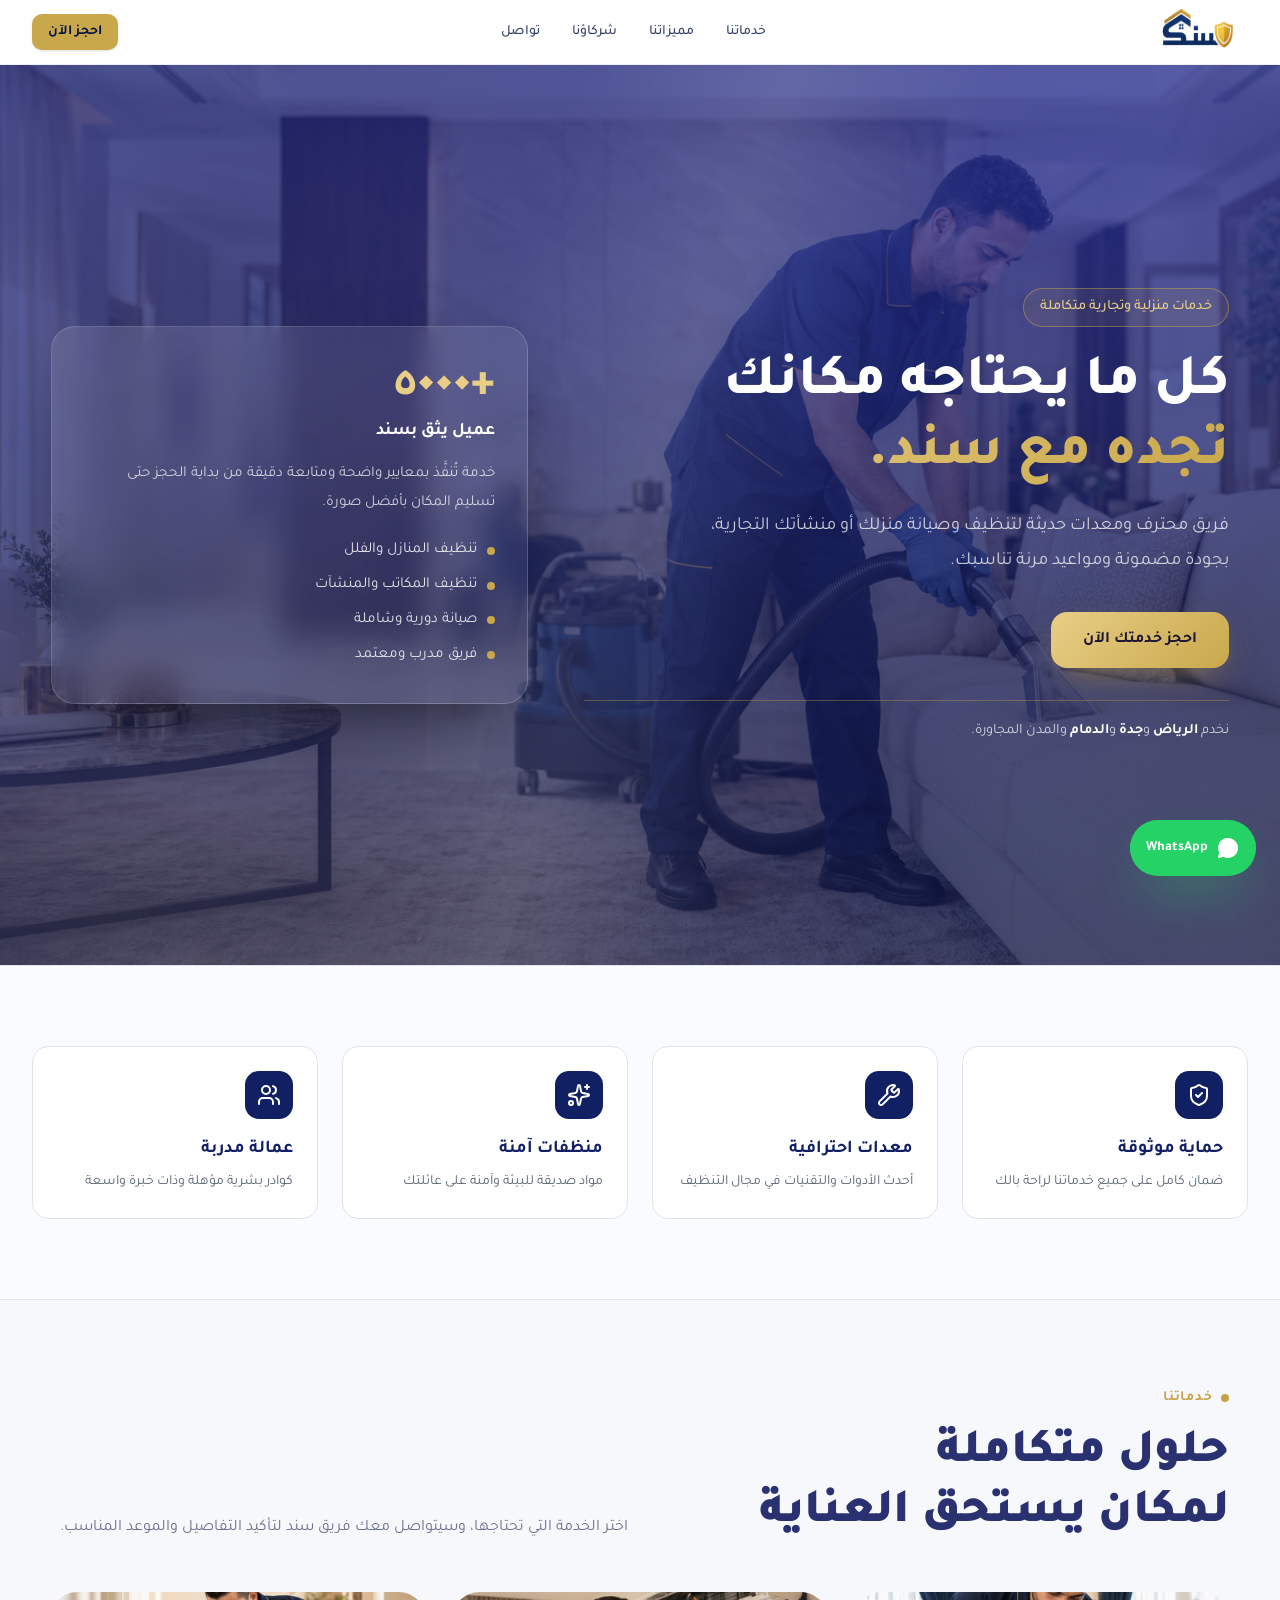
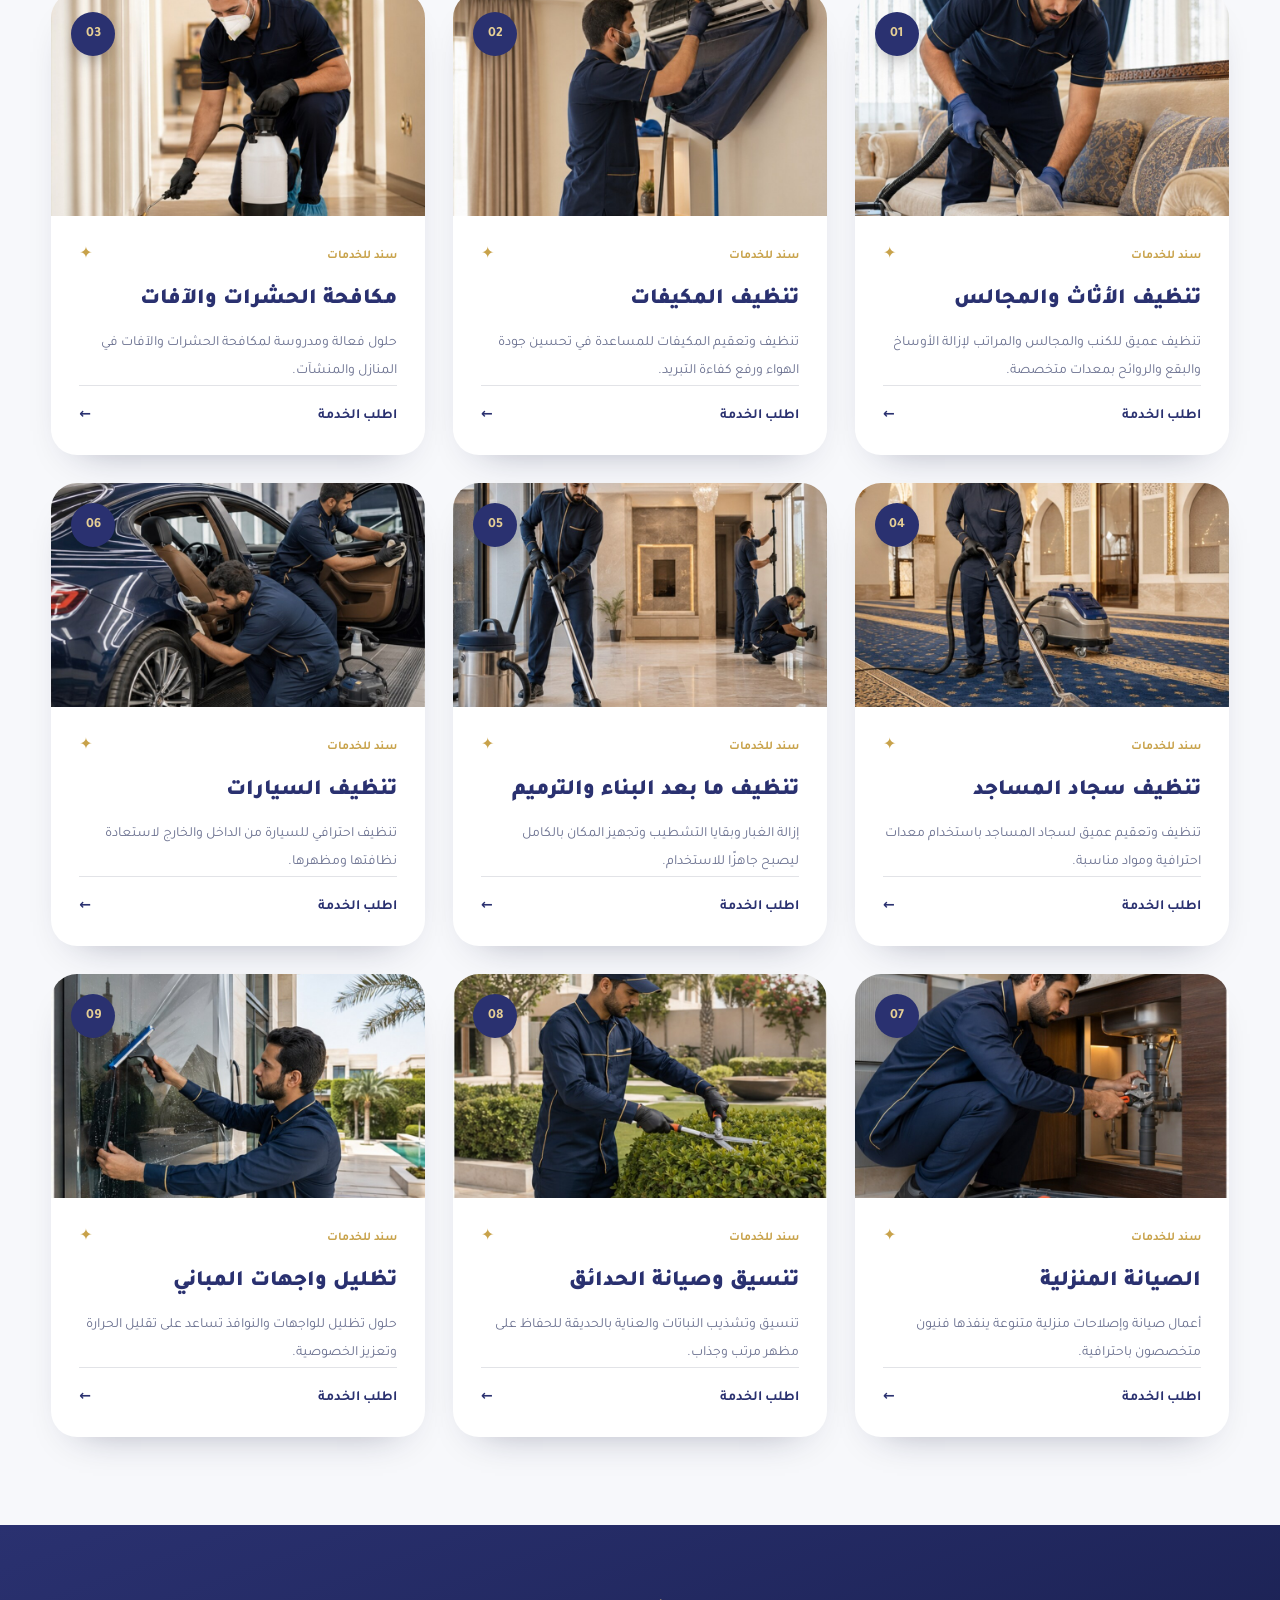
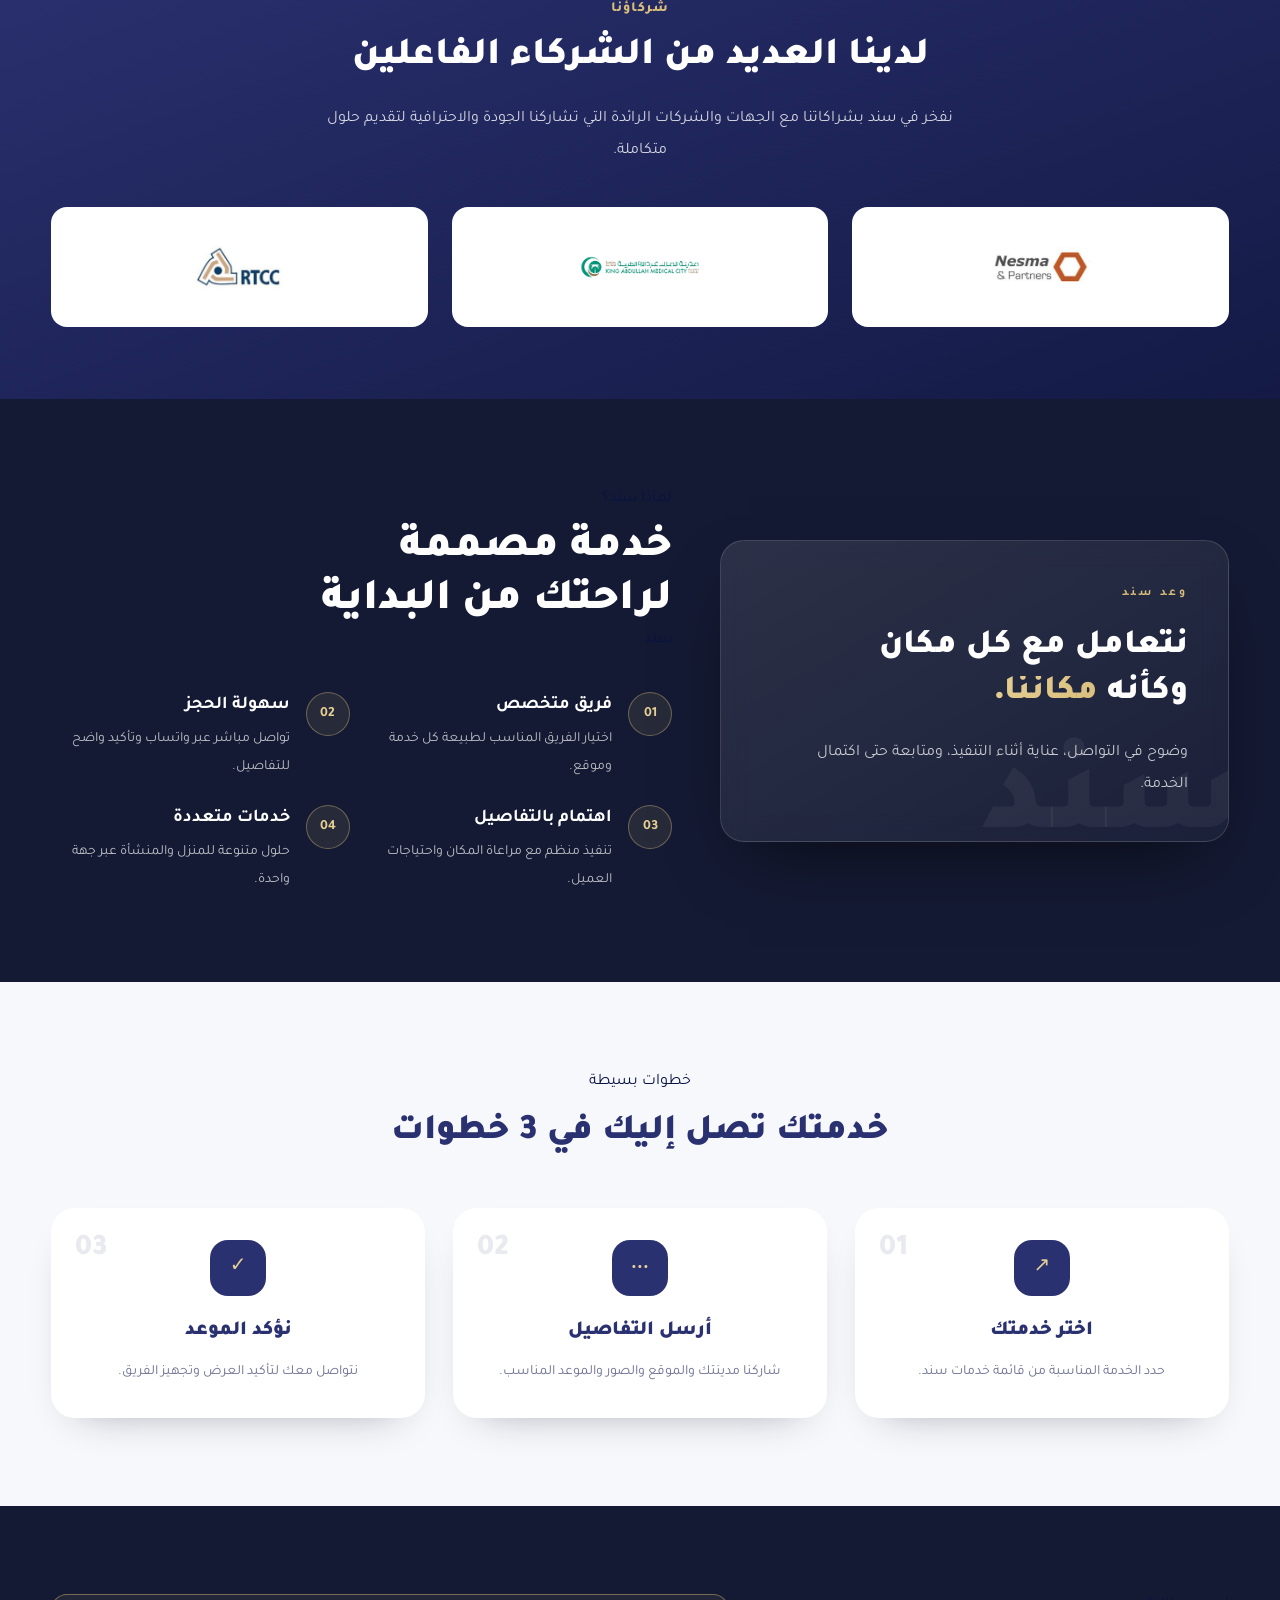
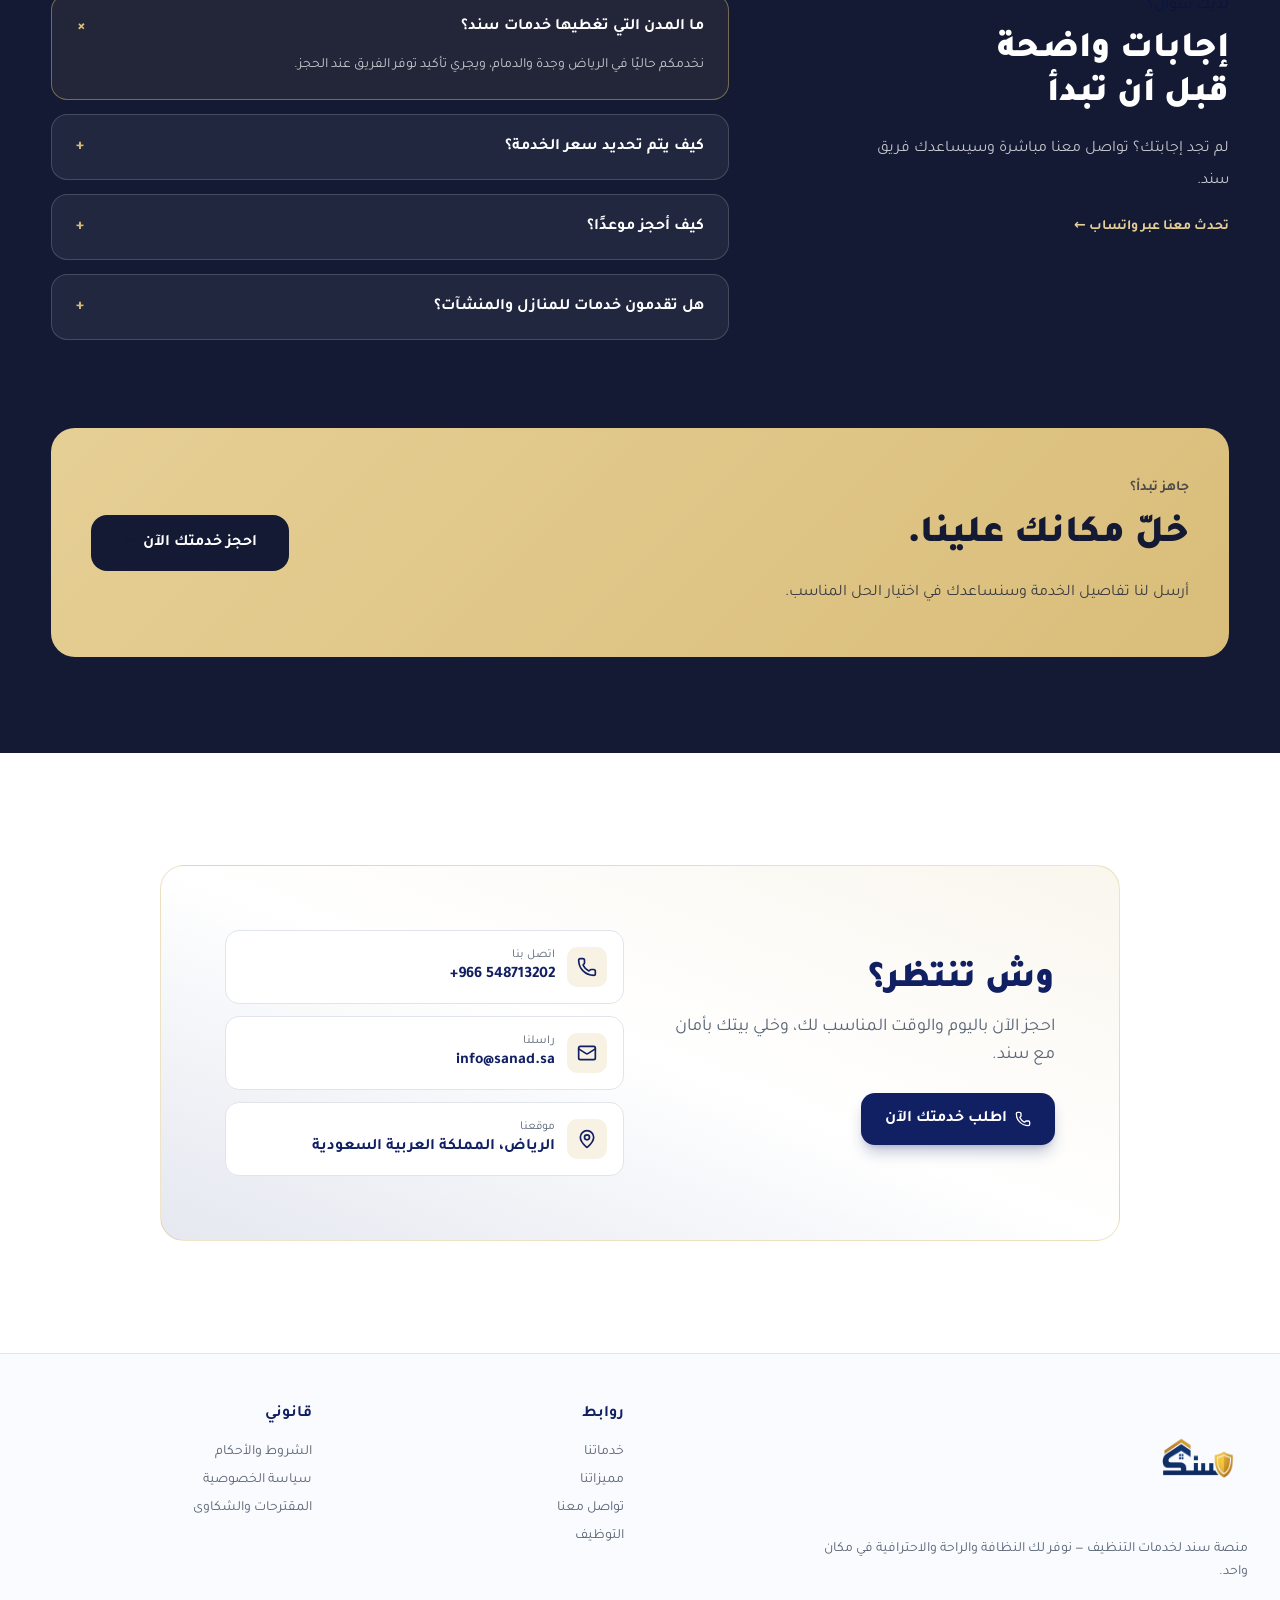
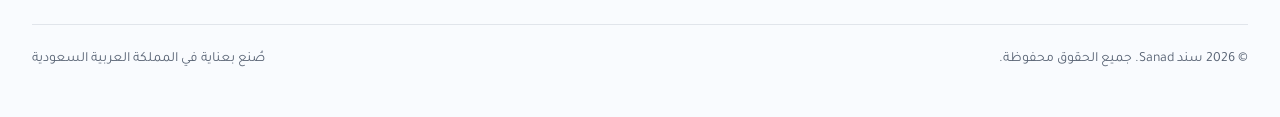
==== commit 4dc28c3b: "Fix image paths for GitHub Pages project site" ====
--- a/index.html
+++ b/index.html
@@ -59,7 +59,7 @@
 /* optional photo layer */
 .sanad-hero__photo{
   position:absolute;inset:0;
-  background-image:url('/assets/Image/sanad-hero.png');
+  background-image:url('assets/Image/sanad-hero.png');
   background-size:cover;background-position:center;
   opacity:.25;pointer-events:none;
 }
@@ -459,7 +459,7 @@
                 <div class="flex items-center gap-2" data-tsd-source="assets/index-b7a8ec6f.tsx:212:11">
                     <a href="https://wa.me/+966548713202?text=%D9%85%D8%B1%D8%AD%D8%A8%D9%8B%D8%A7%20%D8%B3%D9%86%D8%AF%D8%8C%20%D8%A3%D8%B1%D8%BA%D8%A8%20%D8%A8%D8%A7%D9%84%D8%A7%D8%B3%D8%AA%D9%81%D8%B3%D8%A7%D8%B1%20%D8%B9%D9%86%20%D8%AE%D8%AF%D9%85%D8%A7%D8%AA%D9%83%D9%85."
                             class="inline-flex items-center gap-2 rounded-lg bg-gold px-4 py-2 text-sm font-bold text-gold-foreground shadow-sm transition hover:brightness-95" data-tsd-source="assets/index-b7a8ec6f.tsx:213:13">احجز الآن</a>
-                    <a href="index-en.html" aria-label="English" class="inline-flex items-center gap-1.5 rounded-lg border border-border bg-background px-3 py-2 text-sm font-bold text-primary transition hover:bg-secondary">
+                    <!--<a href="index-en.html" aria-label="English" class="inline-flex items-center gap-1.5 rounded-lg border border-border bg-background px-3 py-2 text-sm font-bold text-primary transition hover:bg-secondary">
                         <svg xmlns="http://www.w3.org/2000/svg" width="24" height="24" viewBox="0 0 24 24" fill="none" stroke="currentColor" stroke-width="2" stroke-linecap="round" stroke-linejoin="round" class="lucide lucide-languages h-4 w-4" aria-hidden="true" data-tsd-source="assets/index-b7a8ec6f.tsx:217:15">
                             <path d="m5 8 6 6"></path>
                             <path d="m4 14 6-6 2-3"></path>
@@ -469,7 +469,7 @@
                             <path d="M14 18h6"></path>
                         </svg>
                         English
-                    </a>
+                    </a>-->
                 </div>
             </div>
         </header>
@@ -772,7 +772,7 @@
           <article class="service-card">
             <div class="service-image">
               <img
-                src="/assets/Image/service-01.jpg"
+                src="assets/Image/service-01.jpg"
                 alt="خدمة تنظيف الأثاث والمجالس من سند"
                 loading="lazy"
               />
@@ -802,7 +802,7 @@
           <article class="service-card">
             <div class="service-image">
               <img
-                src="/assets/Image/service-02.jpg"
+                src="assets/Image/service-02.jpg"
                 alt="خدمة تنظيف المكيفات من سند"
                 loading="lazy"
               />
@@ -832,7 +832,7 @@
           <article class="service-card">
             <div class="service-image">
               <img
-                src="/assets/Image/service-03.jpg"
+                src="assets/Image/service-03.jpg"
                 alt="خدمة مكافحة الحشرات والآفات من سند"
                 loading="lazy"
               />
@@ -862,7 +862,7 @@
           <article class="service-card">
             <div class="service-image">
               <img
-                src="/assets/Image/service-04.jpg"
+                src="assets/Image/service-04.jpg"
                 alt="خدمة تنظيف سجاد المساجد من سند"
                 loading="lazy"
               />
@@ -892,7 +892,7 @@
           <article class="service-card">
             <div class="service-image">
               <img
-                src="/assets/Image/service-05.jpg"
+                src="assets/Image/service-05.jpg"
                 alt="خدمة تنظيف ما بعد البناء والترميم من سند"
                 loading="lazy"
               />
@@ -922,7 +922,7 @@
           <article class="service-card">
             <div class="service-image">
               <img
-                src="/assets/Image/service-06.jpg"
+                src="assets/Image/service-06.jpg"
                 alt="خدمة تنظيف السيارات من سند"
                 loading="lazy"
               />
@@ -952,7 +952,7 @@
           <article class="service-card">
             <div class="service-image">
               <img
-                src="/assets/Image/service-07.jpg"
+                src="assets/Image/service-07.jpg"
                 alt="خدمة الصيانة المنزلية من سند"
                 loading="lazy"
               />
@@ -982,7 +982,7 @@
           <article class="service-card">
             <div class="service-image">
               <img
-                src="/assets/Image/service-08.jpg"
+                src="assets/Image/service-08.jpg"
                 alt="خدمة تنسيق وصيانة الحدائق من سند"
                 loading="lazy"
               />
@@ -1012,7 +1012,7 @@
           <article class="service-card">
             <div class="service-image">
               <img
-                src="/assets/Image/service-09.jpg"
+                src="assets/Image/service-09.jpg"
                 alt="خدمة تظليل واجهات المباني من سند"
                 loading="lazy"
               />
@@ -1056,13 +1056,13 @@
 
     <div class="partners__grid">
       <div class="partner-card">
-        <img src="/assets/Image/partner1.jpg" alt="شعار شريك سند الأول" loading="lazy" />
+        <img src="assets/Image/partner1.jpg" alt="شعار شريك سند الأول" loading="lazy" />
       </div>
       <div class="partner-card">
-        <img src="/assets/Image/partner2.png" alt="شعار شريك سند الثاني" loading="lazy" />
+        <img src="assets/Image/partner2.png" alt="شعار شريك سند الثاني" loading="lazy" />
       </div>
       <div class="partner-card">
-        <img src="/assets/Image/partner3.jpg" alt="شعار شريك سند الثالث" loading="lazy" />
+        <img src="assets/Image/partner3.jpg" alt="شعار شريك سند الثالث" loading="lazy" />
       </div>
     </div>
   </div>
